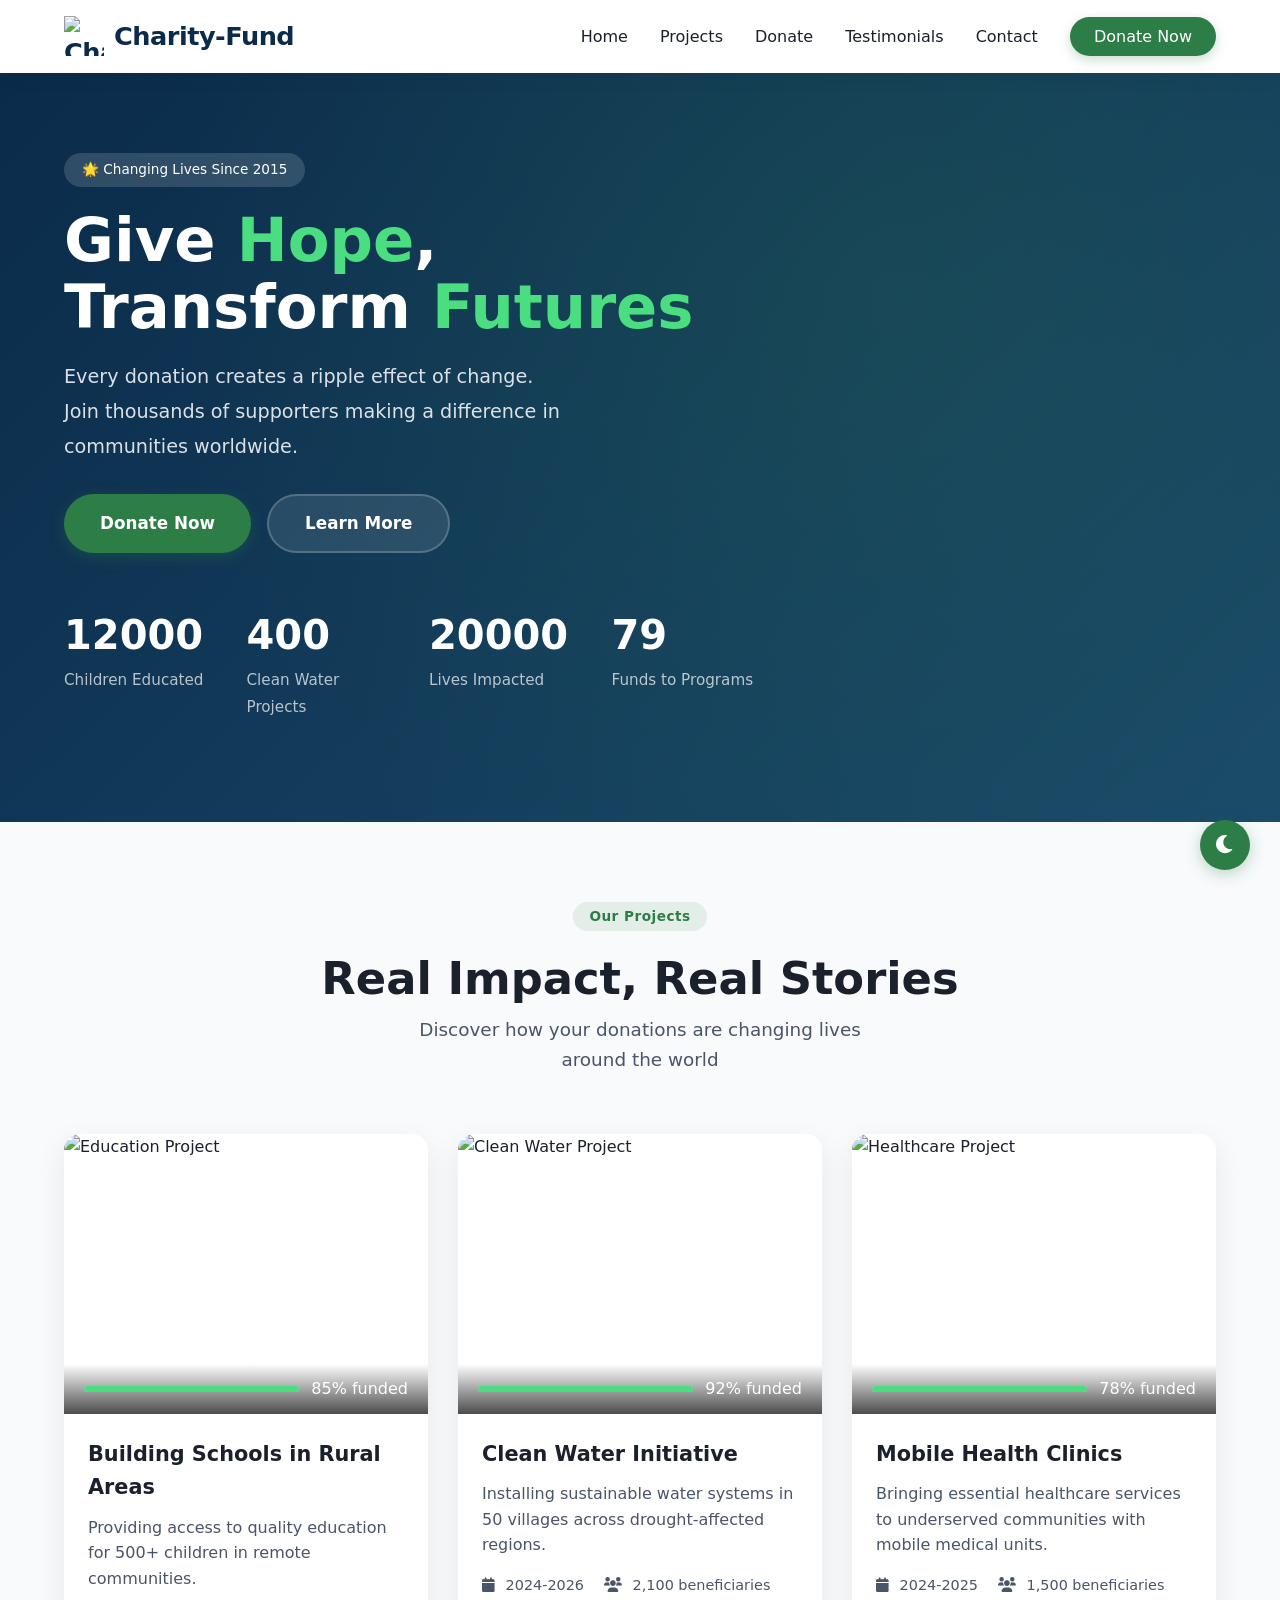
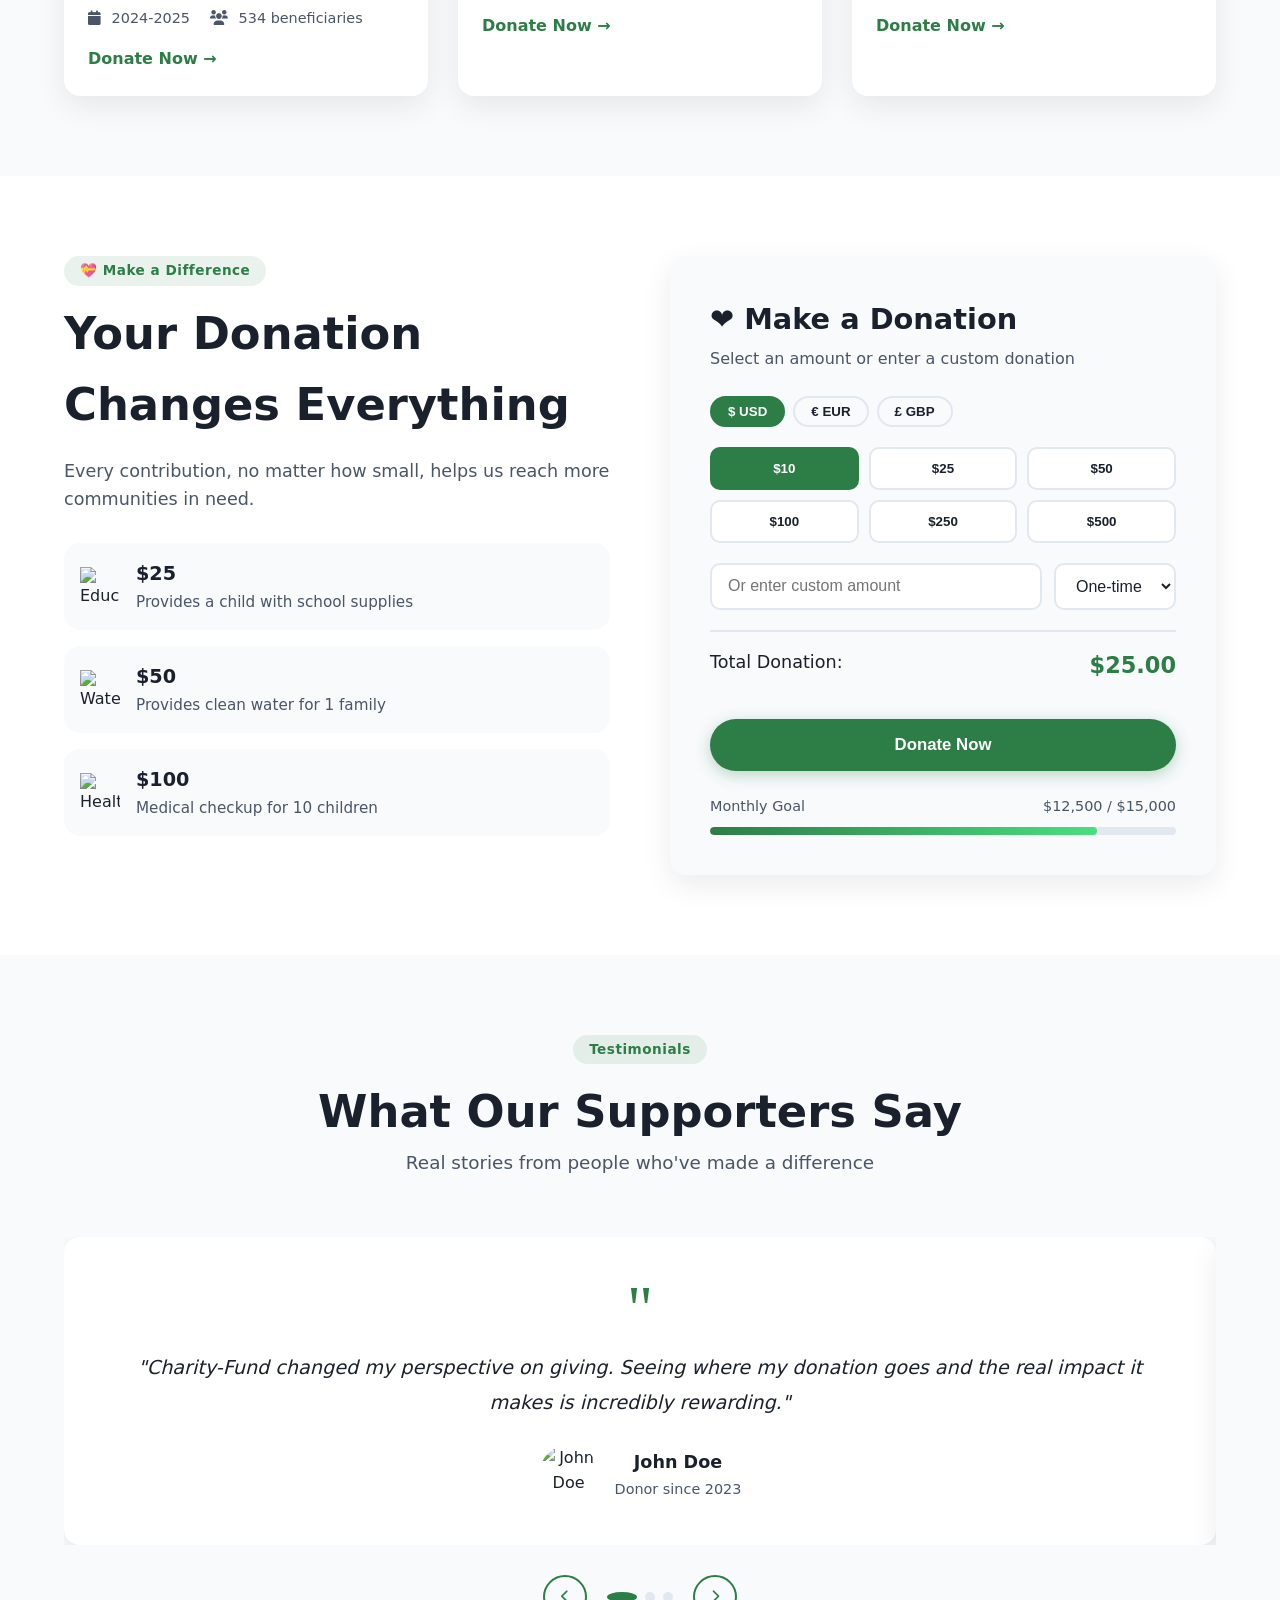
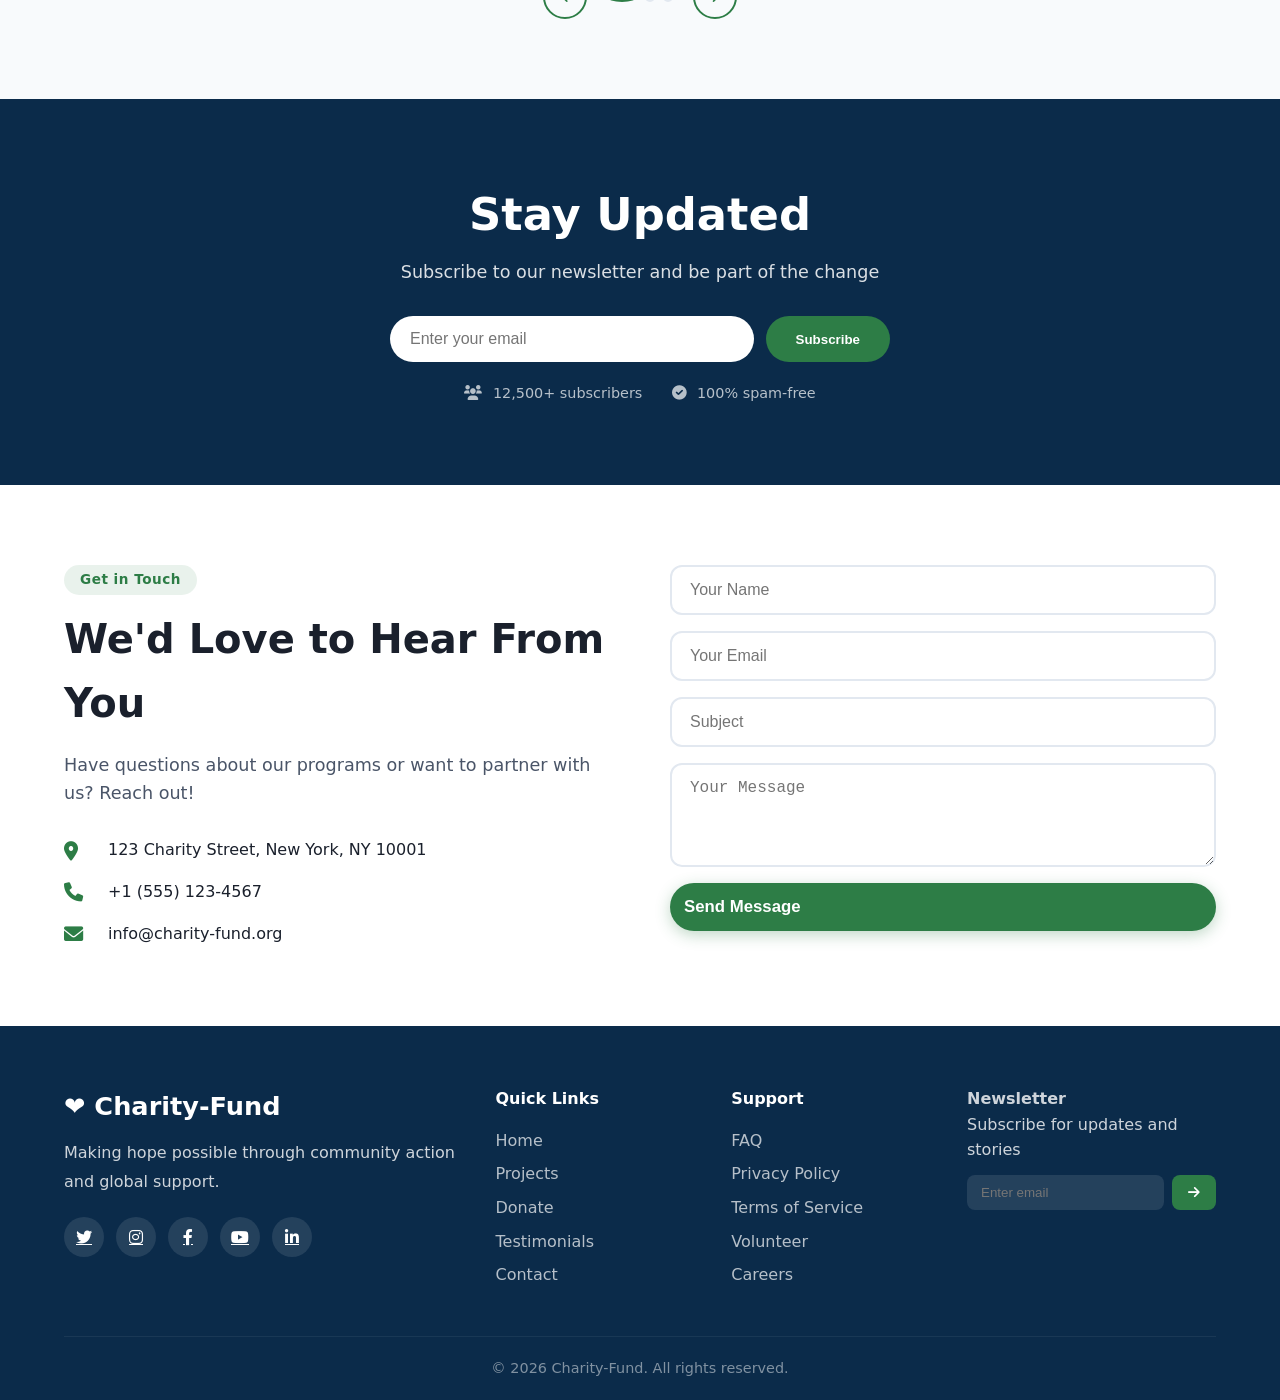
==== index.html @ 200a7902 "🚀 Charity-Fund website with images" ====
<!DOCTYPE html>
<html lang="en">
<head>
    <meta charset="UTF-8" />
    <meta name="viewport" content="width=device-width, initial-scale=1.0" />
    <title>Charity-Fund · Making Hope Possible</title>
    <!-- Font Awesome only for minimal icons (social media, etc.) -->
    <link rel="stylesheet" href="https://cdnjs.cloudflare.com/ajax/libs/font-awesome/6.0.0-beta3/css/all.min.css" />
    <link rel="stylesheet" href="style.css" />
</head>
<body>
    <!-- Theme Toggle -->
    <button id="themeToggle" class="theme-toggle">
        <i class="fas fa-moon"></i>
    </button>

    <!-- Navigation -->
    <nav class="navbar">
        <div class="container nav-flex">
            <div class="logo">
                <img src="https://img.icons8.com/fluency/48/charity.png" alt="Charity-Fund Logo" style="width: 40px; vertical-align: middle; margin-right: 10px;" />
                Charity-Fund
            </div>
            <ul class="nav-links">
                <li><a href="#home">Home</a></li>
                <li><a href="#projects">Projects</a></li>
                <li><a href="#donate">Donate</a></li>
                <li><a href="#testimonials">Testimonials</a></li>
                <li><a href="#contact">Contact</a></li>
                <li><a href="#donate" class="btn-donate-nav">Donate Now</a></li>
            </ul>
            <div class="hamburger" id="hamburger">
                <span></span>
                <span></span>
                <span></span>
            </div>
        </div>
    </nav>

    <!-- Hero Section -->
    <section class="hero" id="home">
        <div class="hero-overlay"></div>
        <div class="container hero-content">
            <div class="hero-text animate-fade-up">
                <span class="badge">🌟 Changing Lives Since 2015</span>
                <h1>Give <span class="highlight">Hope</span>,<br />Transform <span class="highlight">Futures</span></h1>
                <p>Every donation creates a ripple effect of change. Join thousands of supporters making a difference in communities worldwide.</p>
                <div class="hero-buttons">
                    <a href="#donate" class="btn-primary">
                        Donate Now
                    </a>
                    <a href="#projects" class="btn-secondary">
                        Learn More
                    </a>
                </div>
                <div class="hero-stats">
                    <div class="stat-item">
                        <h3 class="counter" data-target="15000">0</h3>
                        <p>Children Educated</p>
                    </div>
                    <div class="stat-item">
                        <h3 class="counter" data-target="500">0</h3>
                        <p>Clean Water Projects</p>
                    </div>
                    <div class="stat-item">
                        <h3 class="counter" data-target="25000">0</h3>
                        <p>Lives Impacted</p>
                    </div>
                    <div class="stat-item">
                        <h3 class="counter" data-target="98">0<small>%</small></h3>
                        <p>Funds to Programs</p>
                    </div>
                </div>
            </div>
        </div>
    </section>

    <!-- Projects Section -->
    <section class="projects" id="projects">
        <div class="container">
            <div class="section-header">
                <span class="section-tag">Our Projects</span>
                <h2>Real Impact, Real Stories</h2>
                <p>Discover how your donations are changing lives around the world</p>
            </div>
            <div class="project-grid">
                <div class="project-card">
                    <div class="project-image">
                        <img src="https://images.unsplash.com/photo-1503676260728-1c00da094a0b?w=600&h=350&fit=crop" alt="Education Project" />
                        <div class="project-progress">
                            <div class="progress-bar" style="width: 85%"></div>
                            <span>85% funded</span>
                        </div>
                    </div>
                    <div class="project-info">
                        <h3>Building Schools in Rural Areas</h3>
                        <p>Providing access to quality education for 500+ children in remote communities.</p>
                        <div class="project-meta">
                            <span><i class="fas fa-calendar"></i> 2024-2025</span>
                            <span><i class="fas fa-users"></i> 534 beneficiaries</span>
                        </div>
                        <a href="#donate" class="btn-donate-small">Donate Now →</a>
                    </div>
                </div>

                <div class="project-card">
                    <div class="project-image">
                        <img src="https://images.unsplash.com/photo-1548839140-29a749e1cf4d?w=600&h=350&fit=crop" alt="Clean Water Project" />
                        <div class="project-progress">
                            <div class="progress-bar" style="width: 92%"></div>
                            <span>92% funded</span>
                        </div>
                    </div>
                    <div class="project-info">
                        <h3>Clean Water Initiative</h3>
                        <p>Installing sustainable water systems in 50 villages across drought-affected regions.</p>
                        <div class="project-meta">
                            <span><i class="fas fa-calendar"></i> 2024-2026</span>
                            <span><i class="fas fa-users"></i> 2,100 beneficiaries</span>
                        </div>
                        <a href="#donate" class="btn-donate-small">Donate Now →</a>
                    </div>
                </div>

                <div class="project-card">
                    <div class="project-image">
                        <img src="https://images.unsplash.com/photo-1532938911079-1b06ac7ceec7?w=600&h=350&fit=crop" alt="Healthcare Project" />
                        <div class="project-progress">
                            <div class="progress-bar" style="width: 78%"></div>
                            <span>78% funded</span>
                        </div>
                    </div>
                    <div class="project-info">
                        <h3>Mobile Health Clinics</h3>
                        <p>Bringing essential healthcare services to underserved communities with mobile medical units.</p>
                        <div class="project-meta">
                            <span><i class="fas fa-calendar"></i> 2024-2025</span>
                            <span><i class="fas fa-users"></i> 1,500 beneficiaries</span>
                        </div>
                        <a href="#donate" class="btn-donate-small">Donate Now →</a>
                    </div>
                </div>
            </div>
        </div>
    </section>

    <!-- Donate Section -->
    <section class="donate-section" id="donate">
        <div class="container">
            <div class="donate-wrapper">
                <div class="donate-info animate-fade-up">
                    <span class="section-tag" style="color: #2d7d46; background: rgba(45,125,70,0.1);">💝 Make a Difference</span>
                    <h2>Your Donation <br/>Changes Everything</h2>
                    <p>Every contribution, no matter how small, helps us reach more communities in need.</p>
                    
                    <div class="impact-stats">
                        <div class="impact-item">
                            <img src="https://img.icons8.com/fluency/48/school.png" alt="Education" style="width: 40px;" />
                            <div>
                                <h4>$25</h4>
                                <p>Provides a child with school supplies</p>
                            </div>
                        </div>
                        <div class="impact-item">
                            <img src="https://img.icons8.com/fluency/48/water.png" alt="Water" style="width: 40px;" />
                            <div>
                                <h4>$50</h4>
                                <p>Provides clean water for 1 family</p>
                            </div>
                        </div>
                        <div class="impact-item">
                            <img src="https://img.icons8.com/fluency/48/medical-doctor.png" alt="Health" style="width: 40px;" />
                            <div>
                                <h4>$100</h4>
                                <p>Medical checkup for 10 children</p>
                            </div>
                        </div>
                    </div>
                </div>

                <div class="donate-box animate-fade-up">
                    <div class="donation-header">
                        <h3>❤️ Make a Donation</h3>
                        <p>Select an amount or enter a custom donation</p>
                    </div>

                    <div class="currency-selector">
                        <button class="currency-btn active" data-currency="USD">$ USD</button>
                        <button class="currency-btn" data-currency="EUR">€ EUR</button>
                        <button class="currency-btn" data-currency="GBP">£ GBP</button>
                    </div>

                    <div class="amount-grid">
                        <button class="amount-btn active" data-amount="10">$10</button>
                        <button class="amount-btn" data-amount="25">$25</button>
                        <button class="amount-btn" data-amount="50">$50</button>
                        <button class="amount-btn" data-amount="100">$100</button>
                        <button class="amount-btn" data-amount="250">$250</button>
                        <button class="amount-btn" data-amount="500">$500</button>
                    </div>

                    <div class="custom-donate">
                        <input type="number" id="customAmount" placeholder="Or enter custom amount" min="1" />
                        <select id="donationFrequency">
                            <option value="one-time">One-time</option>
                            <option value="monthly">Monthly</option>
                            <option value="yearly">Yearly</option>
                        </select>
                    </div>

                    <div class="donation-total">
                        <span>Total Donation:</span>
                        <strong id="totalDisplay">$25.00</strong>
                    </div>

                    <button id="donateNowBtn" class="btn-primary btn-full">
                        Donate Now
                    </button>

                    <div id="donateMessage" class="donate-message">
                        <p>✅ Thank you! Your donation of <span id="donationDisplay">$25.00</span> is making a real difference.</p>
                        <small>💚 100% of your donation goes to our programs</small>
                    </div>

                    <div class="donation-goal">
                        <div class="goal-label">
                            <span>Monthly Goal</span>
                            <span>$12,500 / $15,000</span>
                        </div>
                        <div class="goal-progress">
                            <div class="goal-fill" style="width: 83%"></div>
                        </div>
                    </div>
                </div>
            </div>
        </div>
    </section>

    <!-- Testimonials Section -->
    <section class="testimonials" id="testimonials">
        <div class="container">
            <div class="section-header">
                <span class="section-tag">Testimonials</span>
                <h2>What Our Supporters Say</h2>
                <p>Real stories from people who've made a difference</p>
            </div>
            <div class="testimonial-slider" id="testimonialSlider">
                <div class="testimonial-track" id="testimonialTrack">
                    <div class="testimonial-card">
                        <div class="quote-icon">"</div>
                        <p>"Charity-Fund changed my perspective on giving. Seeing where my donation goes and the real impact it makes is incredibly rewarding."</p>
                        <div class="testimonial-author">
                            <img src="https://images.unsplash.com/photo-1507003211169-0a1dd7228f2d?w=100&h=100&fit=crop&crop=face" alt="John Doe" style="width: 60px; height: 60px; border-radius: 50%; object-fit: cover;" />
                            <div>
                                <h4>John Doe</h4>
                                <span>Donor since 2023</span>
                            </div>
                        </div>
                    </div>

                    <div class="testimonial-card">
                        <div class="quote-icon">"</div>
                        <p>"The transparency and efficiency of this organization is amazing. I know my monthly donation is actually reaching those who need it most."</p>
                        <div class="testimonial-author">
                            <img src="https://images.unsplash.com/photo-1494790108377-be9c29b29330?w=100&h=100&fit=crop&crop=face" alt="Sarah Mitchell" style="width: 60px; height: 60px; border-radius: 50%; object-fit: cover;" />
                            <div>
                                <h4>Sarah Mitchell</h4>
                                <span>Monthly Donor</span>
                            </div>
                        </div>
                    </div>

                    <div class="testimonial-card">
                        <div class="quote-icon">"</div>
                        <p>"Being able to see the progress of projects through updates and photos makes me feel truly connected to the cause. Highly recommend!"</p>
                        <div class="testimonial-author">
                            <img src="https://images.unsplash.com/photo-1500648767791-00dcc994a43e?w=100&h=100&fit=crop&crop=face" alt="Robert Kim" style="width: 60px; height: 60px; border-radius: 50%; object-fit: cover;" />
                            <div>
                                <h4>Robert Kim</h4>
                                <span>Corporate Partner</span>
                            </div>
                        </div>
                    </div>
                </div>
            </div>
            <div class="slider-controls">
                <button class="slider-btn" id="prevSlide"><i class="fas fa-chevron-left"></i></button>
                <div class="slider-dots" id="sliderDots">
                    <span class="dot active"></span>
                    <span class="dot"></span>
                    <span class="dot"></span>
                </div>
                <button class="slider-btn" id="nextSlide"><i class="fas fa-chevron-right"></i></button>
            </div>
        </div>
    </section>

    <!-- Newsletter Section -->
    <section class="newsletter">
        <div class="container">
            <div class="newsletter-wrapper">
                <div class="newsletter-content">
                    <h2>Stay Updated</h2>
                    <p>Subscribe to our newsletter and be part of the change</p>
                    <form id="newsletterForm" class="newsletter-form">
                        <input type="email" id="newsletterEmail" placeholder="Enter your email" required />
                        <button type="submit">Subscribe</button>
                    </form>
                    <div id="newsletterMessage" class="newsletter-message"></div>
                    <div class="newsletter-stats">
                        <span><i class="fas fa-users"></i> 12,500+ subscribers</span>
                        <span><i class="fas fa-check-circle"></i> 100% spam-free</span>
                    </div>
                </div>
            </div>
        </div>
    </section>

    <!-- Contact Section -->
    <section class="contact" id="contact">
        <div class="container">
            <div class="contact-wrapper">
                <div class="contact-info">
                    <span class="section-tag">Get in Touch</span>
                    <h2>We'd Love to Hear From You</h2>
                    <p>Have questions about our programs or want to partner with us? Reach out!</p>
                    <div class="contact-details">
                        <div><i class="fas fa-map-marker-alt"></i> 123 Charity Street, New York, NY 10001</div>
                        <div><i class="fas fa-phone"></i> +1 (555) 123-4567</div>
                        <div><i class="fas fa-envelope"></i> info@charity-fund.org</div>
                    </div>
                </div>
                <form id="contactForm" class="contact-form">
                    <input type="text" placeholder="Your Name" required />
                    <input type="email" placeholder="Your Email" required />
                    <input type="text" placeholder="Subject" />
                    <textarea placeholder="Your Message" rows="4" required></textarea>
                    <button type="submit" class="btn-primary">Send Message</button>
                </form>
            </div>
        </div>
    </section>

    <!-- Footer -->
    <footer>
        <div class="container">
            <div class="footer-grid">
                <div class="footer-brand">
                    <h3>❤️ Charity-Fund</h3>
                    <p>Making hope possible through community action and global support.</p>
                    <div class="social-links">
                        <a href="#"><i class="fab fa-twitter"></i></a>
                        <a href="#"><i class="fab fa-instagram"></i></a>
                        <a href="#"><i class="fab fa-facebook-f"></i></a>
                        <a href="#"><i class="fab fa-youtube"></i></a>
                        <a href="#"><i class="fab fa-linkedin-in"></i></a>
                    </div>
                </div>
                <div class="footer-links">
                    <h4>Quick Links</h4>
                    <ul>
                        <li><a href="#home">Home</a></li>
                        <li><a href="#projects">Projects</a></li>
                        <li><a href="#donate">Donate</a></li>
                        <li><a href="#testimonials">Testimonials</a></li>
                        <li><a href="#contact">Contact</a></li>
                    </ul>
                </div>
                <div class="footer-links">
                    <h4>Support</h4>
                    <ul>
                        <li><a href="#">FAQ</a></li>
                        <li><a href="#">Privacy Policy</a></li>
                        <li><a href="#">Terms of Service</a></li>
                        <li><a href="#">Volunteer</a></li>
                        <li><a href="#">Careers</a></li>
                    </ul>
                </div>
                <div class="footer-newsletter">
                    <h4>Newsletter</h4>
                    <p>Subscribe for updates and stories</p>
                    <form>
                        <input type="email" placeholder="Enter email" />
                        <button type="submit"><i class="fas fa-arrow-right"></i></button>
                    </form>
                </div>
            </div>
            <div class="footer-bottom">
                <p>© 2026 Charity-Fund. All rights reserved.</p>
            </div>
        </div>
    </footer>

    <script src="script.js"></script>
</body>
</html>
---- style.css ----
/* ===== CSS VARIABLES ===== */
:root {
    --primary: #2d7d46;
    --primary-dark: #236835;
    --primary-light: #e8f5e9;
    --secondary: #0b2b4a;
    --white: #ffffff;
    --light-gray: #f8fafc;
    --medium-gray: #e2e8f0;
    --text-dark: #1a202c;
    --text-light: #4a5568;
    --shadow: 0 10px 30px rgba(0, 0, 0, 0.08);
    --shadow-hover: 0 20px 40px rgba(0, 0, 0, 0.12);
    --radius: 16px;
    --transition: all 0.3s cubic-bezier(0.4, 0, 0.2, 1);
}

.dark-mode {
    --white: #1a202c;
    --light-gray: #2d3748;
    --medium-gray: #4a5568;
    --text-dark: #f7fafc;
    --text-light: #e2e8f0;
    --shadow: 0 10px 30px rgba(0, 0, 0, 0.3);
    --shadow-hover: 0 20px 40px rgba(0, 0, 0, 0.4);
    --primary-light: #2d3748;
}

/* ===== RESET ===== */
* {
    margin: 0;
    padding: 0;
    box-sizing: border-box;
}

html {
    scroll-behavior: smooth;
}

body {
    font-family: 'Segoe UI', system-ui, -apple-system, sans-serif;
    background: var(--white);
    color: var(--text-dark);
    line-height: 1.6;
    transition: var(--transition);
    overflow-x: hidden;
}

.container {
    max-width: 1200px;
    margin: 0 auto;
    padding: 0 24px;
}

/* ===== THEME TOGGLE ===== */
.theme-toggle {
    position: fixed;
    bottom: 30px;
    right: 30px;
    z-index: 1000;
    width: 50px;
    height: 50px;
    border-radius: 50%;
    border: none;
    background: var(--primary);
    color: white;
    font-size: 1.3rem;
    cursor: pointer;
    box-shadow: 0 4px 15px rgba(45, 125, 70, 0.3);
    transition: var(--transition);
}

.theme-toggle:hover {
    transform: scale(1.1);
    box-shadow: 0 6px 25px rgba(45, 125, 70, 0.4);
}

/* ===== NAVIGATION ===== */
.navbar {
    background: var(--white);
    box-shadow: 0 2px 20px rgba(0, 0, 0, 0.06);
    padding: 16px 0;
    position: sticky;
    top: 0;
    z-index: 100;
    transition: var(--transition);
}

.nav-flex {
    display: flex;
    justify-content: space-between;
    align-items: center;
}

.logo {
    font-size: 1.6rem;
    font-weight: 800;
    color: var(--secondary);
    letter-spacing: -0.5px;
    display: flex;
    align-items: center;
}

.logo img {
    width: 40px;
    height: 40px;
    margin-right: 10px;
}

.nav-links {
    display: flex;
    align-items: center;
    gap: 32px;
    list-style: none;
}

.nav-links a {
    text-decoration: none;
    color: var(--text-dark);
    font-weight: 500;
    transition: var(--transition);
    font-size: 1rem;
}

.nav-links a:hover {
    color: var(--primary);
}

.btn-donate-nav {
    background: var(--primary);
    color: white !important;
    padding: 10px 24px;
    border-radius: 50px;
    font-weight: 600;
    box-shadow: 0 4px 12px rgba(45, 125, 70, 0.25);
}

.btn-donate-nav:hover {
    background: var(--primary-dark) !important;
    transform: translateY(-2px);
    box-shadow: 0 6px 20px rgba(45, 125, 70, 0.35);
}

.hamburger {
    display: none;
    flex-direction: column;
    gap: 5px;
    cursor: pointer;
}

.hamburger span {
    width: 28px;
    height: 3px;
    background: var(--text-dark);
    border-radius: 3px;
    transition: var(--transition);
}

/* ===== HERO ===== */
.hero {
    background: linear-gradient(135deg, #0b2b4a 0%, #1a4a6a 100%);
    position: relative;
    padding: 80px 0 100px;
    overflow: hidden;
}

.hero-overlay {
    position: absolute;
    top: 0;
    left: 0;
    right: 0;
    bottom: 0;
    background: radial-gradient(circle at 70% 30%, rgba(45, 125, 70, 0.2) 0%, transparent 70%);
}

.hero-content {
    position: relative;
    z-index: 1;
}

.hero-text {
    max-width: 700px;
}

.badge {
    display: inline-block;
    background: rgba(255, 255, 255, 0.15);
    color: white;
    padding: 6px 18px;
    border-radius: 50px;
    font-size: 0.85rem;
    font-weight: 500;
    backdrop-filter: blur(10px);
    margin-bottom: 20px;
}

.hero-text h1 {
    font-size: 3.8rem;
    font-weight: 800;
    color: white;
    line-height: 1.1;
    margin-bottom: 20px;
}

.hero-text h1 .highlight {
    color: #4ade80;
    position: relative;
}

.hero-text p {
    font-size: 1.2rem;
    color: rgba(255, 255, 255, 0.85);
    margin-bottom: 30px;
    max-width: 500px;
    line-height: 1.8;
}

.hero-buttons {
    display: flex;
    gap: 16px;
    flex-wrap: wrap;
    margin-bottom: 50px;
}

.btn-primary {
    display: inline-flex;
    align-items: center;
    gap: 10px;
    background: var(--primary);
    color: white;
    padding: 14px 36px;
    border-radius: 50px;
    text-decoration: none;
    font-weight: 600;
    font-size: 1.05rem;
    border: none;
    cursor: pointer;
    transition: var(--transition);
    box-shadow: 0 4px 15px rgba(45, 125, 70, 0.3);
}

.btn-primary:hover {
    background: var(--primary-dark);
    transform: translateY(-3px);
    box-shadow: 0 8px 30px rgba(45, 125, 70, 0.4);
}

.btn-secondary {
    display: inline-flex;
    align-items: center;
    gap: 10px;
    background: rgba(255, 255, 255, 0.1);
    color: white;
    padding: 14px 36px;
    border-radius: 50px;
    text-decoration: none;
    font-weight: 600;
    font-size: 1.05rem;
    border: 2px solid rgba(255, 255, 255, 0.2);
    transition: var(--transition);
}

.btn-secondary:hover {
    background: rgba(255, 255, 255, 0.2);
    transform: translateY(-3px);
}

.hero-stats {
    display: grid;
    grid-template-columns: repeat(4, 1fr);
    gap: 30px;
}

.stat-item h3 {
    font-size: 2.5rem;
    font-weight: 800;
    color: white;
}

.stat-item h3 small {
    font-size: 1.5rem;
}

.stat-item p {
    color: rgba(255, 255, 255, 0.7);
    font-size: 0.95rem;
    margin: 0;
}

/* ===== PROJECTS ===== */
.projects {
    padding: 80px 0;
    background: var(--light-gray);
}

.section-header {
    text-align: center;
    margin-bottom: 60px;
}

.section-tag {
    display: inline-block;
    background: rgba(45, 125, 70, 0.1);
    color: var(--primary);
    padding: 4px 16px;
    border-radius: 50px;
    font-weight: 600;
    font-size: 0.85rem;
    letter-spacing: 0.5px;
    margin-bottom: 12px;
}

.section-header h2 {
    font-size: 2.8rem;
    font-weight: 700;
    color: var(--text-dark);
}

.section-header p {
    color: var(--text-light);
    font-size: 1.15rem;
    max-width: 500px;
    margin: 0 auto;
}

.project-grid {
    display: grid;
    grid-template-columns: repeat(auto-fit, minmax(320px, 1fr));
    gap: 30px;
}

.project-card {
    background: var(--white);
    border-radius: var(--radius);
    overflow: hidden;
    box-shadow: var(--shadow);
    transition: var(--transition);
}

.project-card:hover {
    transform: translateY(-8px);
    box-shadow: var(--shadow-hover);
}

.project-image {
    position: relative;
    overflow: hidden;
}

.project-image img {
    width: 100%;
    height: 280px;
    object-fit: cover;
    display: block;
}

.project-progress {
    position: absolute;
    bottom: 0;
    left: 0;
    right: 0;
    padding: 12px 20px;
    background: linear-gradient(transparent, rgba(0, 0, 0, 0.7));
    color: white;
    display: flex;
    align-items: center;
    gap: 12px;
}

.progress-bar {
    flex: 1;
    height: 6px;
    background: rgba(255, 255, 255, 0.3);
    border-radius: 3px;
    overflow: hidden;
}

.progress-bar::after {
    content: '';
    display: block;
    height: 100%;
    background: #4ade80;
    border-radius: 3px;
    animation: progressFill 1.5s ease-out;
}

@keyframes progressFill {
    from { width: 0; }
    to { width: 100%; }
}

.project-info {
    padding: 24px;
}

.project-info h3 {
    font-size: 1.3rem;
    margin-bottom: 10px;
    color: var(--text-dark);
}

.project-info p {
    color: var(--text-light);
    margin-bottom: 16px;
}

.project-meta {
    display: flex;
    gap: 20px;
    font-size: 0.9rem;
    color: var(--text-light);
    margin-bottom: 16px;
}

.project-meta i {
    margin-right: 6px;
}

.btn-donate-small {
    display: inline-block;
    color: var(--primary);
    font-weight: 600;
    text-decoration: none;
    transition: var(--transition);
}

.btn-donate-small:hover {
    color: var(--primary-dark);
    transform: translateX(5px);
}

/* ===== DONATE SECTION ===== */
.donate-section {
    padding: 80px 0;
    background: var(--white);
}

.donate-wrapper {
    display: grid;
    grid-template-columns: 1fr 1fr;
    gap: 60px;
    align-items: start;
}

.donate-info h2 {
    font-size: 2.8rem;
    font-weight: 700;
    color: var(--text-dark);
    margin-bottom: 16px;
}

.donate-info p {
    color: var(--text-light);
    font-size: 1.1rem;
    margin-bottom: 30px;
}

.impact-stats {
    display: flex;
    flex-direction: column;
    gap: 16px;
}

.impact-item {
    display: flex;
    align-items: center;
    gap: 16px;
    padding: 16px;
    background: var(--light-gray);
    border-radius: var(--radius);
}

.impact-item img {
    width: 40px;
    height: 40px;
    object-fit: contain;
}

.impact-item h4 {
    color: var(--text-dark);
    font-size: 1.2rem;
}

.impact-item p {
    margin: 0;
    font-size: 0.95rem;
}

.donate-box {
    background: var(--light-gray);
    padding: 40px;
    border-radius: var(--radius);
    box-shadow: var(--shadow);
}

.donation-header h3 {
    font-size: 1.8rem;
    color: var(--text-dark);
    margin-bottom: 4px;
}

.donation-header p {
    color: var(--text-light);
    margin-bottom: 24px;
}

.currency-selector {
    display: flex;
    gap: 8px;
    margin-bottom: 20px;
}

.currency-btn {
    padding: 6px 16px;
    border: 2px solid var(--medium-gray);
    border-radius: 50px;
    background: transparent;
    color: var(--text-dark);
    cursor: pointer;
    font-weight: 600;
    transition: var(--transition);
}

.currency-btn.active,
.currency-btn:hover {
    background: var(--primary);
    color: white;
    border-color: var(--primary);
}

.amount-grid {
    display: grid;
    grid-template-columns: repeat(3, 1fr);
    gap: 10px;
    margin-bottom: 20px;
}

.amount-btn {
    padding: 12px;
    border: 2px solid var(--medium-gray);
    border-radius: 10px;
    background: var(--white);
    color: var(--text-dark);
    cursor: pointer;
    font-weight: 600;
    transition: var(--transition);
}

.amount-btn.active,
.amount-btn:hover {
    background: var(--primary);
    color: white;
    border-color: var(--primary);
}

.custom-donate {
    display: flex;
    gap: 12px;
    margin-bottom: 20px;
}

.custom-donate input,
.custom-donate select {
    padding: 12px 16px;
    border: 2px solid var(--medium-gray);
    border-radius: 10px;
    font-size: 1rem;
    background: var(--white);
    color: var(--text-dark);
    transition: var(--transition);
}

.custom-donate input:focus,
.custom-donate select:focus {
    border-color: var(--primary);
    outline: none;
}

.custom-donate input {
    flex: 1;
}

.donation-total {
    display: flex;
    justify-content: space-between;
    padding: 16px 0;
    border-top: 2px solid var(--medium-gray);
    margin-bottom: 20px;
    font-size: 1.1rem;
}

.donation-total strong {
    font-size: 1.4rem;
    color: var(--primary);
}

.btn-full {
    width: 100%;
    justify-content: center;
    padding: 16px;
}

.donate-message {
    display: none;
    margin-top: 20px;
    padding: 20px;
    background: var(--primary-light);
    border-radius: var(--radius);
    border-left: 4px solid var(--primary);
}

.donate-message.show {
    display: block;
}

.donate-message p {
    margin: 0;
    color: var(--text-dark);
}

.donate-message small {
    display: block;
    margin-top: 4px;
    color: var(--text-light);
}

.donation-goal {
    margin-top: 24px;
}

.goal-label {
    display: flex;
    justify-content: space-between;
    font-size: 0.9rem;
    color: var(--text-light);
    margin-bottom: 8px;
}

.goal-progress {
    height: 8px;
    background: var(--medium-gray);
    border-radius: 4px;
    overflow: hidden;
}

.goal-fill {
    height: 100%;
    background: linear-gradient(90deg, var(--primary), #4ade80);
    border-radius: 4px;
    transition: width 1s ease-out;
}

/* ===== TESTIMONIALS ===== */
.testimonials {
    padding: 80px 0;
    background: var(--light-gray);
}

.testimonial-slider {
    overflow: hidden;
    position: relative;
}

.testimonial-track {
    display: flex;
    transition: transform 0.5s ease;
}

.testimonial-card {
    flex: 0 0 100%;
    padding: 40px 60px;
    background: var(--white);
    border-radius: var(--radius);
    box-shadow: var(--shadow);
    text-align: center;
}

.quote-icon {
    font-size: 4rem;
    color: var(--primary);
    font-family: Georgia, serif;
    line-height: 1;
    margin-bottom: 10px;
}

.testimonial-card p {
    font-size: 1.2rem;
    color: var(--text-dark);
    line-height: 1.8;
    margin-bottom: 24px;
    font-style: italic;
}

.testimonial-author {
    display: flex;
    align-items: center;
    justify-content: center;
    gap: 16px;
}

.testimonial-author img {
    width: 60px;
    height: 60px;
    border-radius: 50%;
    object-fit: cover;
}

.testimonial-author h4 {
    color: var(--text-dark);
    font-size: 1.1rem;
}

.testimonial-author span {
    color: var(--text-light);
    font-size: 0.9rem;
}

.slider-controls {
    display: flex;
    align-items: center;
    justify-content: center;
    gap: 20px;
    margin-top: 30px;
}

.slider-btn {
    width: 44px;
    height: 44px;
    border-radius: 50%;
    border: 2px solid var(--primary);
    background: transparent;
    color: var(--primary);
    cursor: pointer;
    transition: var(--transition);
}

.slider-btn:hover {
    background: var(--primary);
    color: white;
}

.slider-dots {
    display: flex;
    gap: 8px;
}

.dot {
    width: 10px;
    height: 10px;
    border-radius: 50%;
    background: var(--medium-gray);
    cursor: pointer;
    transition: var(--transition);
}

.dot.active {
    background: var(--primary);
    width: 30px;
}

/* ===== NEWSLETTER ===== */
.newsletter {
    padding: 80px 0;
    background: var(--secondary);
}

.newsletter-wrapper {
    text-align: center;
    color: white;
}

.newsletter-content h2 {
    font-size: 2.8rem;
    margin-bottom: 8px;
}

.newsletter-content p {
    font-size: 1.1rem;
    opacity: 0.85;
    margin-bottom: 30px;
}

.newsletter-form {
    display: flex;
    max-width: 500px;
    margin: 0 auto 20px;
    gap: 12px;
}

.newsletter-form input {
    flex: 1;
    padding: 14px 20px;
    border: none;
    border-radius: 50px;
    font-size: 1rem;
    outline: none;
}

.newsletter-form button {
    padding: 14px 30px;
    border: none;
    border-radius: 50px;
    background: var(--primary);
    color: white;
    font-weight: 600;
    cursor: pointer;
    transition: var(--transition);
}

.newsletter-form button:hover {
    background: var(--primary-dark);
}

.newsletter-message {
    margin-top: 12px;
    font-size: 0.95rem;
}

.newsletter-stats {
    display: flex;
    justify-content: center;
    gap: 30px;
    font-size: 0.9rem;
    opacity: 0.7;
}

.newsletter-stats i {
    margin-right: 6px;
}

/* ===== CONTACT ===== */
.contact {
    padding: 80px 0;
    background: var(--white);
}

.contact-wrapper {
    display: grid;
    grid-template-columns: 1fr 1fr;
    gap: 60px;
}

.contact-info h2 {
    font-size: 2.5rem;
    color: var(--text-dark);
    margin-bottom: 16px;
}

.contact-info p {
    color: var(--text-light);
    font-size: 1.1rem;
    margin-bottom: 30px;
}

.contact-details {
    display: flex;
    flex-direction: column;
    gap: 16px;
}

.contact-details div {
    display: flex;
    align-items: center;
    gap: 14px;
    color: var(--text-dark);
}

.contact-details i {
    color: var(--primary);
    font-size: 1.2rem;
    width: 30px;
}

.contact-form {
    display: flex;
    flex-direction: column;
    gap: 16px;
}

.contact-form input,
.contact-form textarea {
    padding: 14px 18px;
    border: 2px solid var(--medium-gray);
    border-radius: 12px;
    font-size: 1rem;
    background: var(--white);
    color: var(--text-dark);
    transition: var(--transition);
}

.contact-form input:focus,
.contact-form textarea:focus {
    border-color: var(--primary);
    outline: none;
}

.contact-form button {
    padding: 14px;
}

/* ===== FOOTER ===== */
footer {
    background: var(--secondary);
    color: rgba(255, 255, 255, 0.8);
    padding: 60px 0 20px;
}

.footer-grid {
    display: grid;
    grid-template-columns: 2fr 1fr 1fr 1fr;
    gap: 40px;
    margin-bottom: 40px;
}

.footer-brand h3 {
    font-size: 1.6rem;
    color: white;
    margin-bottom: 12px;
}

.footer-brand p {
    line-height: 1.8;
    margin-bottom: 20px;
}

.social-links {
    display: flex;
    gap: 12px;
}

.social-links a {
    width: 40px;
    height: 40px;
    border-radius: 50%;
    background: rgba(255, 255, 255, 0.1);
    color: white;
    display: flex;
    align-items: center;
    justify-content: center;
    transition: var(--transition);
}

.social-links a:hover {
    background: var(--primary);
    transform: translateY(-3px);
}

.footer-links h4 {
    color: white;
    margin-bottom: 16px;
}

.footer-links ul {
    list-style: none;
}

.footer-links ul li {
    margin-bottom: 8px;
}

.footer-links ul a {
    color: rgba(255, 255, 255, 0.7);
    text-decoration: none;
    transition: var(--transition);
}

.footer-links ul a:hover {
    color: white;
}

.footer-newsletter form {
    display: flex;
    gap: 8px;
    margin-top: 12px;
}

.footer-newsletter input {
    flex: 1;
    padding: 10px 14px;
    border: none;
    border-radius: 8px;
    background: rgba(255, 255, 255, 0.1);
    color: white;
}

.footer-newsletter button {
    padding: 10px 16px;
    border: none;
    border-radius: 8px;
    background: var(--primary);
    color: white;
    cursor: pointer;
    transition: var(--transition);
}

.footer-newsletter button:hover {
    background: var(--primary-dark);
}

.footer-bottom {
    border-top: 1px solid rgba(255, 255, 255, 0.1);
    padding-top: 20px;
    text-align: center;
    font-size: 0.9rem;
    opacity: 0.6;
}

/* ===== ANIMATIONS ===== */
.animate-fade-up {
    animation: fadeUp 0.8s ease-out;
}

@keyframes fadeUp {
    from {
        opacity: 0;
        transform: translateY(30px);
    }
    to {
        opacity: 1;
        transform: translateY(0);
    }
}

/* ===== RESPONSIVE ===== */
@media (max-width: 968px) {
    .donate-wrapper,
    .contact-wrapper {
        grid-template-columns: 1fr;
    }
    
    .footer-grid {
        grid-template-columns: 1fr 1fr;
    }
    
    .hero-text h1 {
        font-size: 2.8rem;
    }
    
    .hero-stats {
        grid-template-columns: repeat(2, 1fr);
    }
}

@media (max-width: 768px) {
    .nav-links {
        display: none;
        flex-direction: column;
        width: 100%;
        padding: 20px 0;
        gap: 16px;
    }
    
    .nav-links.active {
        display: flex;
    }
    
    .hamburger {
        display: flex;
    }
    
    .hero-text h1 {
        font-size: 2.2rem;
    }
    
    .amount-grid {
        grid-template-columns: repeat(2, 1fr);
    }
    
    .footer-grid {
        grid-template-columns: 1fr;
    }
    
    .testimonial-card {
        padding: 30px 20px;
    }
    
    .newsletter-form {
        flex-direction: column;
    }
}

@media (max-width: 480px) {
    .hero-stats {
        grid-template-columns: 1fr 1fr;
        gap: 16px;
    }
    
    .stat-item h3 {
        font-size: 1.8rem;
    }
    
    .section-header h2 {
        font-size: 2rem;
    }
}
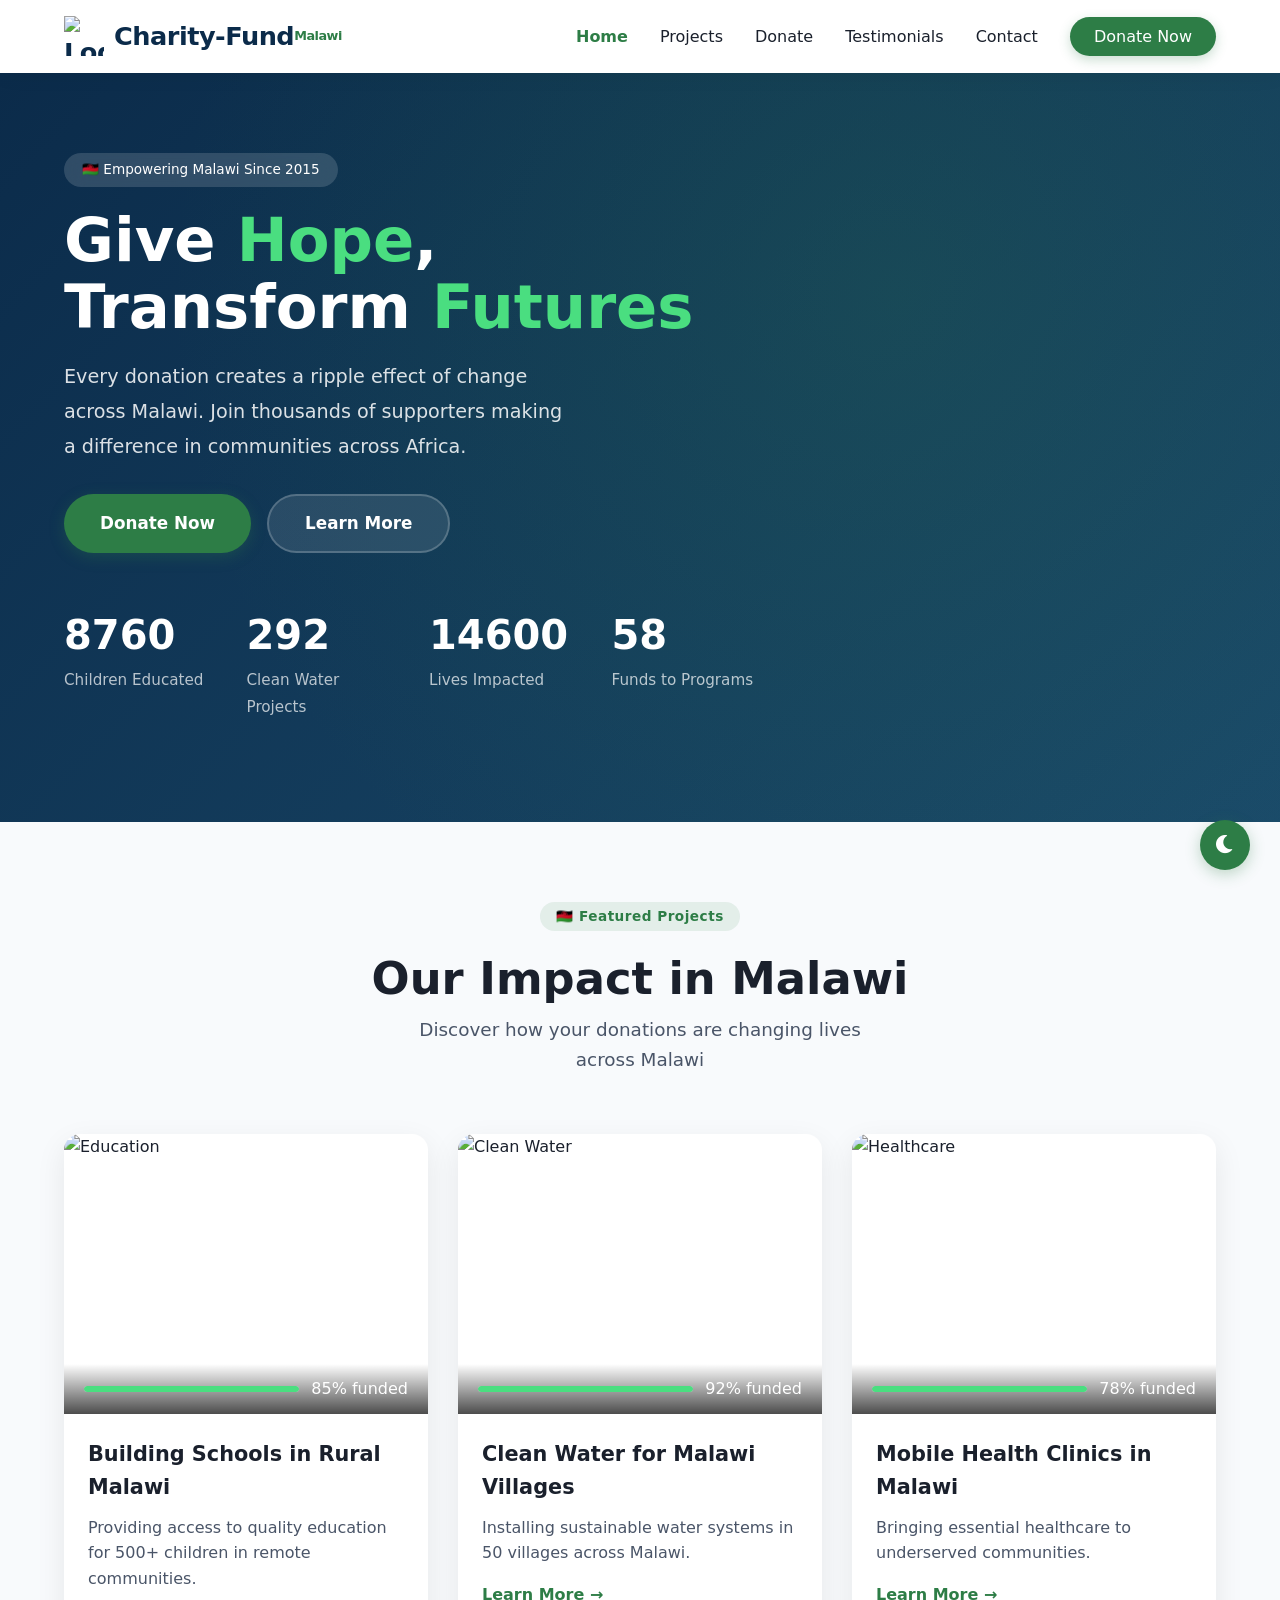
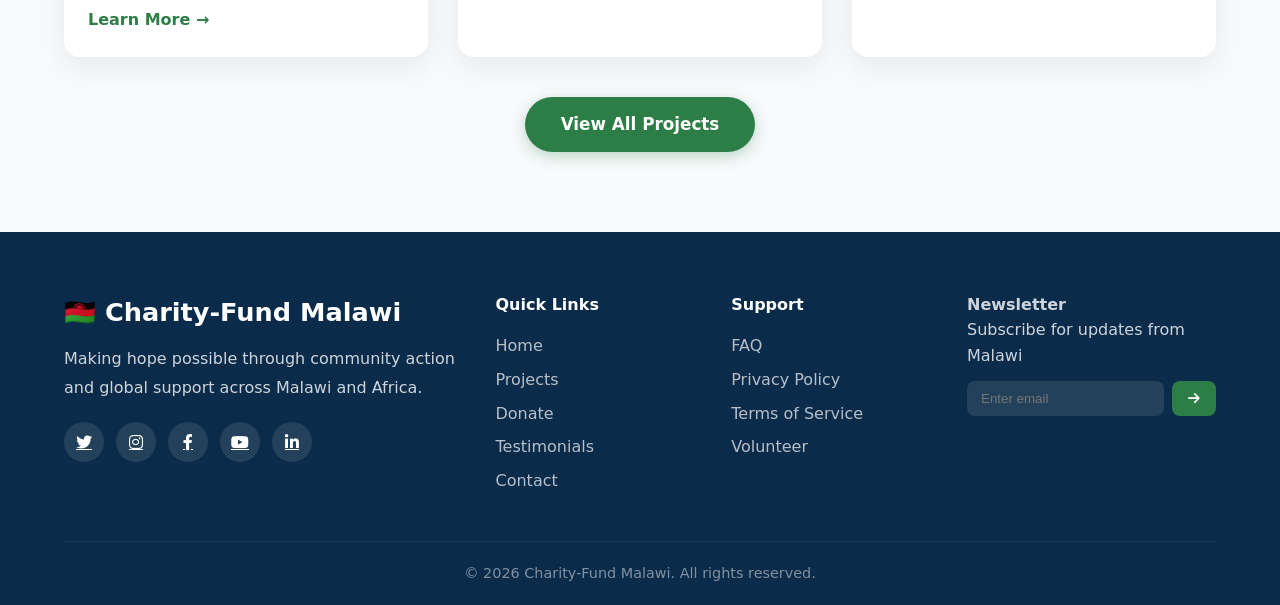
==== commit 0ce82b9f: "🇲🇼 Complete 5-page Charity-Fund Malawi website with AIRTEL Money & TNM Mpamba" ====
--- a/index.html
+++ b/index.html
@@ -3,55 +3,45 @@
 <head>
     <meta charset="UTF-8" />
     <meta name="viewport" content="width=device-width, initial-scale=1.0" />
-    <title>Charity-Fund · Making Hope Possible</title>
-    <!-- Font Awesome only for minimal icons (social media, etc.) -->
+    <title>Charity-Fund Malawi · Home</title>
     <link rel="stylesheet" href="https://cdnjs.cloudflare.com/ajax/libs/font-awesome/6.0.0-beta3/css/all.min.css" />
     <link rel="stylesheet" href="style.css" />
 </head>
 <body>
-    <!-- Theme Toggle -->
     <button id="themeToggle" class="theme-toggle">
         <i class="fas fa-moon"></i>
     </button>
 
-    <!-- Navigation -->
     <nav class="navbar">
         <div class="container nav-flex">
             <div class="logo">
-                <img src="https://img.icons8.com/fluency/48/charity.png" alt="Charity-Fund Logo" style="width: 40px; vertical-align: middle; margin-right: 10px;" />
-                Charity-Fund
+                <img src="https://img.icons8.com/fluency/48/africa.png" alt="Logo" style="width: 40px; vertical-align: middle; margin-right: 10px;" />
+                Charity-Fund <span style="font-size: 0.8rem; color: #2d7d46;">Malawi</span>
             </div>
             <ul class="nav-links">
-                <li><a href="#home">Home</a></li>
-                <li><a href="#projects">Projects</a></li>
-                <li><a href="#donate">Donate</a></li>
-                <li><a href="#testimonials">Testimonials</a></li>
-                <li><a href="#contact">Contact</a></li>
-                <li><a href="#donate" class="btn-donate-nav">Donate Now</a></li>
+                <li><a href="index.html" class="active">Home</a></li>
+                <li><a href="projects.html">Projects</a></li>
+                <li><a href="donate.html">Donate</a></li>
+                <li><a href="testimonials.html">Testimonials</a></li>
+                <li><a href="contact.html">Contact</a></li>
+                <li><a href="donate.html" class="btn-donate-nav">Donate Now</a></li>
             </ul>
             <div class="hamburger" id="hamburger">
-                <span></span>
-                <span></span>
-                <span></span>
+                <span></span><span></span><span></span>
             </div>
         </div>
     </nav>
 
-    <!-- Hero Section -->
-    <section class="hero" id="home">
+    <section class="hero">
         <div class="hero-overlay"></div>
         <div class="container hero-content">
             <div class="hero-text animate-fade-up">
-                <span class="badge">🌟 Changing Lives Since 2015</span>
+                <span class="badge">🇲🇼 Empowering Malawi Since 2015</span>
                 <h1>Give <span class="highlight">Hope</span>,<br />Transform <span class="highlight">Futures</span></h1>
-                <p>Every donation creates a ripple effect of change. Join thousands of supporters making a difference in communities worldwide.</p>
+                <p>Every donation creates a ripple effect of change across Malawi. Join thousands of supporters making a difference in communities across Africa.</p>
                 <div class="hero-buttons">
-                    <a href="#donate" class="btn-primary">
-                        Donate Now
-                    </a>
-                    <a href="#projects" class="btn-secondary">
-                        Learn More
-                    </a>
+                    <a href="donate.html" class="btn-primary">Donate Now</a>
+                    <a href="projects.html" class="btn-secondary">Learn More</a>
                 </div>
                 <div class="hero-stats">
                     <div class="stat-item">
@@ -75,279 +65,69 @@
         </div>
     </section>
 
-    <!-- Projects Section -->
-    <section class="projects" id="projects">
+    <section class="projects">
         <div class="container">
             <div class="section-header">
-                <span class="section-tag">Our Projects</span>
-                <h2>Real Impact, Real Stories</h2>
-                <p>Discover how your donations are changing lives around the world</p>
+                <span class="section-tag">🇲🇼 Featured Projects</span>
+                <h2>Our Impact in Malawi</h2>
+                <p>Discover how your donations are changing lives across Malawi</p>
             </div>
             <div class="project-grid">
                 <div class="project-card">
                     <div class="project-image">
-                        <img src="https://images.unsplash.com/photo-1503676260728-1c00da094a0b?w=600&h=350&fit=crop" alt="Education Project" />
+                        <img src="https://images.unsplash.com/photo-1581091226825-a6a2a5aee158?w=600&h=350&fit=crop" alt="Education" />
                         <div class="project-progress">
                             <div class="progress-bar" style="width: 85%"></div>
                             <span>85% funded</span>
                         </div>
                     </div>
                     <div class="project-info">
-                        <h3>Building Schools in Rural Areas</h3>
+                        <h3>Building Schools in Rural Malawi</h3>
                         <p>Providing access to quality education for 500+ children in remote communities.</p>
-                        <div class="project-meta">
-                            <span><i class="fas fa-calendar"></i> 2024-2025</span>
-                            <span><i class="fas fa-users"></i> 534 beneficiaries</span>
-                        </div>
-                        <a href="#donate" class="btn-donate-small">Donate Now →</a>
+                        <a href="projects.html" class="btn-donate-small">Learn More →</a>
                     </div>
                 </div>
-
                 <div class="project-card">
                     <div class="project-image">
-                        <img src="https://images.unsplash.com/photo-1548839140-29a749e1cf4d?w=600&h=350&fit=crop" alt="Clean Water Project" />
+                        <img src="https://images.unsplash.com/photo-1548839140-29a749e1cf4d?w=600&h=350&fit=crop" alt="Clean Water" />
                         <div class="project-progress">
                             <div class="progress-bar" style="width: 92%"></div>
                             <span>92% funded</span>
                         </div>
                     </div>
                     <div class="project-info">
-                        <h3>Clean Water Initiative</h3>
-                        <p>Installing sustainable water systems in 50 villages across drought-affected regions.</p>
-                        <div class="project-meta">
-                            <span><i class="fas fa-calendar"></i> 2024-2026</span>
-                            <span><i class="fas fa-users"></i> 2,100 beneficiaries</span>
-                        </div>
-                        <a href="#donate" class="btn-donate-small">Donate Now →</a>
+                        <h3>Clean Water for Malawi Villages</h3>
+                        <p>Installing sustainable water systems in 50 villages across Malawi.</p>
+                        <a href="projects.html" class="btn-donate-small">Learn More →</a>
                     </div>
                 </div>
-
                 <div class="project-card">
                     <div class="project-image">
-                        <img src="https://images.unsplash.com/photo-1532938911079-1b06ac7ceec7?w=600&h=350&fit=crop" alt="Healthcare Project" />
+                        <img src="https://images.unsplash.com/photo-1576765608535-5f04d1e3f289?w=600&h=350&fit=crop" alt="Healthcare" />
                         <div class="project-progress">
                             <div class="progress-bar" style="width: 78%"></div>
                             <span>78% funded</span>
                         </div>
                     </div>
                     <div class="project-info">
-                        <h3>Mobile Health Clinics</h3>
-                        <p>Bringing essential healthcare services to underserved communities with mobile medical units.</p>
-                        <div class="project-meta">
-                            <span><i class="fas fa-calendar"></i> 2024-2025</span>
-                            <span><i class="fas fa-users"></i> 1,500 beneficiaries</span>
-                        </div>
-                        <a href="#donate" class="btn-donate-small">Donate Now →</a>
+                        <h3>Mobile Health Clinics in Malawi</h3>
+                        <p>Bringing essential healthcare to underserved communities.</p>
+                        <a href="projects.html" class="btn-donate-small">Learn More →</a>
                     </div>
                 </div>
+            </div>
+            <div style="text-align: center; margin-top: 40px;">
+                <a href="projects.html" class="btn-primary">View All Projects</a>
             </div>
         </div>
     </section>
 
-    <!-- Donate Section -->
-    <section class="donate-section" id="donate">
-        <div class="container">
-            <div class="donate-wrapper">
-                <div class="donate-info animate-fade-up">
-                    <span class="section-tag" style="color: #2d7d46; background: rgba(45,125,70,0.1);">💝 Make a Difference</span>
-                    <h2>Your Donation <br/>Changes Everything</h2>
-                    <p>Every contribution, no matter how small, helps us reach more communities in need.</p>
-                    
-                    <div class="impact-stats">
-                        <div class="impact-item">
-                            <img src="https://img.icons8.com/fluency/48/school.png" alt="Education" style="width: 40px;" />
-                            <div>
-                                <h4>$25</h4>
-                                <p>Provides a child with school supplies</p>
-                            </div>
-                        </div>
-                        <div class="impact-item">
-                            <img src="https://img.icons8.com/fluency/48/water.png" alt="Water" style="width: 40px;" />
-                            <div>
-                                <h4>$50</h4>
-                                <p>Provides clean water for 1 family</p>
-                            </div>
-                        </div>
-                        <div class="impact-item">
-                            <img src="https://img.icons8.com/fluency/48/medical-doctor.png" alt="Health" style="width: 40px;" />
-                            <div>
-                                <h4>$100</h4>
-                                <p>Medical checkup for 10 children</p>
-                            </div>
-                        </div>
-                    </div>
-                </div>
-
-                <div class="donate-box animate-fade-up">
-                    <div class="donation-header">
-                        <h3>❤️ Make a Donation</h3>
-                        <p>Select an amount or enter a custom donation</p>
-                    </div>
-
-                    <div class="currency-selector">
-                        <button class="currency-btn active" data-currency="USD">$ USD</button>
-                        <button class="currency-btn" data-currency="EUR">€ EUR</button>
-                        <button class="currency-btn" data-currency="GBP">£ GBP</button>
-                    </div>
-
-                    <div class="amount-grid">
-                        <button class="amount-btn active" data-amount="10">$10</button>
-                        <button class="amount-btn" data-amount="25">$25</button>
-                        <button class="amount-btn" data-amount="50">$50</button>
-                        <button class="amount-btn" data-amount="100">$100</button>
-                        <button class="amount-btn" data-amount="250">$250</button>
-                        <button class="amount-btn" data-amount="500">$500</button>
-                    </div>
-
-                    <div class="custom-donate">
-                        <input type="number" id="customAmount" placeholder="Or enter custom amount" min="1" />
-                        <select id="donationFrequency">
-                            <option value="one-time">One-time</option>
-                            <option value="monthly">Monthly</option>
-                            <option value="yearly">Yearly</option>
-                        </select>
-                    </div>
-
-                    <div class="donation-total">
-                        <span>Total Donation:</span>
-                        <strong id="totalDisplay">$25.00</strong>
-                    </div>
-
-                    <button id="donateNowBtn" class="btn-primary btn-full">
-                        Donate Now
-                    </button>
-
-                    <div id="donateMessage" class="donate-message">
-                        <p>✅ Thank you! Your donation of <span id="donationDisplay">$25.00</span> is making a real difference.</p>
-                        <small>💚 100% of your donation goes to our programs</small>
-                    </div>
-
-                    <div class="donation-goal">
-                        <div class="goal-label">
-                            <span>Monthly Goal</span>
-                            <span>$12,500 / $15,000</span>
-                        </div>
-                        <div class="goal-progress">
-                            <div class="goal-fill" style="width: 83%"></div>
-                        </div>
-                    </div>
-                </div>
-            </div>
-        </div>
-    </section>
-
-    <!-- Testimonials Section -->
-    <section class="testimonials" id="testimonials">
-        <div class="container">
-            <div class="section-header">
-                <span class="section-tag">Testimonials</span>
-                <h2>What Our Supporters Say</h2>
-                <p>Real stories from people who've made a difference</p>
-            </div>
-            <div class="testimonial-slider" id="testimonialSlider">
-                <div class="testimonial-track" id="testimonialTrack">
-                    <div class="testimonial-card">
-                        <div class="quote-icon">"</div>
-                        <p>"Charity-Fund changed my perspective on giving. Seeing where my donation goes and the real impact it makes is incredibly rewarding."</p>
-                        <div class="testimonial-author">
-                            <img src="https://images.unsplash.com/photo-1507003211169-0a1dd7228f2d?w=100&h=100&fit=crop&crop=face" alt="John Doe" style="width: 60px; height: 60px; border-radius: 50%; object-fit: cover;" />
-                            <div>
-                                <h4>John Doe</h4>
-                                <span>Donor since 2023</span>
-                            </div>
-                        </div>
-                    </div>
-
-                    <div class="testimonial-card">
-                        <div class="quote-icon">"</div>
-                        <p>"The transparency and efficiency of this organization is amazing. I know my monthly donation is actually reaching those who need it most."</p>
-                        <div class="testimonial-author">
-                            <img src="https://images.unsplash.com/photo-1494790108377-be9c29b29330?w=100&h=100&fit=crop&crop=face" alt="Sarah Mitchell" style="width: 60px; height: 60px; border-radius: 50%; object-fit: cover;" />
-                            <div>
-                                <h4>Sarah Mitchell</h4>
-                                <span>Monthly Donor</span>
-                            </div>
-                        </div>
-                    </div>
-
-                    <div class="testimonial-card">
-                        <div class="quote-icon">"</div>
-                        <p>"Being able to see the progress of projects through updates and photos makes me feel truly connected to the cause. Highly recommend!"</p>
-                        <div class="testimonial-author">
-                            <img src="https://images.unsplash.com/photo-1500648767791-00dcc994a43e?w=100&h=100&fit=crop&crop=face" alt="Robert Kim" style="width: 60px; height: 60px; border-radius: 50%; object-fit: cover;" />
-                            <div>
-                                <h4>Robert Kim</h4>
-                                <span>Corporate Partner</span>
-                            </div>
-                        </div>
-                    </div>
-                </div>
-            </div>
-            <div class="slider-controls">
-                <button class="slider-btn" id="prevSlide"><i class="fas fa-chevron-left"></i></button>
-                <div class="slider-dots" id="sliderDots">
-                    <span class="dot active"></span>
-                    <span class="dot"></span>
-                    <span class="dot"></span>
-                </div>
-                <button class="slider-btn" id="nextSlide"><i class="fas fa-chevron-right"></i></button>
-            </div>
-        </div>
-    </section>
-
-    <!-- Newsletter Section -->
-    <section class="newsletter">
-        <div class="container">
-            <div class="newsletter-wrapper">
-                <div class="newsletter-content">
-                    <h2>Stay Updated</h2>
-                    <p>Subscribe to our newsletter and be part of the change</p>
-                    <form id="newsletterForm" class="newsletter-form">
-                        <input type="email" id="newsletterEmail" placeholder="Enter your email" required />
-                        <button type="submit">Subscribe</button>
-                    </form>
-                    <div id="newsletterMessage" class="newsletter-message"></div>
-                    <div class="newsletter-stats">
-                        <span><i class="fas fa-users"></i> 12,500+ subscribers</span>
-                        <span><i class="fas fa-check-circle"></i> 100% spam-free</span>
-                    </div>
-                </div>
-            </div>
-        </div>
-    </section>
-
-    <!-- Contact Section -->
-    <section class="contact" id="contact">
-        <div class="container">
-            <div class="contact-wrapper">
-                <div class="contact-info">
-                    <span class="section-tag">Get in Touch</span>
-                    <h2>We'd Love to Hear From You</h2>
-                    <p>Have questions about our programs or want to partner with us? Reach out!</p>
-                    <div class="contact-details">
-                        <div><i class="fas fa-map-marker-alt"></i> 123 Charity Street, New York, NY 10001</div>
-                        <div><i class="fas fa-phone"></i> +1 (555) 123-4567</div>
-                        <div><i class="fas fa-envelope"></i> info@charity-fund.org</div>
-                    </div>
-                </div>
-                <form id="contactForm" class="contact-form">
-                    <input type="text" placeholder="Your Name" required />
-                    <input type="email" placeholder="Your Email" required />
-                    <input type="text" placeholder="Subject" />
-                    <textarea placeholder="Your Message" rows="4" required></textarea>
-                    <button type="submit" class="btn-primary">Send Message</button>
-                </form>
-            </div>
-        </div>
-    </section>
-
-    <!-- Footer -->
     <footer>
         <div class="container">
             <div class="footer-grid">
                 <div class="footer-brand">
-                    <h3>❤️ Charity-Fund</h3>
-                    <p>Making hope possible through community action and global support.</p>
+                    <h3>🇲🇼 Charity-Fund Malawi</h3>
+                    <p>Making hope possible through community action and global support across Malawi and Africa.</p>
                     <div class="social-links">
                         <a href="#"><i class="fab fa-twitter"></i></a>
                         <a href="#"><i class="fab fa-instagram"></i></a>
@@ -359,11 +139,11 @@
                 <div class="footer-links">
                     <h4>Quick Links</h4>
                     <ul>
-                        <li><a href="#home">Home</a></li>
-                        <li><a href="#projects">Projects</a></li>
-                        <li><a href="#donate">Donate</a></li>
-                        <li><a href="#testimonials">Testimonials</a></li>
-                        <li><a href="#contact">Contact</a></li>
+                        <li><a href="index.html">Home</a></li>
+                        <li><a href="projects.html">Projects</a></li>
+                        <li><a href="donate.html">Donate</a></li>
+                        <li><a href="testimonials.html">Testimonials</a></li>
+                        <li><a href="contact.html">Contact</a></li>
                     </ul>
                 </div>
                 <div class="footer-links">
@@ -373,12 +153,11 @@
                         <li><a href="#">Privacy Policy</a></li>
                         <li><a href="#">Terms of Service</a></li>
                         <li><a href="#">Volunteer</a></li>
-                        <li><a href="#">Careers</a></li>
                     </ul>
                 </div>
                 <div class="footer-newsletter">
                     <h4>Newsletter</h4>
-                    <p>Subscribe for updates and stories</p>
+                    <p>Subscribe for updates from Malawi</p>
                     <form>
                         <input type="email" placeholder="Enter email" />
                         <button type="submit"><i class="fas fa-arrow-right"></i></button>
@@ -386,7 +165,7 @@
                 </div>
             </div>
             <div class="footer-bottom">
-                <p>© 2026 Charity-Fund. All rights reserved.</p>
+                <p>© 2026 Charity-Fund Malawi. All rights reserved.</p>
             </div>
         </div>
     </footer>
--- a/style.css
+++ b/style.css
@@ -107,6 +107,12 @@
     margin-right: 10px;
 }
 
+.logo span {
+    font-size: 0.8rem;
+    color: var(--primary);
+    font-weight: 600;
+}
+
 .nav-links {
     display: flex;
     align-items: center;
@@ -124,6 +130,11 @@
 
 .nav-links a:hover {
     color: var(--primary);
+}
+
+.nav-links a.active {
+    color: var(--primary);
+    font-weight: 600;
 }
 
 .btn-donate-nav {
@@ -410,6 +421,7 @@
     font-size: 0.9rem;
     color: var(--text-light);
     margin-bottom: 16px;
+    flex-wrap: wrap;
 }
 
 .project-meta i {
@@ -502,30 +514,6 @@
 .donation-header p {
     color: var(--text-light);
     margin-bottom: 24px;
-}
-
-.currency-selector {
-    display: flex;
-    gap: 8px;
-    margin-bottom: 20px;
-}
-
-.currency-btn {
-    padding: 6px 16px;
-    border: 2px solid var(--medium-gray);
-    border-radius: 50px;
-    background: transparent;
-    color: var(--text-dark);
-    cursor: pointer;
-    font-weight: 600;
-    transition: var(--transition);
-}
-
-.currency-btn.active,
-.currency-btn:hover {
-    background: var(--primary);
-    color: white;
-    border-color: var(--primary);
 }
 
 .amount-grid {
@@ -650,254 +638,6 @@
     transition: width 1s ease-out;
 }
 
-/* ===== TESTIMONIALS ===== */
-.testimonials {
-    padding: 80px 0;
-    background: var(--light-gray);
-}
-
-.testimonial-slider {
-    overflow: hidden;
-    position: relative;
-}
-
-.testimonial-track {
-    display: flex;
-    transition: transform 0.5s ease;
-}
-
-.testimonial-card {
-    flex: 0 0 100%;
-    padding: 40px 60px;
-    background: var(--white);
-    border-radius: var(--radius);
-    box-shadow: var(--shadow);
-    text-align: center;
-}
-
-.quote-icon {
-    font-size: 4rem;
-    color: var(--primary);
-    font-family: Georgia, serif;
-    line-height: 1;
-    margin-bottom: 10px;
-}
-
-.testimonial-card p {
-    font-size: 1.2rem;
-    color: var(--text-dark);
-    line-height: 1.8;
-    margin-bottom: 24px;
-    font-style: italic;
-}
-
-.testimonial-author {
-    display: flex;
-    align-items: center;
-    justify-content: center;
-    gap: 16px;
-}
-
-.testimonial-author img {
-    width: 60px;
-    height: 60px;
-    border-radius: 50%;
-    object-fit: cover;
-}
-
-.testimonial-author h4 {
-    color: var(--text-dark);
-    font-size: 1.1rem;
-}
-
-.testimonial-author span {
-    color: var(--text-light);
-    font-size: 0.9rem;
-}
-
-.slider-controls {
-    display: flex;
-    align-items: center;
-    justify-content: center;
-    gap: 20px;
-    margin-top: 30px;
-}
-
-.slider-btn {
-    width: 44px;
-    height: 44px;
-    border-radius: 50%;
-    border: 2px solid var(--primary);
-    background: transparent;
-    color: var(--primary);
-    cursor: pointer;
-    transition: var(--transition);
-}
-
-.slider-btn:hover {
-    background: var(--primary);
-    color: white;
-}
-
-.slider-dots {
-    display: flex;
-    gap: 8px;
-}
-
-.dot {
-    width: 10px;
-    height: 10px;
-    border-radius: 50%;
-    background: var(--medium-gray);
-    cursor: pointer;
-    transition: var(--transition);
-}
-
-.dot.active {
-    background: var(--primary);
-    width: 30px;
-}
-
-/* ===== NEWSLETTER ===== */
-.newsletter {
-    padding: 80px 0;
-    background: var(--secondary);
-}
-
-.newsletter-wrapper {
-    text-align: center;
-    color: white;
-}
-
-.newsletter-content h2 {
-    font-size: 2.8rem;
-    margin-bottom: 8px;
-}
-
-.newsletter-content p {
-    font-size: 1.1rem;
-    opacity: 0.85;
-    margin-bottom: 30px;
-}
-
-.newsletter-form {
-    display: flex;
-    max-width: 500px;
-    margin: 0 auto 20px;
-    gap: 12px;
-}
-
-.newsletter-form input {
-    flex: 1;
-    padding: 14px 20px;
-    border: none;
-    border-radius: 50px;
-    font-size: 1rem;
-    outline: none;
-}
-
-.newsletter-form button {
-    padding: 14px 30px;
-    border: none;
-    border-radius: 50px;
-    background: var(--primary);
-    color: white;
-    font-weight: 600;
-    cursor: pointer;
-    transition: var(--transition);
-}
-
-.newsletter-form button:hover {
-    background: var(--primary-dark);
-}
-
-.newsletter-message {
-    margin-top: 12px;
-    font-size: 0.95rem;
-}
-
-.newsletter-stats {
-    display: flex;
-    justify-content: center;
-    gap: 30px;
-    font-size: 0.9rem;
-    opacity: 0.7;
-}
-
-.newsletter-stats i {
-    margin-right: 6px;
-}
-
-/* ===== CONTACT ===== */
-.contact {
-    padding: 80px 0;
-    background: var(--white);
-}
-
-.contact-wrapper {
-    display: grid;
-    grid-template-columns: 1fr 1fr;
-    gap: 60px;
-}
-
-.contact-info h2 {
-    font-size: 2.5rem;
-    color: var(--text-dark);
-    margin-bottom: 16px;
-}
-
-.contact-info p {
-    color: var(--text-light);
-    font-size: 1.1rem;
-    margin-bottom: 30px;
-}
-
-.contact-details {
-    display: flex;
-    flex-direction: column;
-    gap: 16px;
-}
-
-.contact-details div {
-    display: flex;
-    align-items: center;
-    gap: 14px;
-    color: var(--text-dark);
-}
-
-.contact-details i {
-    color: var(--primary);
-    font-size: 1.2rem;
-    width: 30px;
-}
-
-.contact-form {
-    display: flex;
-    flex-direction: column;
-    gap: 16px;
-}
-
-.contact-form input,
-.contact-form textarea {
-    padding: 14px 18px;
-    border: 2px solid var(--medium-gray);
-    border-radius: 12px;
-    font-size: 1rem;
-    background: var(--white);
-    color: var(--text-dark);
-    transition: var(--transition);
-}
-
-.contact-form input:focus,
-.contact-form textarea:focus {
-    border-color: var(--primary);
-    outline: none;
-}
-
-.contact-form button {
-    padding: 14px;
-}
-
 /* ===== FOOTER ===== */
 footer {
     background: var(--secondary);
@@ -1023,8 +763,7 @@
 
 /* ===== RESPONSIVE ===== */
 @media (max-width: 968px) {
-    .donate-wrapper,
-    .contact-wrapper {
+    .donate-wrapper {
         grid-template-columns: 1fr;
     }
     
@@ -1069,14 +808,6 @@
     .footer-grid {
         grid-template-columns: 1fr;
     }
-    
-    .testimonial-card {
-        padding: 30px 20px;
-    }
-    
-    .newsletter-form {
-        flex-direction: column;
-    }
 }
 
 @media (max-width: 480px) {
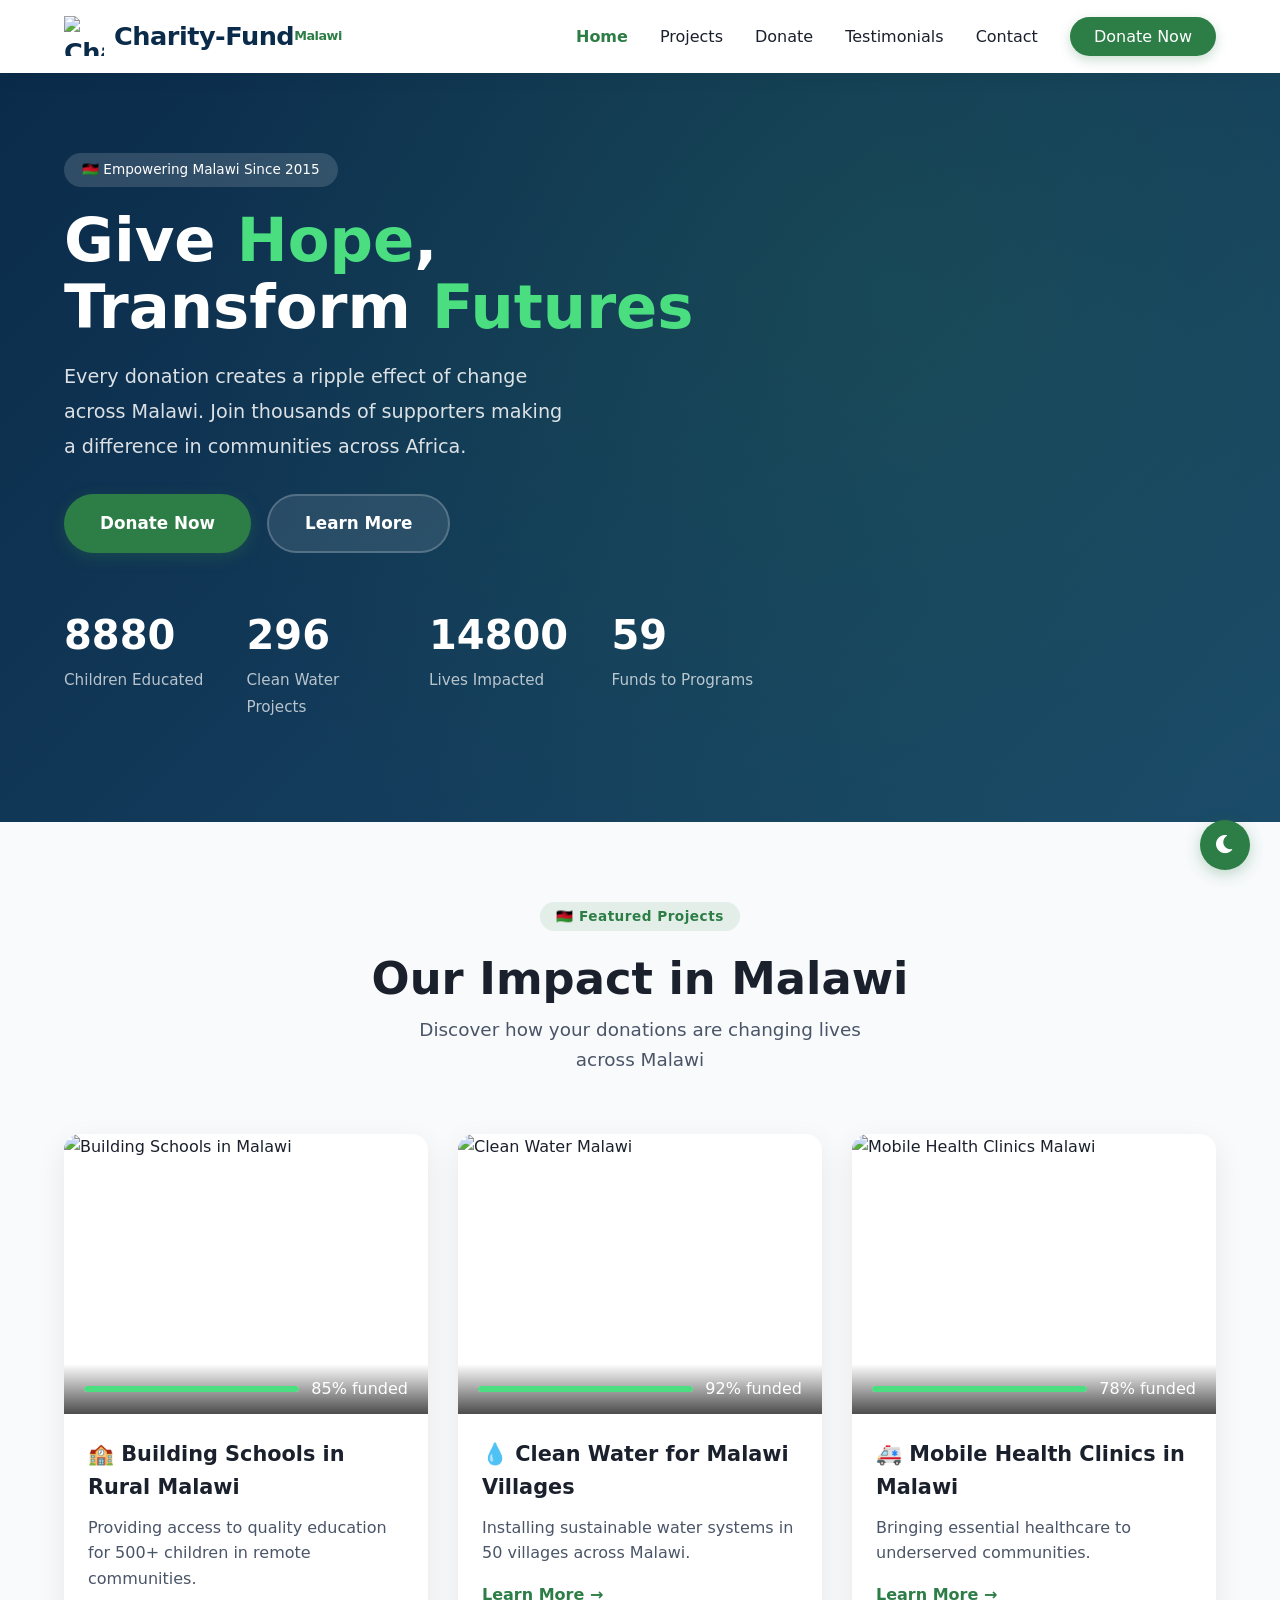
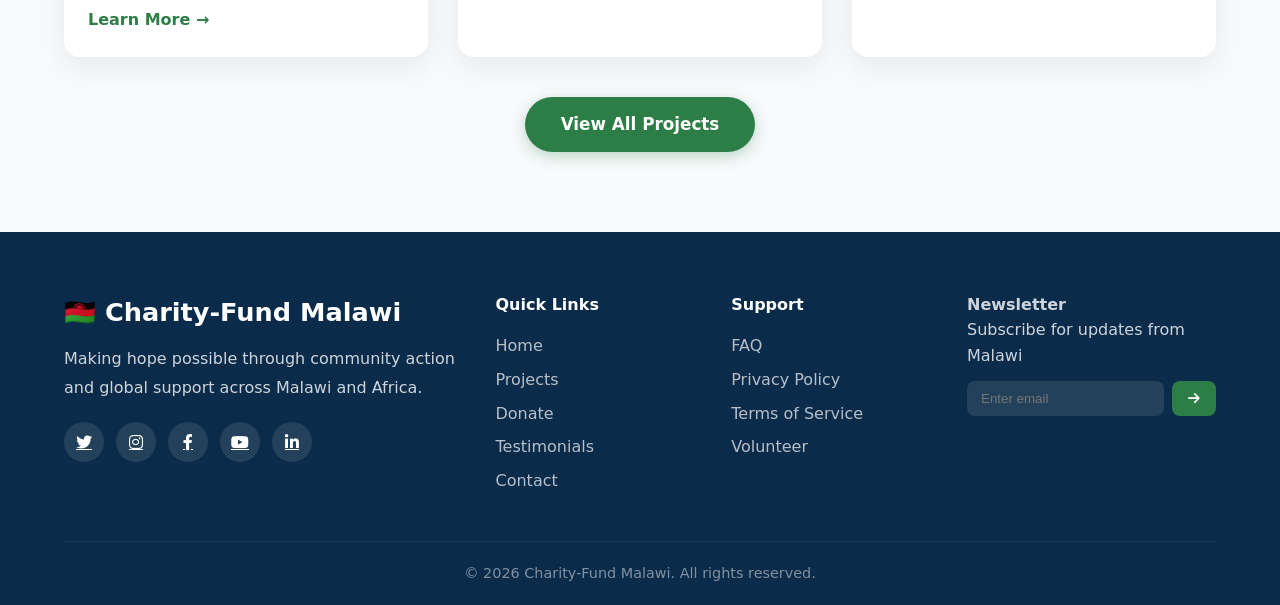
==== commit 980e3e0e: "🇲🇼 Updated project images - School, Ambulance, Maize bags" ====
--- a/index.html
+++ b/index.html
@@ -6,6 +6,23 @@
     <title>Charity-Fund Malawi · Home</title>
     <link rel="stylesheet" href="https://cdnjs.cloudflare.com/ajax/libs/font-awesome/6.0.0-beta3/css/all.min.css" />
     <link rel="stylesheet" href="style.css" />
+    <style>
+        .project-image {
+            position: relative;
+            overflow: hidden;
+            height: 280px;
+        }
+        .project-image img {
+            width: 100%;
+            height: 100%;
+            object-fit: cover;
+            display: block;
+            transition: transform 0.5s ease;
+        }
+        .project-card:hover .project-image img {
+            transform: scale(1.05);
+        }
+    </style>
 </head>
 <body>
     <button id="themeToggle" class="theme-toggle">
@@ -15,7 +32,7 @@
     <nav class="navbar">
         <div class="container nav-flex">
             <div class="logo">
-                <img src="https://img.icons8.com/fluency/48/africa.png" alt="Logo" style="width: 40px; vertical-align: middle; margin-right: 10px;" />
+                <img src="https://img.icons8.com/fluency/48/africa.png" alt="Charity-Fund Logo" style="width: 40px; vertical-align: middle; margin-right: 10px;" />
                 Charity-Fund <span style="font-size: 0.8rem; color: #2d7d46;">Malawi</span>
             </div>
             <ul class="nav-links">
@@ -32,7 +49,7 @@
         </div>
     </nav>
 
-    <section class="hero">
+    <section class="hero" id="home">
         <div class="hero-overlay"></div>
         <div class="container hero-content">
             <div class="hero-text animate-fade-up">
@@ -65,7 +82,7 @@
         </div>
     </section>
 
-    <section class="projects">
+    <section class="projects" id="projects">
         <div class="container">
             <div class="section-header">
                 <span class="section-tag">🇲🇼 Featured Projects</span>
@@ -73,44 +90,49 @@
                 <p>Discover how your donations are changing lives across Malawi</p>
             </div>
             <div class="project-grid">
+                <!-- Education Project -->
                 <div class="project-card">
                     <div class="project-image">
-                        <img src="https://images.unsplash.com/photo-1581091226825-a6a2a5aee158?w=600&h=350&fit=crop" alt="Education" />
+                        <img src="https://images.unsplash.com/photo-1580582932707-520aed937b7b?w=600&h=350&fit=crop" alt="Building Schools in Malawi" />
                         <div class="project-progress">
                             <div class="progress-bar" style="width: 85%"></div>
                             <span>85% funded</span>
                         </div>
                     </div>
                     <div class="project-info">
-                        <h3>Building Schools in Rural Malawi</h3>
+                        <h3>🏫 Building Schools in Rural Malawi</h3>
                         <p>Providing access to quality education for 500+ children in remote communities.</p>
                         <a href="projects.html" class="btn-donate-small">Learn More →</a>
                     </div>
                 </div>
+
+                <!-- Clean Water Project -->
                 <div class="project-card">
                     <div class="project-image">
-                        <img src="https://images.unsplash.com/photo-1548839140-29a749e1cf4d?w=600&h=350&fit=crop" alt="Clean Water" />
+                        <img src="https://images.unsplash.com/photo-1548839140-29a749e1cf4d?w=600&h=350&fit=crop" alt="Clean Water Malawi" />
                         <div class="project-progress">
                             <div class="progress-bar" style="width: 92%"></div>
                             <span>92% funded</span>
                         </div>
                     </div>
                     <div class="project-info">
-                        <h3>Clean Water for Malawi Villages</h3>
+                        <h3>💧 Clean Water for Malawi Villages</h3>
                         <p>Installing sustainable water systems in 50 villages across Malawi.</p>
                         <a href="projects.html" class="btn-donate-small">Learn More →</a>
                     </div>
                 </div>
+
+                <!-- Healthcare Project -->
                 <div class="project-card">
                     <div class="project-image">
-                        <img src="https://images.unsplash.com/photo-1576765608535-5f04d1e3f289?w=600&h=350&fit=crop" alt="Healthcare" />
+                        <img src="https://images.unsplash.com/photo-1631815588090-d4bfec5b1ccb?w=600&h=350&fit=crop" alt="Mobile Health Clinics Malawi" />
                         <div class="project-progress">
                             <div class="progress-bar" style="width: 78%"></div>
                             <span>78% funded</span>
                         </div>
                     </div>
                     <div class="project-info">
-                        <h3>Mobile Health Clinics in Malawi</h3>
+                        <h3>🚑 Mobile Health Clinics in Malawi</h3>
                         <p>Bringing essential healthcare to underserved communities.</p>
                         <a href="projects.html" class="btn-donate-small">Learn More →</a>
                     </div>
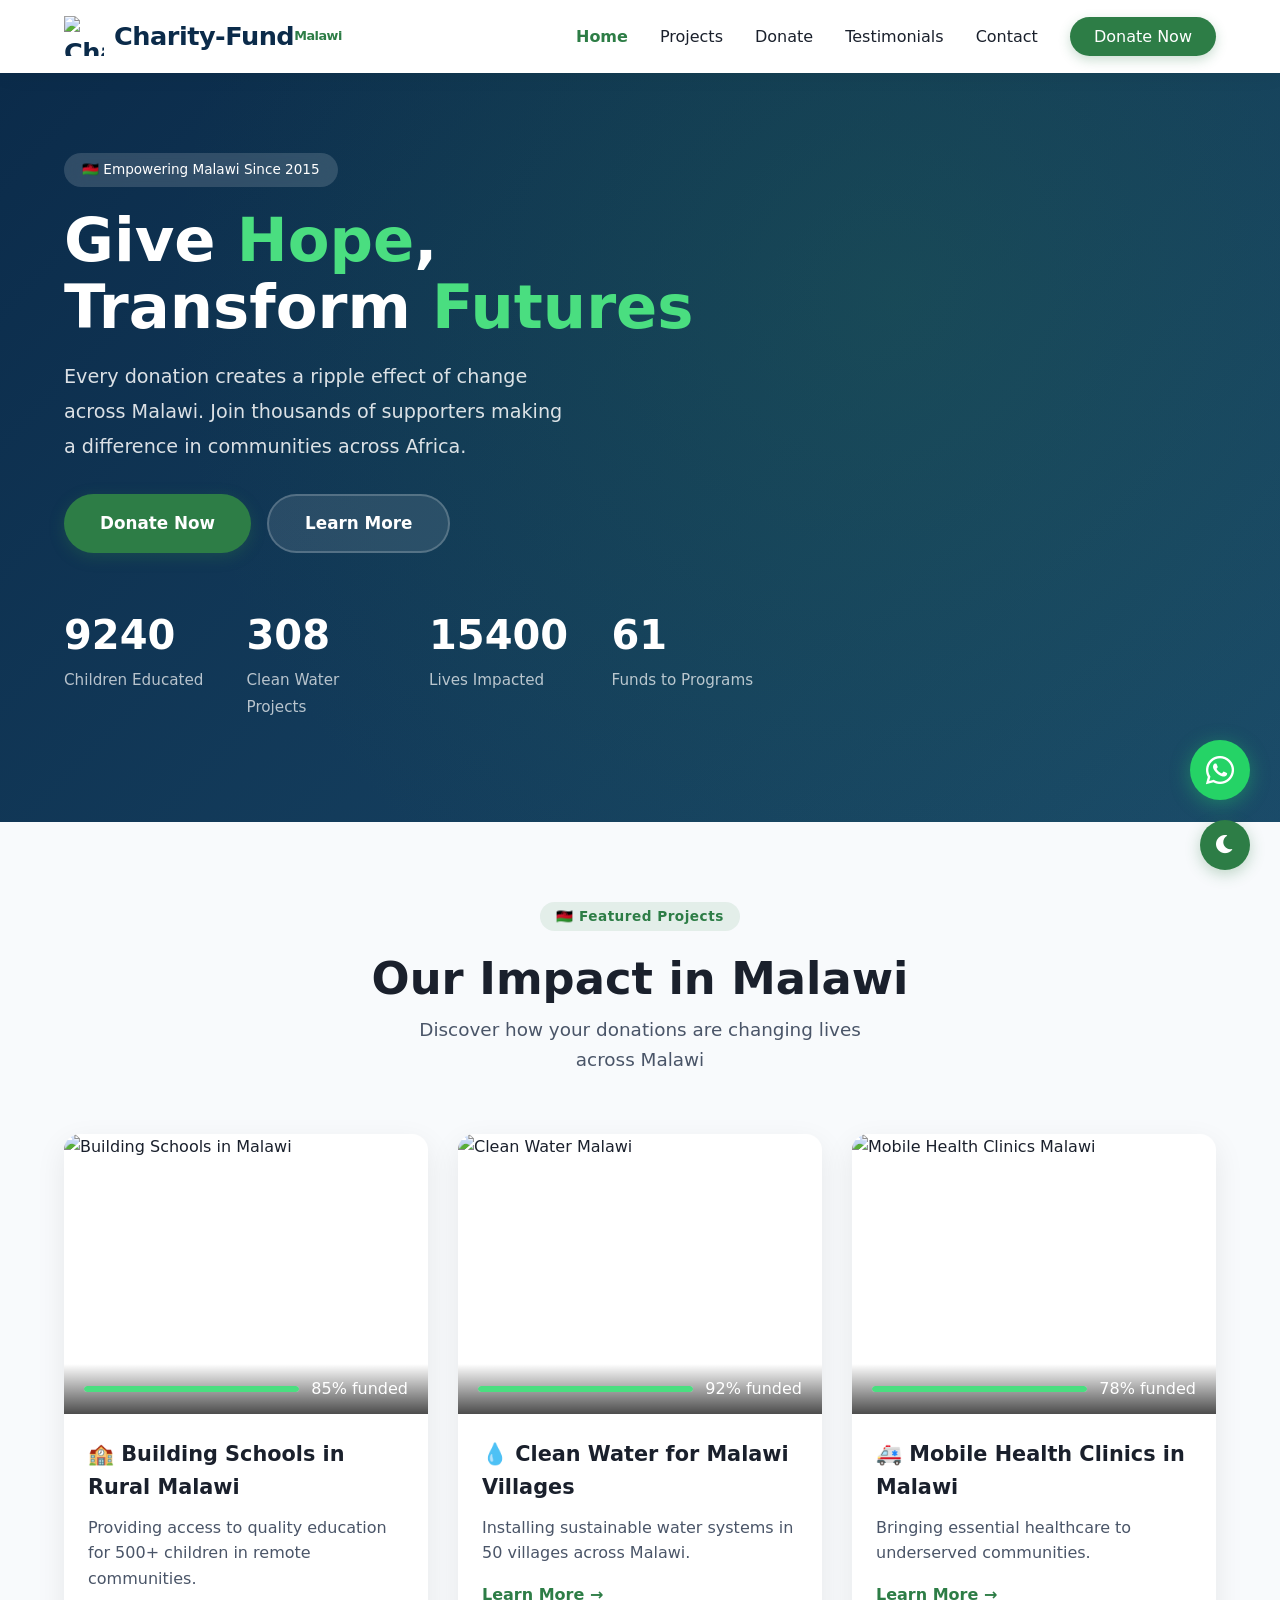
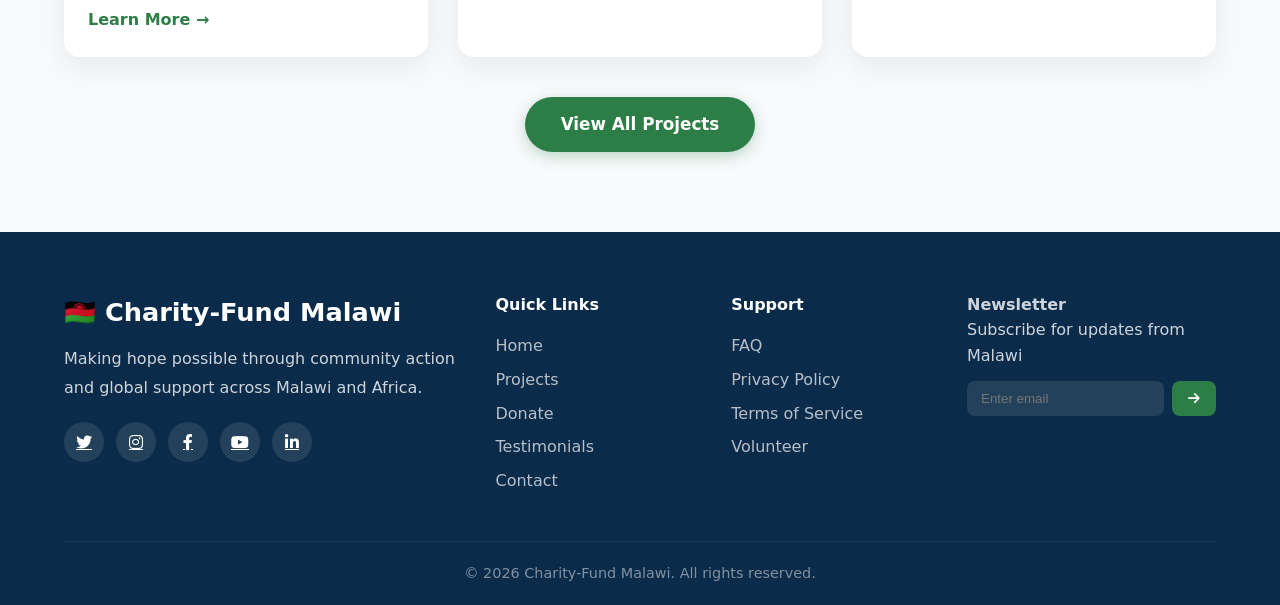
==== commit cc002306: "💬 Added WhatsApp floating button to all pages" ====
--- a/index.html
+++ b/index.html
@@ -22,9 +22,56 @@
         .project-card:hover .project-image img {
             transform: scale(1.05);
         }
+
+        /* ===== WHATSAPP FLOATING BUTTON ===== */
+        .whatsapp-float {
+            position: fixed;
+            bottom: 100px;
+            right: 30px;
+            z-index: 999;
+            background: #25D366;
+            color: white;
+            width: 60px;
+            height: 60px;
+            border-radius: 50%;
+            display: flex;
+            align-items: center;
+            justify-content: center;
+            font-size: 2rem;
+            box-shadow: 0 4px 20px rgba(37, 211, 102, 0.4);
+            text-decoration: none;
+            transition: var(--transition);
+            animation: pulse 2s infinite;
+        }
+        .whatsapp-float:hover {
+            transform: scale(1.1);
+            box-shadow: 0 6px 30px rgba(37, 211, 102, 0.6);
+            color: white;
+        }
+        @keyframes pulse {
+            0% { box-shadow: 0 4px 20px rgba(37, 211, 102, 0.4); }
+            50% { box-shadow: 0 4px 30px rgba(37, 211, 102, 0.7); }
+            100% { box-shadow: 0 4px 20px rgba(37, 211, 102, 0.4); }
+        }
+
+        @media (max-width: 768px) {
+            .whatsapp-float {
+                width: 50px;
+                height: 50px;
+                font-size: 1.6rem;
+                bottom: 80px;
+                right: 15px;
+            }
+        }
     </style>
 </head>
 <body>
+    <!-- WhatsApp Floating Button -->
+    <a href="https://wa.me/265997008860?text=Hello%20Charity-Fund%20Malawi%2C%20I%20would%20like%20to%20know%20more%20about%20your%20organization%20and%20how%20to%20donate." 
+       class="whatsapp-float" target="_blank" title="Chat with us on WhatsApp">
+        <i class="fab fa-whatsapp"></i>
+    </a>
+
     <button id="themeToggle" class="theme-toggle">
         <i class="fas fa-moon"></i>
     </button>
@@ -90,7 +137,6 @@
                 <p>Discover how your donations are changing lives across Malawi</p>
             </div>
             <div class="project-grid">
-                <!-- Education Project -->
                 <div class="project-card">
                     <div class="project-image">
                         <img src="https://images.unsplash.com/photo-1580582932707-520aed937b7b?w=600&h=350&fit=crop" alt="Building Schools in Malawi" />
@@ -106,7 +152,6 @@
                     </div>
                 </div>
 
-                <!-- Clean Water Project -->
                 <div class="project-card">
                     <div class="project-image">
                         <img src="https://images.unsplash.com/photo-1548839140-29a749e1cf4d?w=600&h=350&fit=crop" alt="Clean Water Malawi" />
@@ -122,7 +167,6 @@
                     </div>
                 </div>
 
-                <!-- Healthcare Project -->
                 <div class="project-card">
                     <div class="project-image">
                         <img src="https://images.unsplash.com/photo-1631815588090-d4bfec5b1ccb?w=600&h=350&fit=crop" alt="Mobile Health Clinics Malawi" />
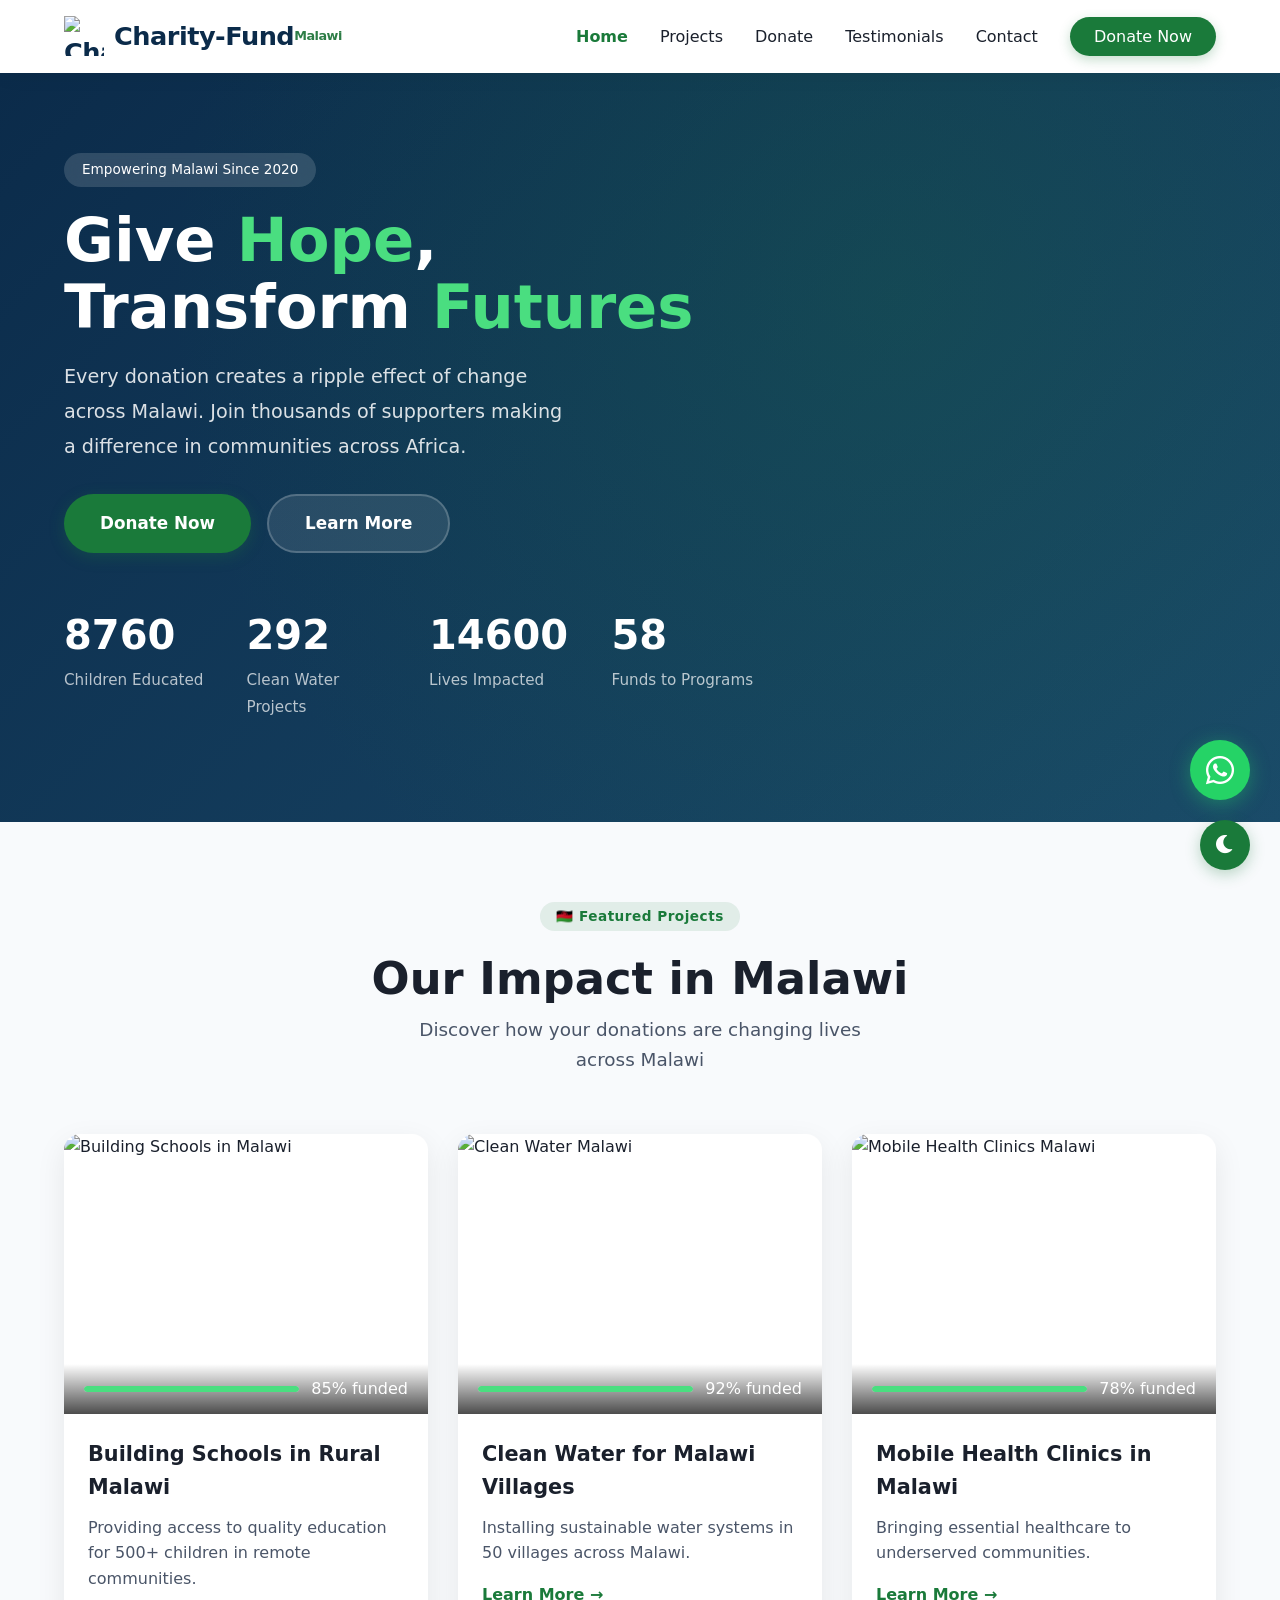
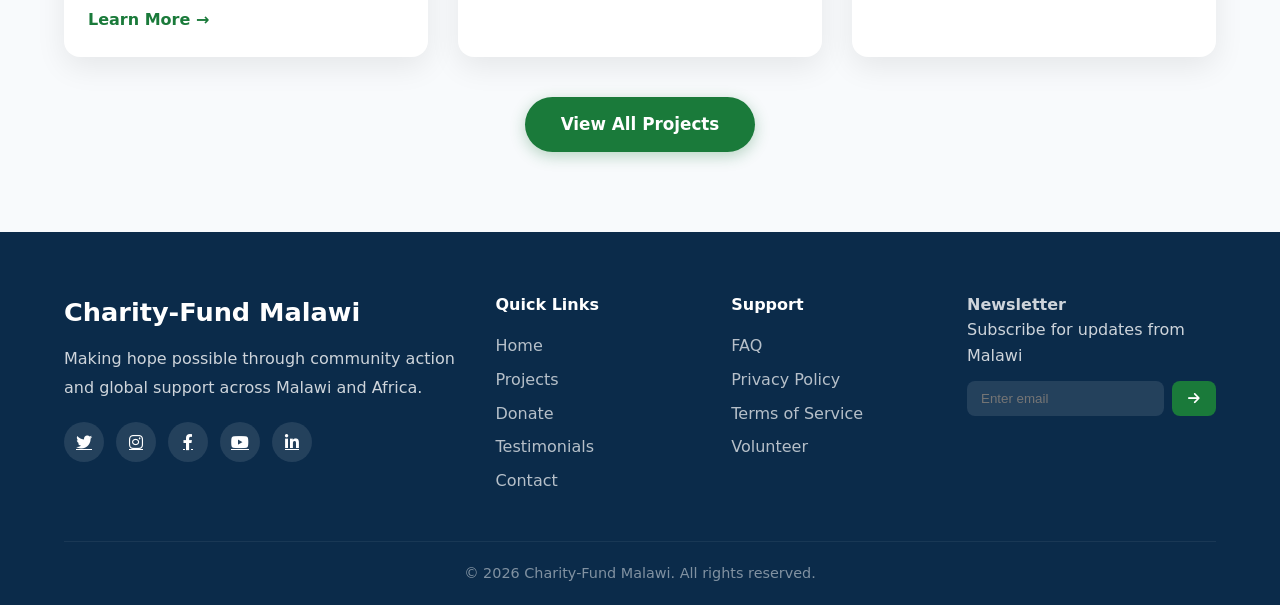
==== commit 613285c3: "📦 Updated all remaining pages" ====
--- a/index.html
+++ b/index.html
@@ -100,7 +100,7 @@
         <div class="hero-overlay"></div>
         <div class="container hero-content">
             <div class="hero-text animate-fade-up">
-                <span class="badge">🇲🇼 Empowering Malawi Since 2015</span>
+                <span class="badge">Empowering Malawi Since 2020</span>
                 <h1>Give <span class="highlight">Hope</span>,<br />Transform <span class="highlight">Futures</span></h1>
                 <p>Every donation creates a ripple effect of change across Malawi. Join thousands of supporters making a difference in communities across Africa.</p>
                 <div class="hero-buttons">
@@ -146,7 +146,7 @@
                         </div>
                     </div>
                     <div class="project-info">
-                        <h3>🏫 Building Schools in Rural Malawi</h3>
+                        <h3>Building Schools in Rural Malawi</h3>
                         <p>Providing access to quality education for 500+ children in remote communities.</p>
                         <a href="projects.html" class="btn-donate-small">Learn More →</a>
                     </div>
@@ -161,7 +161,7 @@
                         </div>
                     </div>
                     <div class="project-info">
-                        <h3>💧 Clean Water for Malawi Villages</h3>
+                        <h3> Clean Water for Malawi Villages</h3>
                         <p>Installing sustainable water systems in 50 villages across Malawi.</p>
                         <a href="projects.html" class="btn-donate-small">Learn More →</a>
                     </div>
@@ -176,7 +176,7 @@
                         </div>
                     </div>
                     <div class="project-info">
-                        <h3>🚑 Mobile Health Clinics in Malawi</h3>
+                        <h3>Mobile Health Clinics in Malawi</h3>
                         <p>Bringing essential healthcare to underserved communities.</p>
                         <a href="projects.html" class="btn-donate-small">Learn More →</a>
                     </div>
@@ -192,7 +192,7 @@
         <div class="container">
             <div class="footer-grid">
                 <div class="footer-brand">
-                    <h3>🇲🇼 Charity-Fund Malawi</h3>
+                    <h3>Charity-Fund Malawi</h3>
                     <p>Making hope possible through community action and global support across Malawi and Africa.</p>
                     <div class="social-links">
                         <a href="#"><i class="fab fa-twitter"></i></a>
--- a/style.css
+++ b/style.css
@@ -1,8 +1,9 @@
 /* ===== CSS VARIABLES ===== */
 :root {
-    --primary: #2d7d46;
-    --primary-dark: #236835;
+    --primary: #1a7a3a;
+    --primary-dark: #0f5c2a;
     --primary-light: #e8f5e9;
+    --primary-gradient: linear-gradient(135deg, #1a7a3a 0%, #2d9b4e 100%);
     --secondary: #0b2b4a;
     --white: #ffffff;
     --light-gray: #f8fafc;
@@ -13,6 +14,7 @@
     --shadow-hover: 0 20px 40px rgba(0, 0, 0, 0.12);
     --radius: 16px;
     --transition: all 0.3s cubic-bezier(0.4, 0, 0.2, 1);
+    --success-green: #22c55e;
 }
 
 .dark-mode {
@@ -50,6 +52,39 @@
     max-width: 1200px;
     margin: 0 auto;
     padding: 0 24px;
+}
+
+/* ===== GREEN EMOJIS ===== */
+.section-tag i,
+.section-tag .emoji,
+.project-info .emoji,
+.donation-header .emoji,
+.donate-info .emoji,
+.testimonial-item .emoji,
+.hero-text .badge .emoji {
+    color: var(--primary) !important;
+}
+
+/* Make all emoji-like icons green */
+.fa-heart {
+    color: var(--primary) !important;
+}
+
+.fa-check-circle {
+    color: var(--primary) !important;
+}
+
+.fa-shield-alt {
+    color: var(--primary) !important;
+}
+
+.fa-hand-holding-heart {
+    color: var(--primary) !important;
+}
+
+/* Project emojis */
+.project-info h3 .emoji {
+    color: var(--primary) !important;
 }
 
 /* ===== THEME TOGGLE ===== */
@@ -66,13 +101,13 @@
     color: white;
     font-size: 1.3rem;
     cursor: pointer;
-    box-shadow: 0 4px 15px rgba(45, 125, 70, 0.3);
+    box-shadow: 0 4px 15px rgba(26, 122, 58, 0.3);
     transition: var(--transition);
 }
 
 .theme-toggle:hover {
     transform: scale(1.1);
-    box-shadow: 0 6px 25px rgba(45, 125, 70, 0.4);
+    box-shadow: 0 6px 25px rgba(26, 122, 58, 0.4);
 }
 
 /* ===== NAVIGATION ===== */
@@ -143,13 +178,14 @@
     padding: 10px 24px;
     border-radius: 50px;
     font-weight: 600;
-    box-shadow: 0 4px 12px rgba(45, 125, 70, 0.25);
+    box-shadow: 0 4px 12px rgba(26, 122, 58, 0.25);
 }
 
 .btn-donate-nav:hover {
     background: var(--primary-dark) !important;
     transform: translateY(-2px);
-    box-shadow: 0 6px 20px rgba(45, 125, 70, 0.35);
+    box-shadow: 0 6px 20px rgba(26, 122, 58, 0.35);
+    color: white !important;
 }
 
 .hamburger {
@@ -181,7 +217,7 @@
     left: 0;
     right: 0;
     bottom: 0;
-    background: radial-gradient(circle at 70% 30%, rgba(45, 125, 70, 0.2) 0%, transparent 70%);
+    background: radial-gradient(circle at 70% 30%, rgba(26, 122, 58, 0.2) 0%, transparent 70%);
 }
 
 .hero-content {
@@ -247,13 +283,13 @@
     border: none;
     cursor: pointer;
     transition: var(--transition);
-    box-shadow: 0 4px 15px rgba(45, 125, 70, 0.3);
+    box-shadow: 0 4px 15px rgba(26, 122, 58, 0.3);
 }
 
 .btn-primary:hover {
     background: var(--primary-dark);
     transform: translateY(-3px);
-    box-shadow: 0 8px 30px rgba(45, 125, 70, 0.4);
+    box-shadow: 0 8px 30px rgba(26, 122, 58, 0.4);
 }
 
 .btn-secondary {
@@ -311,7 +347,7 @@
 
 .section-tag {
     display: inline-block;
-    background: rgba(45, 125, 70, 0.1);
+    background: rgba(26, 122, 58, 0.1);
     color: var(--primary);
     padding: 4px 16px;
     border-radius: 50px;
@@ -363,6 +399,11 @@
     height: 280px;
     object-fit: cover;
     display: block;
+    transition: transform 0.5s ease;
+}
+
+.project-card:hover .project-image img {
+    transform: scale(1.05);
 }
 
 .project-progress {
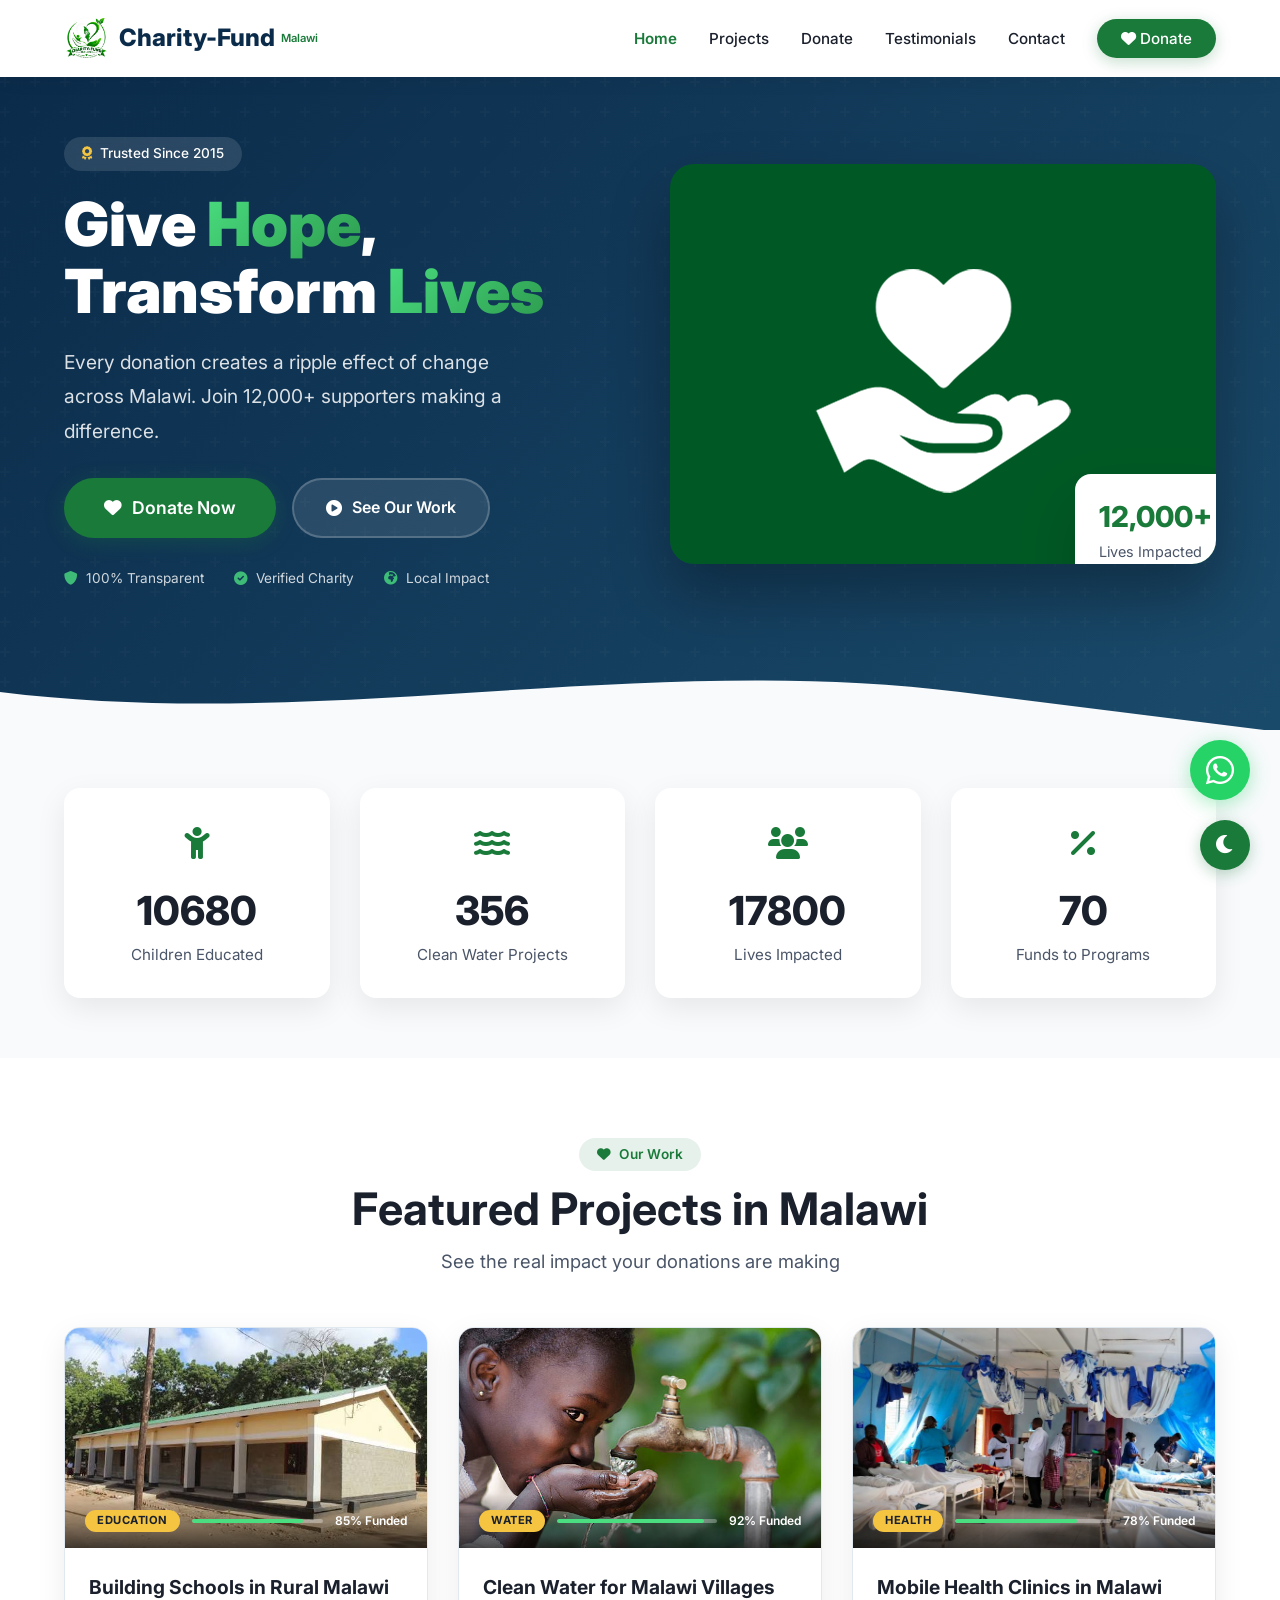
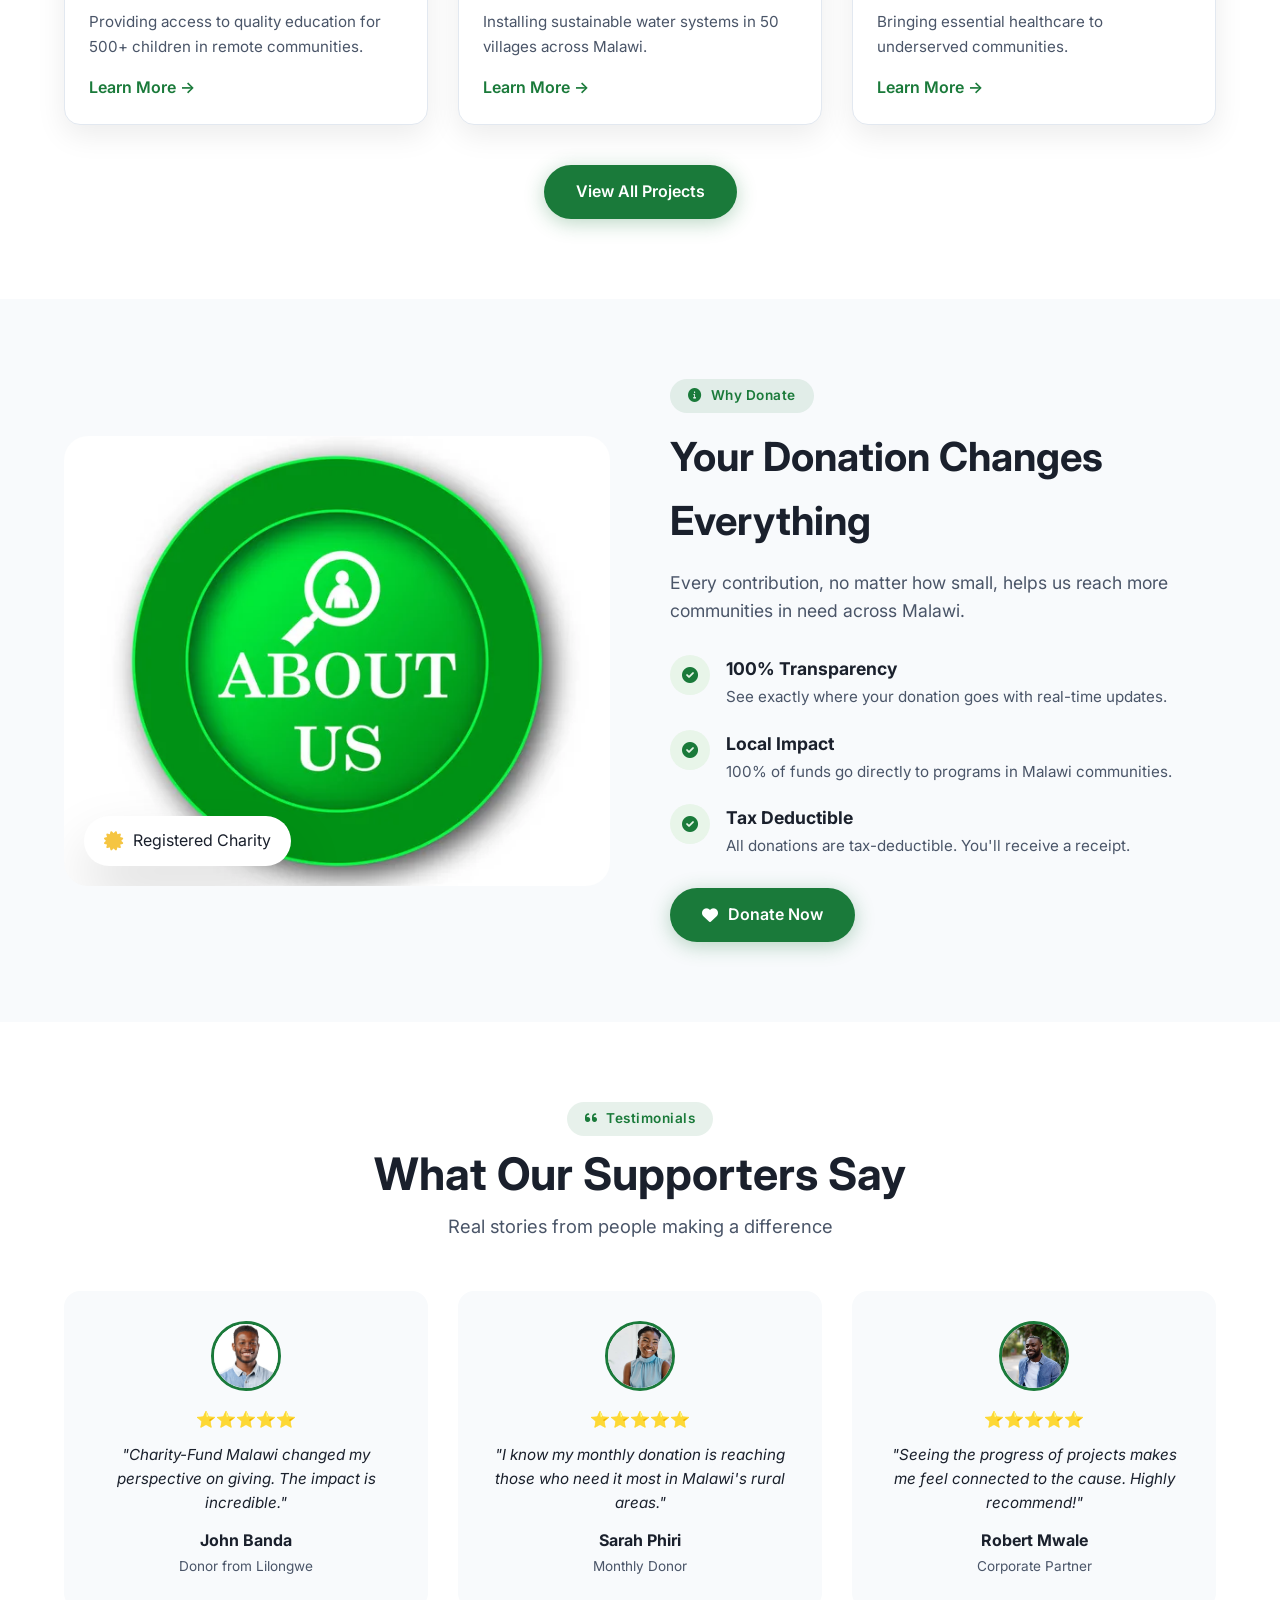
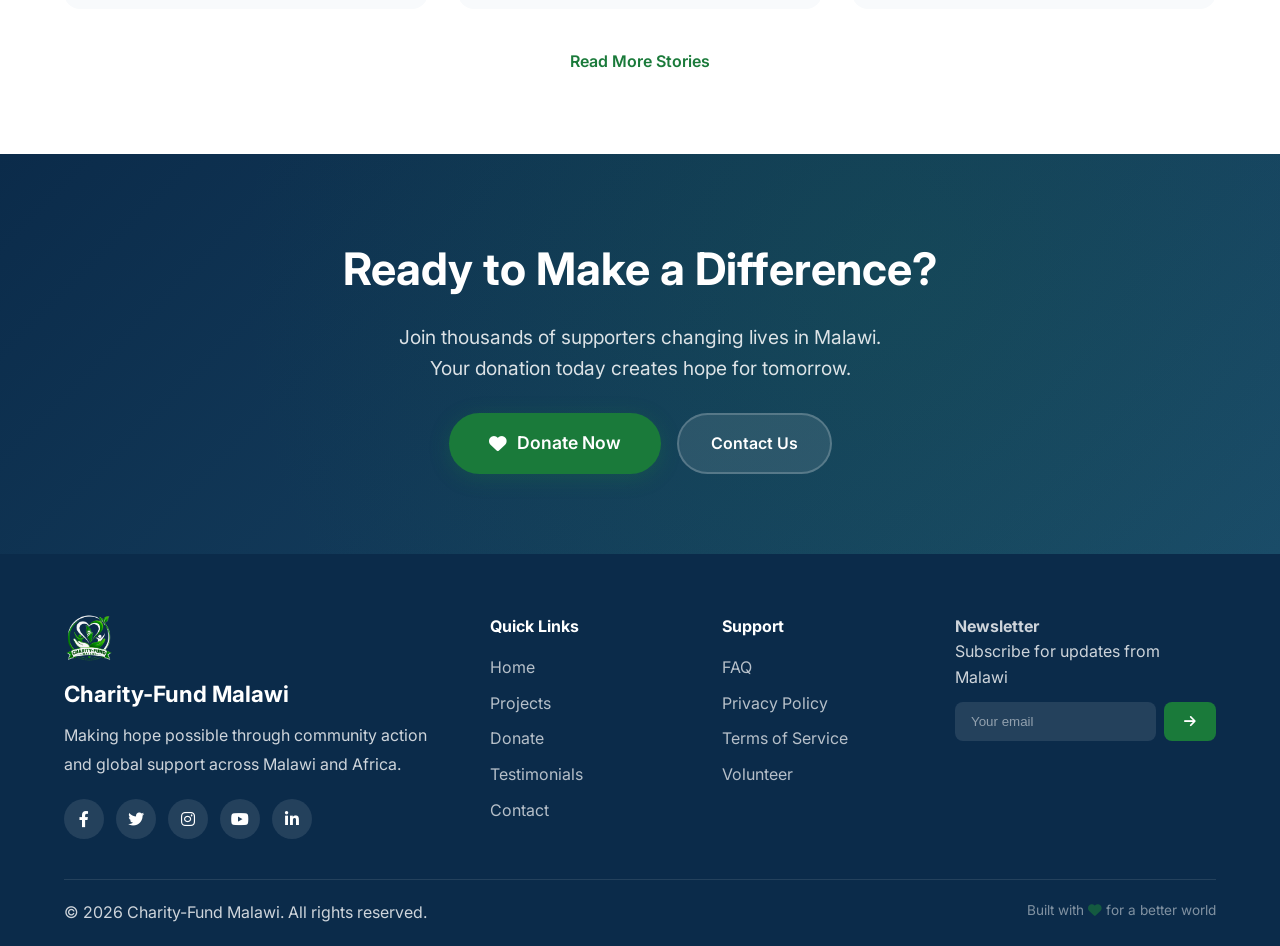
==== commit 7d73cf4d: "🎨 Professional charity website design with premium UI" ====
--- a/index.html
+++ b/index.html
@@ -3,201 +3,300 @@
 <head>
     <meta charset="UTF-8" />
     <meta name="viewport" content="width=device-width, initial-scale=1.0" />
-    <title>Charity-Fund Malawi · Home</title>
+    <title>Charity-Fund Malawi · Giving Hope</title>
     <link rel="stylesheet" href="https://cdnjs.cloudflare.com/ajax/libs/font-awesome/6.0.0-beta3/css/all.min.css" />
     <link rel="stylesheet" href="style.css" />
-    <style>
-        .project-image {
-            position: relative;
-            overflow: hidden;
-            height: 280px;
-        }
-        .project-image img {
-            width: 100%;
-            height: 100%;
-            object-fit: cover;
-            display: block;
-            transition: transform 0.5s ease;
-        }
-        .project-card:hover .project-image img {
-            transform: scale(1.05);
-        }
-
-        /* ===== WHATSAPP FLOATING BUTTON ===== */
-        .whatsapp-float {
-            position: fixed;
-            bottom: 100px;
-            right: 30px;
-            z-index: 999;
-            background: #25D366;
-            color: white;
-            width: 60px;
-            height: 60px;
-            border-radius: 50%;
-            display: flex;
-            align-items: center;
-            justify-content: center;
-            font-size: 2rem;
-            box-shadow: 0 4px 20px rgba(37, 211, 102, 0.4);
-            text-decoration: none;
-            transition: var(--transition);
-            animation: pulse 2s infinite;
-        }
-        .whatsapp-float:hover {
-            transform: scale(1.1);
-            box-shadow: 0 6px 30px rgba(37, 211, 102, 0.6);
-            color: white;
-        }
-        @keyframes pulse {
-            0% { box-shadow: 0 4px 20px rgba(37, 211, 102, 0.4); }
-            50% { box-shadow: 0 4px 30px rgba(37, 211, 102, 0.7); }
-            100% { box-shadow: 0 4px 20px rgba(37, 211, 102, 0.4); }
-        }
-
-        @media (max-width: 768px) {
-            .whatsapp-float {
-                width: 50px;
-                height: 50px;
-                font-size: 1.6rem;
-                bottom: 80px;
-                right: 15px;
-            }
-        }
-    </style>
+    <link href="https://fonts.googleapis.com/css2?family=Inter:wght@300;400;500;600;700;800;900&display=swap" rel="stylesheet" />
 </head>
 <body>
-    <!-- WhatsApp Floating Button -->
-    <a href="https://wa.me/265997008860?text=Hello%20Charity-Fund%20Malawi%2C%20I%20would%20like%20to%20know%20more%20about%20your%20organization%20and%20how%20to%20donate." 
-       class="whatsapp-float" target="_blank" title="Chat with us on WhatsApp">
-        <i class="fab fa-whatsapp"></i>
-    </a>
-
-    <button id="themeToggle" class="theme-toggle">
-        <i class="fas fa-moon"></i>
-    </button>
-
+
+    <!-- ===== NAVBAR ===== -->
     <nav class="navbar">
-        <div class="container nav-flex">
-            <div class="logo">
-                <img src="https://img.icons8.com/fluency/48/africa.png" alt="Charity-Fund Logo" style="width: 40px; vertical-align: middle; margin-right: 10px;" />
-                Charity-Fund <span style="font-size: 0.8rem; color: #2d7d46;">Malawi</span>
-            </div>
-            <ul class="nav-links">
-                <li><a href="index.html" class="active">Home</a></li>
-                <li><a href="projects.html">Projects</a></li>
-                <li><a href="donate.html">Donate</a></li>
-                <li><a href="testimonials.html">Testimonials</a></li>
-                <li><a href="contact.html">Contact</a></li>
-                <li><a href="donate.html" class="btn-donate-nav">Donate Now</a></li>
-            </ul>
-            <div class="hamburger" id="hamburger">
-                <span></span><span></span><span></span>
+        <div class="container">
+            <div class="nav-flex">
+                <div class="logo">
+                    <img src="images/logo.png" alt="Charity-Fund Logo" onerror="this.src='https://img.icons8.com/fluency/48/africa.png'" />
+                    <span>Charity-Fund</span>
+                    <small>Malawi</small>
+                </div>
+                <ul class="nav-links">
+                    <li><a href="index.html" class="active">Home</a></li>
+                    <li><a href="projects.html">Projects</a></li>
+                    <li><a href="donate.html">Donate</a></li>
+                    <li><a href="testimonials.html">Testimonials</a></li>
+                    <li><a href="contact.html">Contact</a></li>
+                    <li><a href="donate.html" class="btn-donate-nav"><i class="fas fa-heart"></i> Donate</a></li>
+                </ul>
+                <div class="hamburger" id="hamburger">
+                    <span></span><span></span><span></span>
+                </div>
             </div>
         </div>
     </nav>
 
-    <section class="hero" id="home">
-        <div class="hero-overlay"></div>
+    <!-- ===== HERO SECTION ===== -->
+    <section class="hero">
+        <div class="hero-pattern"></div>
         <div class="container hero-content">
-            <div class="hero-text animate-fade-up">
-                <span class="badge">Empowering Malawi Since 2020</span>
-                <h1>Give <span class="highlight">Hope</span>,<br />Transform <span class="highlight">Futures</span></h1>
-                <p>Every donation creates a ripple effect of change across Malawi. Join thousands of supporters making a difference in communities across Africa.</p>
-                <div class="hero-buttons">
-                    <a href="donate.html" class="btn-primary">Donate Now</a>
-                    <a href="projects.html" class="btn-secondary">Learn More</a>
-                </div>
-                <div class="hero-stats">
-                    <div class="stat-item">
-                        <h3 class="counter" data-target="15000">0</h3>
-                        <p>Children Educated</p>
-                    </div>
-                    <div class="stat-item">
-                        <h3 class="counter" data-target="500">0</h3>
-                        <p>Clean Water Projects</p>
-                    </div>
-                    <div class="stat-item">
-                        <h3 class="counter" data-target="25000">0</h3>
-                        <p>Lives Impacted</p>
-                    </div>
-                    <div class="stat-item">
-                        <h3 class="counter" data-target="98">0<small>%</small></h3>
-                        <p>Funds to Programs</p>
-                    </div>
-                </div>
-            </div>
-        </div>
-    </section>
-
-    <section class="projects" id="projects">
+            <div class="hero-grid">
+                <div class="hero-text">
+                    <div class="hero-badge">
+                        <i class="fas fa-award"></i> Trusted Since 2015
+                    </div>
+                    <h1>Give <span class="highlight">Hope</span>,<br />Transform <span class="highlight">Lives</span></h1>
+                    <p>Every donation creates a ripple effect of change across Malawi. Join 12,000+ supporters making a difference.</p>
+                    <div class="hero-buttons">
+                        <a href="donate.html" class="btn-primary btn-large">
+                            <i class="fas fa-heart"></i> Donate Now
+                        </a>
+                        <a href="projects.html" class="btn-secondary">
+                            <i class="fas fa-play-circle"></i> See Our Work
+                        </a>
+                    </div>
+                    <div class="hero-trust">
+                        <div class="trust-item">
+                            <i class="fas fa-shield-alt"></i>
+                            <span>100% Transparent</span>
+                        </div>
+                        <div class="trust-item">
+                            <i class="fas fa-check-circle"></i>
+                            <span>Verified Charity</span>
+                        </div>
+                        <div class="trust-item">
+                            <i class="fas fa-globe-africa"></i>
+                            <span>Local Impact</span>
+                        </div>
+                    </div>
+                </div>
+                <div class="hero-image-wrapper">
+                    <div class="hero-image">
+                        <img src="images/hero-bg.jpg" alt="Helping communities in Malawi" onerror="this.src='https://images.unsplash.com/photo-1488521787991-ed7bbaae773c?w=600&h=450&fit=crop'" />
+                        <div class="hero-floating-card">
+                            <div class="floating-stat">
+                                <span class="stat-number">12,000+</span>
+                                <span class="stat-label">Lives Impacted</span>
+                            </div>
+                        </div>
+                    </div>
+                </div>
+            </div>
+        </div>
+        <div class="hero-wave">
+            <svg viewBox="0 0 1440 100" preserveAspectRatio="none">
+                <path d="M0,50 C360,100 720,0 1080,50 L1440,100 L1440,100 L0,100 Z" fill="#f8fafc"/>
+            </svg>
+        </div>
+    </section>
+
+    <!-- ===== IMPACT STATS ===== -->
+    <section class="impact-stats-section">
+        <div class="container">
+            <div class="stats-grid">
+                <div class="stat-item">
+                    <div class="stat-icon"><i class="fas fa-child"></i></div>
+                    <h3 class="counter" data-target="15000">0</h3>
+                    <p>Children Educated</p>
+                </div>
+                <div class="stat-item">
+                    <div class="stat-icon"><i class="fas fa-water"></i></div>
+                    <h3 class="counter" data-target="500">0</h3>
+                    <p>Clean Water Projects</p>
+                </div>
+                <div class="stat-item">
+                    <div class="stat-icon"><i class="fas fa-users"></i></div>
+                    <h3 class="counter" data-target="25000">0</h3>
+                    <p>Lives Impacted</p>
+                </div>
+                <div class="stat-item">
+                    <div class="stat-icon"><i class="fas fa-percent"></i></div>
+                    <h3 class="counter" data-target="98">0<small>%</small></h3>
+                    <p>Funds to Programs</p>
+                </div>
+            </div>
+        </div>
+    </section>
+
+    <!-- ===== FEATURED PROJECTS ===== -->
+    <section class="featured-projects">
         <div class="container">
             <div class="section-header">
-                <span class="section-tag">🇲🇼 Featured Projects</span>
-                <h2>Our Impact in Malawi</h2>
-                <p>Discover how your donations are changing lives across Malawi</p>
+                <span class="section-tag"><i class="fas fa-heart"></i> Our Work</span>
+                <h2>Featured Projects in Malawi</h2>
+                <p>See the real impact your donations are making</p>
             </div>
             <div class="project-grid">
                 <div class="project-card">
                     <div class="project-image">
-                        <img src="https://images.unsplash.com/photo-1580582932707-520aed937b7b?w=600&h=350&fit=crop" alt="Building Schools in Malawi" />
-                        <div class="project-progress">
-                            <div class="progress-bar" style="width: 85%"></div>
-                            <span>85% funded</span>
+                        <img src="images/school-building.jpg" alt="Building Schools" onerror="this.src='https://images.unsplash.com/photo-1580582932707-520aed937b7b?w=600&h=350&fit=crop'" />
+                        <div class="project-overlay">
+                            <span class="project-tag">Education</span>
+                            <div class="progress-bar"><div style="width:85%"></div></div>
+                            <span class="progress-text">85% Funded</span>
                         </div>
                     </div>
                     <div class="project-info">
                         <h3>Building Schools in Rural Malawi</h3>
                         <p>Providing access to quality education for 500+ children in remote communities.</p>
-                        <a href="projects.html" class="btn-donate-small">Learn More →</a>
-                    </div>
-                </div>
-
+                        <a href="projects.html" class="btn-outline">Learn More →</a>
+                    </div>
+                </div>
                 <div class="project-card">
                     <div class="project-image">
-                        <img src="https://images.unsplash.com/photo-1548839140-29a749e1cf4d?w=600&h=350&fit=crop" alt="Clean Water Malawi" />
-                        <div class="project-progress">
-                            <div class="progress-bar" style="width: 92%"></div>
-                            <span>92% funded</span>
+                        <img src="images/clean-water.jpg" alt="Clean Water" onerror="this.src='https://images.unsplash.com/photo-1548839140-29a749e1cf4d?w=600&h=350&fit=crop'" />
+                        <div class="project-overlay">
+                            <span class="project-tag">Water</span>
+                            <div class="progress-bar"><div style="width:92%"></div></div>
+                            <span class="progress-text">92% Funded</span>
                         </div>
                     </div>
                     <div class="project-info">
-                        <h3> Clean Water for Malawi Villages</h3>
+                        <h3>Clean Water for Malawi Villages</h3>
                         <p>Installing sustainable water systems in 50 villages across Malawi.</p>
-                        <a href="projects.html" class="btn-donate-small">Learn More →</a>
-                    </div>
-                </div>
-
+                        <a href="projects.html" class="btn-outline">Learn More →</a>
+                    </div>
+                </div>
                 <div class="project-card">
                     <div class="project-image">
-                        <img src="https://images.unsplash.com/photo-1631815588090-d4bfec5b1ccb?w=600&h=350&fit=crop" alt="Mobile Health Clinics Malawi" />
-                        <div class="project-progress">
-                            <div class="progress-bar" style="width: 78%"></div>
-                            <span>78% funded</span>
+                        <img src="images/healthcare.jpg" alt="Healthcare" onerror="this.src='https://images.unsplash.com/photo-1631815588090-d4bfec5b1ccb?w=600&h=350&fit=crop'" />
+                        <div class="project-overlay">
+                            <span class="project-tag">Health</span>
+                            <div class="progress-bar"><div style="width:78%"></div></div>
+                            <span class="progress-text">78% Funded</span>
                         </div>
                     </div>
                     <div class="project-info">
                         <h3>Mobile Health Clinics in Malawi</h3>
                         <p>Bringing essential healthcare to underserved communities.</p>
-                        <a href="projects.html" class="btn-donate-small">Learn More →</a>
-                    </div>
-                </div>
-            </div>
-            <div style="text-align: center; margin-top: 40px;">
+                        <a href="projects.html" class="btn-outline">Learn More →</a>
+                    </div>
+                </div>
+            </div>
+            <div class="section-cta">
                 <a href="projects.html" class="btn-primary">View All Projects</a>
             </div>
         </div>
     </section>
 
+    <!-- ===== WHY DONATE SECTION ===== -->
+    <section class="why-donate">
+        <div class="container">
+            <div class="why-donate-grid">
+                <div class="why-donate-image">
+                    <img src="images/about-us.jpg" alt="Why donate" onerror="this.src='https://images.unsplash.com/photo-1488521787991-ed7bbaae773c?w=600&h=400&fit=crop'" />
+                    <div class="image-badge">
+                        <i class="fas fa-certificate"></i> 
+                        <span>Registered Charity</span>
+                    </div>
+                </div>
+                <div class="why-donate-content">
+                    <span class="section-tag"><i class="fas fa-info-circle"></i> Why Donate</span>
+                    <h2>Your Donation Changes Everything</h2>
+                    <p>Every contribution, no matter how small, helps us reach more communities in need across Malawi.</p>
+                    <div class="benefits-list">
+                        <div class="benefit-item">
+                            <div class="benefit-icon"><i class="fas fa-check-circle"></i></div>
+                            <div>
+                                <h4>100% Transparency</h4>
+                                <p>See exactly where your donation goes with real-time updates.</p>
+                            </div>
+                        </div>
+                        <div class="benefit-item">
+                            <div class="benefit-icon"><i class="fas fa-check-circle"></i></div>
+                            <div>
+                                <h4>Local Impact</h4>
+                                <p>100% of funds go directly to programs in Malawi communities.</p>
+                            </div>
+                        </div>
+                        <div class="benefit-item">
+                            <div class="benefit-icon"><i class="fas fa-check-circle"></i></div>
+                            <div>
+                                <h4>Tax Deductible</h4>
+                                <p>All donations are tax-deductible. You'll receive a receipt.</p>
+                            </div>
+                        </div>
+                    </div>
+                    <a href="donate.html" class="btn-primary"><i class="fas fa-heart"></i> Donate Now</a>
+                </div>
+            </div>
+        </div>
+    </section>
+
+    <!-- ===== TESTIMONIALS PREVIEW ===== -->
+    <section class="testimonials-preview">
+        <div class="container">
+            <div class="section-header">
+                <span class="section-tag"><i class="fas fa-quote-left"></i> Testimonials</span>
+                <h2>What Our Supporters Say</h2>
+                <p>Real stories from people making a difference</p>
+            </div>
+            <div class="testimonial-grid">
+                <div class="testimonial-card">
+                    <div class="testimonial-image">
+                        <img src="images/testimonial-1.jpg" alt="John Banda" onerror="this.src='https://images.unsplash.com/photo-1507003211169-0a1dd7228f2d?w=100&h=100&fit=crop&crop=face'" />
+                    </div>
+                    <div class="testimonial-content">
+                        <div class="stars">⭐⭐⭐⭐⭐</div>
+                        <p>"Charity-Fund Malawi changed my perspective on giving. The impact is incredible."</p>
+                        <h4>John Banda</h4>
+                        <span>Donor from Lilongwe</span>
+                    </div>
+                </div>
+                <div class="testimonial-card">
+                    <div class="testimonial-image">
+                        <img src="images/testimonial-2.jpg" alt="Sarah Phiri" onerror="this.src='https://images.unsplash.com/photo-1494790108377-be9c29b29330?w=100&h=100&fit=crop&crop=face'" />
+                    </div>
+                    <div class="testimonial-content">
+                        <div class="stars">⭐⭐⭐⭐⭐</div>
+                        <p>"I know my monthly donation is reaching those who need it most in Malawi's rural areas."</p>
+                        <h4>Sarah Phiri</h4>
+                        <span>Monthly Donor</span>
+                    </div>
+                </div>
+                <div class="testimonial-card">
+                    <div class="testimonial-image">
+                        <img src="images/testimonial-3.jpg" alt="Robert Mwale" onerror="this.src='https://images.unsplash.com/photo-1500648767791-00dcc994a43e?w=100&h=100&fit=crop&crop=face'" />
+                    </div>
+                    <div class="testimonial-content">
+                        <div class="stars">⭐⭐⭐⭐⭐</div>
+                        <p>"Seeing the progress of projects makes me feel connected to the cause. Highly recommend!"</p>
+                        <h4>Robert Mwale</h4>
+                        <span>Corporate Partner</span>
+                    </div>
+                </div>
+            </div>
+            <div class="section-cta">
+                <a href="testimonials.html" class="btn-outline">Read More Stories</a>
+            </div>
+        </div>
+    </section>
+
+    <!-- ===== CTA SECTION ===== -->
+    <section class="cta-section">
+        <div class="cta-overlay"></div>
+        <div class="container">
+            <div class="cta-content">
+                <h2>Ready to Make a Difference?</h2>
+                <p>Join thousands of supporters changing lives in Malawi. Your donation today creates hope for tomorrow.</p>
+                <div class="cta-buttons">
+                    <a href="donate.html" class="btn-primary btn-large"><i class="fas fa-heart"></i> Donate Now</a>
+                    <a href="contact.html" class="btn-secondary">Contact Us</a>
+                </div>
+            </div>
+        </div>
+    </section>
+
+    <!-- ===== FOOTER ===== -->
     <footer>
         <div class="container">
             <div class="footer-grid">
                 <div class="footer-brand">
+                    <img src="images/logo.png" alt="Charity-Fund" onerror="this.src='https://img.icons8.com/fluency/48/africa.png'" />
                     <h3>Charity-Fund Malawi</h3>
                     <p>Making hope possible through community action and global support across Malawi and Africa.</p>
-                    <div class="social-links">
+                    <div class="footer-social">
+                        <a href="#"><i class="fab fa-facebook-f"></i></a>
                         <a href="#"><i class="fab fa-twitter"></i></a>
                         <a href="#"><i class="fab fa-instagram"></i></a>
-                        <a href="#"><i class="fab fa-facebook-f"></i></a>
                         <a href="#"><i class="fab fa-youtube"></i></a>
                         <a href="#"><i class="fab fa-linkedin-in"></i></a>
                     </div>
@@ -225,16 +324,26 @@
                     <h4>Newsletter</h4>
                     <p>Subscribe for updates from Malawi</p>
                     <form>
-                        <input type="email" placeholder="Enter email" />
+                        <input type="email" placeholder="Your email" />
                         <button type="submit"><i class="fas fa-arrow-right"></i></button>
                     </form>
                 </div>
             </div>
             <div class="footer-bottom">
                 <p>© 2026 Charity-Fund Malawi. All rights reserved.</p>
+                <p class="footer-tagline">Built with <i class="fas fa-heart" style="color: #1a7a3a;"></i> for a better world</p>
             </div>
         </div>
     </footer>
+
+    <!-- WhatsApp Floating Button -->
+    <a href="https://wa.me/265997008860" class="whatsapp-float" target="_blank">
+        <i class="fab fa-whatsapp"></i>
+    </a>
+
+    <button id="themeToggle" class="theme-toggle">
+        <i class="fas fa-moon"></i>
+    </button>
 
     <script src="script.js"></script>
 </body>
--- a/style.css
+++ b/style.css
@@ -1,9 +1,15 @@
+/* ============================================
+   CHARITY-FUND MALAWI - PROFESSIONAL CSS
+   ============================================ */
+
 /* ===== CSS VARIABLES ===== */
 :root {
     --primary: #1a7a3a;
     --primary-dark: #0f5c2a;
     --primary-light: #e8f5e9;
     --primary-gradient: linear-gradient(135deg, #1a7a3a 0%, #2d9b4e 100%);
+    --gold: #f5c542;
+    --gold-dark: #d4a02b;
     --secondary: #0b2b4a;
     --white: #ffffff;
     --light-gray: #f8fafc;
@@ -12,23 +18,13 @@
     --text-light: #4a5568;
     --shadow: 0 10px 30px rgba(0, 0, 0, 0.08);
     --shadow-hover: 0 20px 40px rgba(0, 0, 0, 0.12);
+    --shadow-large: 0 30px 60px rgba(0, 0, 0, 0.15);
     --radius: 16px;
+    --radius-lg: 24px;
     --transition: all 0.3s cubic-bezier(0.4, 0, 0.2, 1);
-    --success-green: #22c55e;
-}
-
-.dark-mode {
-    --white: #1a202c;
-    --light-gray: #2d3748;
-    --medium-gray: #4a5568;
-    --text-dark: #f7fafc;
-    --text-light: #e2e8f0;
-    --shadow: 0 10px 30px rgba(0, 0, 0, 0.3);
-    --shadow-hover: 0 20px 40px rgba(0, 0, 0, 0.4);
-    --primary-light: #2d3748;
-}
-
-/* ===== RESET ===== */
+}
+
+/* ===== RESET & BASE ===== */
 * {
     margin: 0;
     padding: 0;
@@ -40,7 +36,7 @@
 }
 
 body {
-    font-family: 'Segoe UI', system-ui, -apple-system, sans-serif;
+    font-family: 'Inter', 'Segoe UI', system-ui, -apple-system, sans-serif;
     background: var(--white);
     color: var(--text-dark);
     line-height: 1.6;
@@ -54,37 +50,737 @@
     padding: 0 24px;
 }
 
-/* ===== GREEN EMOJIS ===== */
-.section-tag i,
-.section-tag .emoji,
-.project-info .emoji,
-.donation-header .emoji,
-.donate-info .emoji,
-.testimonial-item .emoji,
-.hero-text .badge .emoji {
-    color: var(--primary) !important;
-}
-
-/* Make all emoji-like icons green */
-.fa-heart {
-    color: var(--primary) !important;
-}
-
-.fa-check-circle {
-    color: var(--primary) !important;
-}
-
-.fa-shield-alt {
-    color: var(--primary) !important;
-}
-
-.fa-hand-holding-heart {
-    color: var(--primary) !important;
-}
-
-/* Project emojis */
-.project-info h3 .emoji {
-    color: var(--primary) !important;
+img {
+    max-width: 100%;
+    display: block;
+}
+
+/* ===== BUTTONS ===== */
+.btn-primary {
+    display: inline-flex;
+    align-items: center;
+    gap: 10px;
+    background: var(--primary);
+    color: var(--white);
+    padding: 14px 32px;
+    border-radius: 50px;
+    text-decoration: none;
+    font-weight: 600;
+    font-size: 1rem;
+    border: none;
+    cursor: pointer;
+    transition: var(--transition);
+    box-shadow: 0 4px 20px rgba(26, 122, 58, 0.3);
+}
+
+.btn-primary:hover {
+    background: var(--primary-dark);
+    transform: translateY(-3px);
+    box-shadow: 0 8px 30px rgba(26, 122, 58, 0.4);
+}
+
+.btn-primary i {
+    color: var(--white);
+}
+
+.btn-large {
+    padding: 16px 40px;
+    font-size: 1.1rem;
+}
+
+.btn-secondary {
+    display: inline-flex;
+    align-items: center;
+    gap: 10px;
+    background: rgba(255, 255, 255, 0.1);
+    color: var(--white);
+    padding: 14px 32px;
+    border-radius: 50px;
+    text-decoration: none;
+    font-weight: 600;
+    font-size: 1rem;
+    border: 2px solid rgba(255, 255, 255, 0.2);
+    transition: var(--transition);
+}
+
+.btn-secondary:hover {
+    background: rgba(255, 255, 255, 0.2);
+    transform: translateY(-3px);
+}
+
+.btn-outline {
+    display: inline-flex;
+    align-items: center;
+    gap: 8px;
+    color: var(--primary);
+    font-weight: 600;
+    text-decoration: none;
+    transition: var(--transition);
+}
+
+.btn-outline:hover {
+    color: var(--primary-dark);
+    transform: translateX(5px);
+}
+
+/* ===== SECTION HEADER ===== */
+.section-header {
+    text-align: center;
+    margin-bottom: 50px;
+}
+
+.section-tag {
+    display: inline-flex;
+    align-items: center;
+    gap: 8px;
+    background: rgba(26, 122, 58, 0.1);
+    color: var(--primary);
+    padding: 6px 18px;
+    border-radius: 50px;
+    font-weight: 600;
+    font-size: 0.85rem;
+    letter-spacing: 0.5px;
+    margin-bottom: 12px;
+}
+
+.section-header h2 {
+    font-size: 2.8rem;
+    font-weight: 700;
+    color: var(--text-dark);
+    line-height: 1.2;
+}
+
+.section-header p {
+    color: var(--text-light);
+    font-size: 1.15rem;
+    max-width: 500px;
+    margin: 10px auto 0;
+}
+
+.section-cta {
+    text-align: center;
+    margin-top: 40px;
+}
+
+/* ===== NAVBAR ===== */
+.navbar {
+    background: var(--white);
+    box-shadow: 0 2px 20px rgba(0, 0, 0, 0.06);
+    padding: 16px 0;
+    position: sticky;
+    top: 0;
+    z-index: 100;
+    transition: var(--transition);
+}
+
+.nav-flex {
+    display: flex;
+    justify-content: space-between;
+    align-items: center;
+}
+
+.logo {
+    display: flex;
+    align-items: center;
+    gap: 10px;
+    font-size: 1.5rem;
+    font-weight: 800;
+    color: var(--secondary);
+}
+
+.logo img {
+    width: 45px;
+    height: 45px;
+    object-fit: contain;
+}
+
+.logo small {
+    font-size: 0.7rem;
+    color: var(--primary);
+    font-weight: 600;
+    margin-left: -4px;
+}
+
+.nav-links {
+    display: flex;
+    align-items: center;
+    gap: 32px;
+    list-style: none;
+}
+
+.nav-links a {
+    text-decoration: none;
+    color: var(--text-dark);
+    font-weight: 500;
+    transition: var(--transition);
+    font-size: 0.95rem;
+}
+
+.nav-links a:hover {
+    color: var(--primary);
+}
+
+.nav-links a.active {
+    color: var(--primary);
+    font-weight: 600;
+}
+
+.btn-donate-nav {
+    background: var(--primary);
+    color: var(--white) !important;
+    padding: 10px 24px;
+    border-radius: 50px;
+    font-weight: 600;
+    box-shadow: 0 4px 15px rgba(26, 122, 58, 0.25);
+}
+
+.btn-donate-nav:hover {
+    background: var(--primary-dark) !important;
+    transform: translateY(-2px);
+    box-shadow: 0 6px 25px rgba(26, 122, 58, 0.35);
+}
+
+.hamburger {
+    display: none;
+    flex-direction: column;
+    gap: 5px;
+    cursor: pointer;
+}
+
+.hamburger span {
+    width: 28px;
+    height: 3px;
+    background: var(--text-dark);
+    border-radius: 3px;
+    transition: var(--transition);
+}
+
+/* ===== HERO ===== */
+.hero {
+    background: linear-gradient(135deg, #0b2b4a 0%, #1a4a6a 100%);
+    position: relative;
+    padding: 60px 0 0;
+    overflow: hidden;
+}
+
+.hero-pattern {
+    position: absolute;
+    top: 0;
+    left: 0;
+    right: 0;
+    bottom: 0;
+    opacity: 0.05;
+    background-image: url("data:image/svg+xml,%3Csvg width='60' height='60' viewBox='0 0 60 60' xmlns='http://www.w3.org/2000/svg'%3E%3Cg fill='none' fill-rule='evenodd'%3E%3Cg fill='%23ffffff' fill-opacity='0.4'%3E%3Cpath d='M36 34v-4h-2v4h-4v2h4v4h2v-4h4v-2h-4zm0-30V0h-2v4h-4v2h4v4h2V6h4V4h-4zM6 34v-4H4v4H0v2h4v4h2v-4h4v-2H6zM6 4V0H4v4H0v2h4v4h2V6h4V4H6z'/%3E%3C/g%3E%3C/g%3E%3C/svg%3E");
+}
+
+.hero-content {
+    position: relative;
+    z-index: 1;
+}
+
+.hero-grid {
+    display: grid;
+    grid-template-columns: 1fr 1fr;
+    gap: 60px;
+    align-items: center;
+}
+
+.hero-text {
+    color: white;
+}
+
+.hero-badge {
+    display: inline-flex;
+    align-items: center;
+    gap: 8px;
+    background: rgba(255, 255, 255, 0.12);
+    padding: 6px 18px;
+    border-radius: 50px;
+    font-size: 0.85rem;
+    font-weight: 500;
+    backdrop-filter: blur(10px);
+    margin-bottom: 20px;
+}
+
+.hero-badge i {
+    color: var(--gold);
+}
+
+.hero-text h1 {
+    font-size: 3.8rem;
+    font-weight: 900;
+    line-height: 1.1;
+    margin-bottom: 20px;
+}
+
+.hero-text h1 .highlight {
+    background: linear-gradient(135deg, #4ade80, #2d9b4e);
+    -webkit-background-clip: text;
+    -webkit-text-fill-color: transparent;
+    background-clip: text;
+}
+
+.hero-text p {
+    font-size: 1.2rem;
+    opacity: 0.85;
+    max-width: 450px;
+    margin-bottom: 30px;
+    line-height: 1.8;
+}
+
+.hero-buttons {
+    display: flex;
+    gap: 16px;
+    flex-wrap: wrap;
+    margin-bottom: 30px;
+}
+
+.hero-trust {
+    display: flex;
+    gap: 30px;
+}
+
+.trust-item {
+    display: flex;
+    align-items: center;
+    gap: 8px;
+    font-size: 0.85rem;
+    opacity: 0.8;
+}
+
+.trust-item i {
+    color: #4ade80;
+}
+
+.hero-image-wrapper {
+    position: relative;
+}
+
+.hero-image {
+    position: relative;
+    border-radius: var(--radius-lg);
+    overflow: hidden;
+    box-shadow: 0 30px 60px rgba(0, 0, 0, 0.3);
+}
+
+.hero-image img {
+    width: 100%;
+    height: 400px;
+    object-fit: cover;
+}
+
+.hero-floating-card {
+    position: absolute;
+    bottom: -20px;
+    right: -20px;
+    background: var(--white);
+    padding: 20px 24px;
+    border-radius: var(--radius);
+    box-shadow: var(--shadow-large);
+}
+
+.floating-stat {
+    display: flex;
+    flex-direction: column;
+}
+
+.floating-stat .stat-number {
+    font-size: 1.8rem;
+    font-weight: 800;
+    color: var(--primary);
+}
+
+.floating-stat .stat-label {
+    font-size: 0.9rem;
+    color: var(--text-light);
+}
+
+.hero-wave {
+    position: relative;
+    bottom: -2px;
+    margin-top: 60px;
+}
+
+.hero-wave svg {
+    width: 100%;
+    height: 80px;
+    display: block;
+}
+
+/* ===== IMPACT STATS ===== */
+.impact-stats-section {
+    background: var(--light-gray);
+    padding: 60px 0;
+    margin-top: -2px;
+}
+
+.stats-grid {
+    display: grid;
+    grid-template-columns: repeat(4, 1fr);
+    gap: 30px;
+}
+
+.stat-item {
+    text-align: center;
+    padding: 30px 20px;
+    background: var(--white);
+    border-radius: var(--radius);
+    box-shadow: var(--shadow);
+    transition: var(--transition);
+}
+
+.stat-item:hover {
+    transform: translateY(-5px);
+    box-shadow: var(--shadow-hover);
+}
+
+.stat-icon {
+    font-size: 2rem;
+    color: var(--primary);
+    margin-bottom: 10px;
+}
+
+.stat-item h3 {
+    font-size: 2.5rem;
+    font-weight: 800;
+    color: var(--text-dark);
+}
+
+.stat-item p {
+    color: var(--text-light);
+    font-size: 0.95rem;
+}
+
+/* ===== FEATURED PROJECTS ===== */
+.featured-projects {
+    padding: 80px 0;
+    background: var(--white);
+}
+
+.project-grid {
+    display: grid;
+    grid-template-columns: repeat(3, 1fr);
+    gap: 30px;
+}
+
+.project-card {
+    background: var(--white);
+    border-radius: var(--radius);
+    overflow: hidden;
+    box-shadow: var(--shadow);
+    transition: var(--transition);
+    border: 1px solid var(--medium-gray);
+}
+
+.project-card:hover {
+    transform: translateY(-8px);
+    box-shadow: var(--shadow-hover);
+    border-color: var(--primary);
+}
+
+.project-image {
+    position: relative;
+    height: 220px;
+    overflow: hidden;
+}
+
+.project-image img {
+    width: 100%;
+    height: 100%;
+    object-fit: cover;
+    transition: transform 0.5s ease;
+}
+
+.project-card:hover .project-image img {
+    transform: scale(1.05);
+}
+
+.project-overlay {
+    position: absolute;
+    bottom: 0;
+    left: 0;
+    right: 0;
+    padding: 16px 20px;
+    background: linear-gradient(transparent, rgba(0, 0, 0, 0.7));
+    display: flex;
+    align-items: center;
+    gap: 12px;
+}
+
+.project-tag {
+    background: var(--gold);
+    color: var(--text-dark);
+    padding: 2px 12px;
+    border-radius: 50px;
+    font-size: 0.7rem;
+    font-weight: 700;
+    text-transform: uppercase;
+    letter-spacing: 0.5px;
+}
+
+.progress-bar {
+    flex: 1;
+    height: 4px;
+    background: rgba(255, 255, 255, 0.3);
+    border-radius: 2px;
+    overflow: hidden;
+}
+
+.progress-bar div {
+    height: 100%;
+    background: #4ade80;
+    border-radius: 2px;
+    transition: width 1s ease;
+}
+
+.progress-text {
+    color: white;
+    font-size: 0.75rem;
+    font-weight: 600;
+}
+
+.project-info {
+    padding: 24px;
+}
+
+.project-info h3 {
+    font-size: 1.2rem;
+    margin-bottom: 8px;
+}
+
+.project-info p {
+    color: var(--text-light);
+    font-size: 0.95rem;
+    margin-bottom: 16px;
+}
+
+/* ===== WHY DONATE ===== */
+.why-donate {
+    padding: 80px 0;
+    background: var(--light-gray);
+}
+
+.why-donate-grid {
+    display: grid;
+    grid-template-columns: 1fr 1fr;
+    gap: 60px;
+    align-items: center;
+}
+
+.why-donate-image {
+    position: relative;
+    border-radius: var(--radius-lg);
+    overflow: hidden;
+}
+
+.why-donate-image img {
+    width: 100%;
+    height: 450px;
+    object-fit: cover;
+}
+
+.image-badge {
+    position: absolute;
+    bottom: 20px;
+    left: 20px;
+    background: var(--white);
+    padding: 12px 20px;
+    border-radius: 50px;
+    display: flex;
+    align-items: center;
+    gap: 10px;
+    box-shadow: var(--shadow-large);
+}
+
+.image-badge i {
+    color: var(--gold);
+    font-size: 1.2rem;
+}
+
+.why-donate-content h2 {
+    font-size: 2.5rem;
+    font-weight: 700;
+    margin-bottom: 16px;
+}
+
+.why-donate-content > p {
+    color: var(--text-light);
+    font-size: 1.1rem;
+    margin-bottom: 30px;
+}
+
+.benefits-list {
+    display: flex;
+    flex-direction: column;
+    gap: 20px;
+    margin-bottom: 30px;
+}
+
+.benefit-item {
+    display: flex;
+    gap: 16px;
+    align-items: flex-start;
+}
+
+.benefit-icon {
+    width: 40px;
+    height: 40px;
+    background: var(--primary-light);
+    border-radius: 50%;
+    display: flex;
+    align-items: center;
+    justify-content: center;
+    color: var(--primary);
+    flex-shrink: 0;
+}
+
+.benefit-item h4 {
+    font-size: 1.1rem;
+    margin-bottom: 2px;
+}
+
+.benefit-item p {
+    color: var(--text-light);
+    font-size: 0.95rem;
+}
+
+/* ===== TESTIMONIALS PREVIEW ===== */
+.testimonials-preview {
+    padding: 80px 0;
+    background: var(--white);
+}
+
+.testimonial-grid {
+    display: grid;
+    grid-template-columns: repeat(3, 1fr);
+    gap: 30px;
+}
+
+.testimonial-card {
+    background: var(--light-gray);
+    padding: 30px;
+    border-radius: var(--radius);
+    text-align: center;
+    transition: var(--transition);
+}
+
+.testimonial-card:hover {
+    transform: translateY(-5px);
+    box-shadow: var(--shadow);
+}
+
+.testimonial-image {
+    width: 70px;
+    height: 70px;
+    margin: 0 auto 16px;
+    border-radius: 50%;
+    overflow: hidden;
+    border: 3px solid var(--primary);
+}
+
+.testimonial-image img {
+    width: 100%;
+    height: 100%;
+    object-fit: cover;
+}
+
+.testimonial-content .stars {
+    color: var(--gold);
+    font-size: 1rem;
+    margin-bottom: 10px;
+}
+
+.testimonial-content p {
+    font-style: italic;
+    color: var(--text-dark);
+    margin-bottom: 12px;
+    font-size: 0.95rem;
+}
+
+.testimonial-content h4 {
+    font-size: 1rem;
+    color: var(--text-dark);
+}
+
+.testimonial-content span {
+    font-size: 0.85rem;
+    color: var(--text-light);
+}
+
+/* ===== CTA SECTION ===== */
+.cta-section {
+    background: linear-gradient(135deg, #0b2b4a 0%, #1a4a6a 100%);
+    padding: 80px 0;
+    position: relative;
+    text-align: center;
+}
+
+.cta-overlay {
+    position: absolute;
+    top: 0;
+    left: 0;
+    right: 0;
+    bottom: 0;
+    background: radial-gradient(circle at 70% 30%, rgba(26, 122, 58, 0.15), transparent 70%);
+}
+
+.cta-content {
+    position: relative;
+    z-index: 1;
+    color: white;
+}
+
+.cta-content h2 {
+    font-size: 2.8rem;
+    font-weight: 700;
+    margin-bottom: 16px;
+}
+
+.cta-content p {
+    font-size: 1.2rem;
+    opacity: 0.85;
+    max-width: 500px;
+    margin: 0 auto 30px;
+}
+
+.cta-buttons {
+    display: flex;
+    gap: 16px;
+    justify-content: center;
+    flex-wrap: wrap;
+}
+
+/* ===== WHATSAPP FLOATING ===== */
+.whatsapp-float {
+    position: fixed;
+    bottom: 100px;
+    right: 30px;
+    z-index: 999;
+    background: #25D366;
+    color: white;
+    width: 60px;
+    height: 60px;
+    border-radius: 50%;
+    display: flex;
+    align-items: center;
+    justify-content: center;
+    font-size: 2rem;
+    box-shadow: 0 4px 20px rgba(37, 211, 102, 0.4);
+    text-decoration: none;
+    transition: var(--transition);
+    animation: pulse 2s infinite;
+}
+
+.whatsapp-float:hover {
+    transform: scale(1.1);
+    box-shadow: 0 6px 30px rgba(37, 211, 102, 0.6);
+    color: white;
+}
+
+@keyframes pulse {
+    0% { box-shadow: 0 4px 20px rgba(37, 211, 102, 0.4); }
+    50% { box-shadow: 0 4px 30px rgba(37, 211, 102, 0.7); }
+    100% { box-shadow: 0 4px 20px rgba(37, 211, 102, 0.4); }
 }
 
 /* ===== THEME TOGGLE ===== */
@@ -110,575 +806,6 @@
     box-shadow: 0 6px 25px rgba(26, 122, 58, 0.4);
 }
 
-/* ===== NAVIGATION ===== */
-.navbar {
-    background: var(--white);
-    box-shadow: 0 2px 20px rgba(0, 0, 0, 0.06);
-    padding: 16px 0;
-    position: sticky;
-    top: 0;
-    z-index: 100;
-    transition: var(--transition);
-}
-
-.nav-flex {
-    display: flex;
-    justify-content: space-between;
-    align-items: center;
-}
-
-.logo {
-    font-size: 1.6rem;
-    font-weight: 800;
-    color: var(--secondary);
-    letter-spacing: -0.5px;
-    display: flex;
-    align-items: center;
-}
-
-.logo img {
-    width: 40px;
-    height: 40px;
-    margin-right: 10px;
-}
-
-.logo span {
-    font-size: 0.8rem;
-    color: var(--primary);
-    font-weight: 600;
-}
-
-.nav-links {
-    display: flex;
-    align-items: center;
-    gap: 32px;
-    list-style: none;
-}
-
-.nav-links a {
-    text-decoration: none;
-    color: var(--text-dark);
-    font-weight: 500;
-    transition: var(--transition);
-    font-size: 1rem;
-}
-
-.nav-links a:hover {
-    color: var(--primary);
-}
-
-.nav-links a.active {
-    color: var(--primary);
-    font-weight: 600;
-}
-
-.btn-donate-nav {
-    background: var(--primary);
-    color: white !important;
-    padding: 10px 24px;
-    border-radius: 50px;
-    font-weight: 600;
-    box-shadow: 0 4px 12px rgba(26, 122, 58, 0.25);
-}
-
-.btn-donate-nav:hover {
-    background: var(--primary-dark) !important;
-    transform: translateY(-2px);
-    box-shadow: 0 6px 20px rgba(26, 122, 58, 0.35);
-    color: white !important;
-}
-
-.hamburger {
-    display: none;
-    flex-direction: column;
-    gap: 5px;
-    cursor: pointer;
-}
-
-.hamburger span {
-    width: 28px;
-    height: 3px;
-    background: var(--text-dark);
-    border-radius: 3px;
-    transition: var(--transition);
-}
-
-/* ===== HERO ===== */
-.hero {
-    background: linear-gradient(135deg, #0b2b4a 0%, #1a4a6a 100%);
-    position: relative;
-    padding: 80px 0 100px;
-    overflow: hidden;
-}
-
-.hero-overlay {
-    position: absolute;
-    top: 0;
-    left: 0;
-    right: 0;
-    bottom: 0;
-    background: radial-gradient(circle at 70% 30%, rgba(26, 122, 58, 0.2) 0%, transparent 70%);
-}
-
-.hero-content {
-    position: relative;
-    z-index: 1;
-}
-
-.hero-text {
-    max-width: 700px;
-}
-
-.badge {
-    display: inline-block;
-    background: rgba(255, 255, 255, 0.15);
-    color: white;
-    padding: 6px 18px;
-    border-radius: 50px;
-    font-size: 0.85rem;
-    font-weight: 500;
-    backdrop-filter: blur(10px);
-    margin-bottom: 20px;
-}
-
-.hero-text h1 {
-    font-size: 3.8rem;
-    font-weight: 800;
-    color: white;
-    line-height: 1.1;
-    margin-bottom: 20px;
-}
-
-.hero-text h1 .highlight {
-    color: #4ade80;
-    position: relative;
-}
-
-.hero-text p {
-    font-size: 1.2rem;
-    color: rgba(255, 255, 255, 0.85);
-    margin-bottom: 30px;
-    max-width: 500px;
-    line-height: 1.8;
-}
-
-.hero-buttons {
-    display: flex;
-    gap: 16px;
-    flex-wrap: wrap;
-    margin-bottom: 50px;
-}
-
-.btn-primary {
-    display: inline-flex;
-    align-items: center;
-    gap: 10px;
-    background: var(--primary);
-    color: white;
-    padding: 14px 36px;
-    border-radius: 50px;
-    text-decoration: none;
-    font-weight: 600;
-    font-size: 1.05rem;
-    border: none;
-    cursor: pointer;
-    transition: var(--transition);
-    box-shadow: 0 4px 15px rgba(26, 122, 58, 0.3);
-}
-
-.btn-primary:hover {
-    background: var(--primary-dark);
-    transform: translateY(-3px);
-    box-shadow: 0 8px 30px rgba(26, 122, 58, 0.4);
-}
-
-.btn-secondary {
-    display: inline-flex;
-    align-items: center;
-    gap: 10px;
-    background: rgba(255, 255, 255, 0.1);
-    color: white;
-    padding: 14px 36px;
-    border-radius: 50px;
-    text-decoration: none;
-    font-weight: 600;
-    font-size: 1.05rem;
-    border: 2px solid rgba(255, 255, 255, 0.2);
-    transition: var(--transition);
-}
-
-.btn-secondary:hover {
-    background: rgba(255, 255, 255, 0.2);
-    transform: translateY(-3px);
-}
-
-.hero-stats {
-    display: grid;
-    grid-template-columns: repeat(4, 1fr);
-    gap: 30px;
-}
-
-.stat-item h3 {
-    font-size: 2.5rem;
-    font-weight: 800;
-    color: white;
-}
-
-.stat-item h3 small {
-    font-size: 1.5rem;
-}
-
-.stat-item p {
-    color: rgba(255, 255, 255, 0.7);
-    font-size: 0.95rem;
-    margin: 0;
-}
-
-/* ===== PROJECTS ===== */
-.projects {
-    padding: 80px 0;
-    background: var(--light-gray);
-}
-
-.section-header {
-    text-align: center;
-    margin-bottom: 60px;
-}
-
-.section-tag {
-    display: inline-block;
-    background: rgba(26, 122, 58, 0.1);
-    color: var(--primary);
-    padding: 4px 16px;
-    border-radius: 50px;
-    font-weight: 600;
-    font-size: 0.85rem;
-    letter-spacing: 0.5px;
-    margin-bottom: 12px;
-}
-
-.section-header h2 {
-    font-size: 2.8rem;
-    font-weight: 700;
-    color: var(--text-dark);
-}
-
-.section-header p {
-    color: var(--text-light);
-    font-size: 1.15rem;
-    max-width: 500px;
-    margin: 0 auto;
-}
-
-.project-grid {
-    display: grid;
-    grid-template-columns: repeat(auto-fit, minmax(320px, 1fr));
-    gap: 30px;
-}
-
-.project-card {
-    background: var(--white);
-    border-radius: var(--radius);
-    overflow: hidden;
-    box-shadow: var(--shadow);
-    transition: var(--transition);
-}
-
-.project-card:hover {
-    transform: translateY(-8px);
-    box-shadow: var(--shadow-hover);
-}
-
-.project-image {
-    position: relative;
-    overflow: hidden;
-}
-
-.project-image img {
-    width: 100%;
-    height: 280px;
-    object-fit: cover;
-    display: block;
-    transition: transform 0.5s ease;
-}
-
-.project-card:hover .project-image img {
-    transform: scale(1.05);
-}
-
-.project-progress {
-    position: absolute;
-    bottom: 0;
-    left: 0;
-    right: 0;
-    padding: 12px 20px;
-    background: linear-gradient(transparent, rgba(0, 0, 0, 0.7));
-    color: white;
-    display: flex;
-    align-items: center;
-    gap: 12px;
-}
-
-.progress-bar {
-    flex: 1;
-    height: 6px;
-    background: rgba(255, 255, 255, 0.3);
-    border-radius: 3px;
-    overflow: hidden;
-}
-
-.progress-bar::after {
-    content: '';
-    display: block;
-    height: 100%;
-    background: #4ade80;
-    border-radius: 3px;
-    animation: progressFill 1.5s ease-out;
-}
-
-@keyframes progressFill {
-    from { width: 0; }
-    to { width: 100%; }
-}
-
-.project-info {
-    padding: 24px;
-}
-
-.project-info h3 {
-    font-size: 1.3rem;
-    margin-bottom: 10px;
-    color: var(--text-dark);
-}
-
-.project-info p {
-    color: var(--text-light);
-    margin-bottom: 16px;
-}
-
-.project-meta {
-    display: flex;
-    gap: 20px;
-    font-size: 0.9rem;
-    color: var(--text-light);
-    margin-bottom: 16px;
-    flex-wrap: wrap;
-}
-
-.project-meta i {
-    margin-right: 6px;
-}
-
-.btn-donate-small {
-    display: inline-block;
-    color: var(--primary);
-    font-weight: 600;
-    text-decoration: none;
-    transition: var(--transition);
-}
-
-.btn-donate-small:hover {
-    color: var(--primary-dark);
-    transform: translateX(5px);
-}
-
-/* ===== DONATE SECTION ===== */
-.donate-section {
-    padding: 80px 0;
-    background: var(--white);
-}
-
-.donate-wrapper {
-    display: grid;
-    grid-template-columns: 1fr 1fr;
-    gap: 60px;
-    align-items: start;
-}
-
-.donate-info h2 {
-    font-size: 2.8rem;
-    font-weight: 700;
-    color: var(--text-dark);
-    margin-bottom: 16px;
-}
-
-.donate-info p {
-    color: var(--text-light);
-    font-size: 1.1rem;
-    margin-bottom: 30px;
-}
-
-.impact-stats {
-    display: flex;
-    flex-direction: column;
-    gap: 16px;
-}
-
-.impact-item {
-    display: flex;
-    align-items: center;
-    gap: 16px;
-    padding: 16px;
-    background: var(--light-gray);
-    border-radius: var(--radius);
-}
-
-.impact-item img {
-    width: 40px;
-    height: 40px;
-    object-fit: contain;
-}
-
-.impact-item h4 {
-    color: var(--text-dark);
-    font-size: 1.2rem;
-}
-
-.impact-item p {
-    margin: 0;
-    font-size: 0.95rem;
-}
-
-.donate-box {
-    background: var(--light-gray);
-    padding: 40px;
-    border-radius: var(--radius);
-    box-shadow: var(--shadow);
-}
-
-.donation-header h3 {
-    font-size: 1.8rem;
-    color: var(--text-dark);
-    margin-bottom: 4px;
-}
-
-.donation-header p {
-    color: var(--text-light);
-    margin-bottom: 24px;
-}
-
-.amount-grid {
-    display: grid;
-    grid-template-columns: repeat(3, 1fr);
-    gap: 10px;
-    margin-bottom: 20px;
-}
-
-.amount-btn {
-    padding: 12px;
-    border: 2px solid var(--medium-gray);
-    border-radius: 10px;
-    background: var(--white);
-    color: var(--text-dark);
-    cursor: pointer;
-    font-weight: 600;
-    transition: var(--transition);
-}
-
-.amount-btn.active,
-.amount-btn:hover {
-    background: var(--primary);
-    color: white;
-    border-color: var(--primary);
-}
-
-.custom-donate {
-    display: flex;
-    gap: 12px;
-    margin-bottom: 20px;
-}
-
-.custom-donate input,
-.custom-donate select {
-    padding: 12px 16px;
-    border: 2px solid var(--medium-gray);
-    border-radius: 10px;
-    font-size: 1rem;
-    background: var(--white);
-    color: var(--text-dark);
-    transition: var(--transition);
-}
-
-.custom-donate input:focus,
-.custom-donate select:focus {
-    border-color: var(--primary);
-    outline: none;
-}
-
-.custom-donate input {
-    flex: 1;
-}
-
-.donation-total {
-    display: flex;
-    justify-content: space-between;
-    padding: 16px 0;
-    border-top: 2px solid var(--medium-gray);
-    margin-bottom: 20px;
-    font-size: 1.1rem;
-}
-
-.donation-total strong {
-    font-size: 1.4rem;
-    color: var(--primary);
-}
-
-.btn-full {
-    width: 100%;
-    justify-content: center;
-    padding: 16px;
-}
-
-.donate-message {
-    display: none;
-    margin-top: 20px;
-    padding: 20px;
-    background: var(--primary-light);
-    border-radius: var(--radius);
-    border-left: 4px solid var(--primary);
-}
-
-.donate-message.show {
-    display: block;
-}
-
-.donate-message p {
-    margin: 0;
-    color: var(--text-dark);
-}
-
-.donate-message small {
-    display: block;
-    margin-top: 4px;
-    color: var(--text-light);
-}
-
-.donation-goal {
-    margin-top: 24px;
-}
-
-.goal-label {
-    display: flex;
-    justify-content: space-between;
-    font-size: 0.9rem;
-    color: var(--text-light);
-    margin-bottom: 8px;
-}
-
-.goal-progress {
-    height: 8px;
-    background: var(--medium-gray);
-    border-radius: 4px;
-    overflow: hidden;
-}
-
-.goal-fill {
-    height: 100%;
-    background: linear-gradient(90deg, var(--primary), #4ade80);
-    border-radius: 4px;
-    transition: width 1s ease-out;
-}
-
 /* ===== FOOTER ===== */
 footer {
     background: var(--secondary);
@@ -693,10 +820,17 @@
     margin-bottom: 40px;
 }
 
+.footer-brand img {
+    width: 50px;
+    height: 50px;
+    object-fit: contain;
+    margin-bottom: 12px;
+}
+
 .footer-brand h3 {
-    font-size: 1.6rem;
-    color: white;
-    margin-bottom: 12px;
+    color: white;
+    font-size: 1.4rem;
+    margin-bottom: 10px;
 }
 
 .footer-brand p {
@@ -704,12 +838,12 @@
     margin-bottom: 20px;
 }
 
-.social-links {
+.footer-social {
     display: flex;
     gap: 12px;
 }
 
-.social-links a {
+.footer-social a {
     width: 40px;
     height: 40px;
     border-radius: 50%;
@@ -719,9 +853,10 @@
     align-items: center;
     justify-content: center;
     transition: var(--transition);
-}
-
-.social-links a:hover {
+    text-decoration: none;
+}
+
+.footer-social a:hover {
     background: var(--primary);
     transform: translateY(-3px);
 }
@@ -736,7 +871,7 @@
 }
 
 .footer-links ul li {
-    margin-bottom: 8px;
+    margin-bottom: 10px;
 }
 
 .footer-links ul a {
@@ -757,15 +892,20 @@
 
 .footer-newsletter input {
     flex: 1;
-    padding: 10px 14px;
+    padding: 12px 16px;
     border: none;
     border-radius: 8px;
     background: rgba(255, 255, 255, 0.1);
     color: white;
+    outline: none;
+}
+
+.footer-newsletter input::placeholder {
+    color: rgba(255, 255, 255, 0.5);
 }
 
 .footer-newsletter button {
-    padding: 10px 16px;
+    padding: 12px 20px;
     border: none;
     border-radius: 8px;
     background: var(--primary);
@@ -782,42 +922,48 @@
     border-top: 1px solid rgba(255, 255, 255, 0.1);
     padding-top: 20px;
     text-align: center;
-    font-size: 0.9rem;
+    display: flex;
+    justify-content: space-between;
+    flex-wrap: wrap;
+}
+
+.footer-tagline {
+    font-size: 0.85rem;
     opacity: 0.6;
 }
 
-/* ===== ANIMATIONS ===== */
-.animate-fade-up {
-    animation: fadeUp 0.8s ease-out;
-}
-
-@keyframes fadeUp {
-    from {
-        opacity: 0;
-        transform: translateY(30px);
-    }
-    to {
-        opacity: 1;
-        transform: translateY(0);
-    }
-}
-
 /* ===== RESPONSIVE ===== */
-@media (max-width: 968px) {
-    .donate-wrapper {
+@media (max-width: 1024px) {
+    .hero-grid {
         grid-template-columns: 1fr;
-    }
-    
+        text-align: center;
+    }
+    .hero-text p {
+        margin: 0 auto 30px;
+    }
+    .hero-buttons {
+        justify-content: center;
+    }
+    .hero-trust {
+        justify-content: center;
+    }
+    .hero-image img {
+        height: 300px;
+    }
+    .stats-grid {
+        grid-template-columns: repeat(2, 1fr);
+    }
+    .project-grid {
+        grid-template-columns: repeat(2, 1fr);
+    }
+    .why-donate-grid {
+        grid-template-columns: 1fr;
+    }
+    .testimonial-grid {
+        grid-template-columns: repeat(2, 1fr);
+    }
     .footer-grid {
         grid-template-columns: 1fr 1fr;
-    }
-    
-    .hero-text h1 {
-        font-size: 2.8rem;
-    }
-    
-    .hero-stats {
-        grid-template-columns: repeat(2, 1fr);
     }
 }
 
@@ -829,39 +975,75 @@
         padding: 20px 0;
         gap: 16px;
     }
-    
     .nav-links.active {
         display: flex;
     }
-    
     .hamburger {
         display: flex;
     }
-    
     .hero-text h1 {
-        font-size: 2.2rem;
-    }
-    
-    .amount-grid {
-        grid-template-columns: repeat(2, 1fr);
-    }
-    
+        font-size: 2.5rem;
+    }
+    .hero-image img {
+        height: 220px;
+    }
+    .hero-floating-card {
+        bottom: -10px;
+        right: 10px;
+        padding: 12px 16px;
+    }
+    .floating-stat .stat-number {
+        font-size: 1.2rem;
+    }
+    .project-grid {
+        grid-template-columns: 1fr;
+    }
+    .testimonial-grid {
+        grid-template-columns: 1fr;
+    }
+    .section-header h2 {
+        font-size: 2rem;
+    }
+    .why-donate-content h2 {
+        font-size: 2rem;
+    }
     .footer-grid {
         grid-template-columns: 1fr;
     }
+    .footer-bottom {
+        flex-direction: column;
+        gap: 10px;
+        text-align: center;
+    }
+    .whatsapp-float {
+        width: 50px;
+        height: 50px;
+        font-size: 1.5rem;
+        bottom: 80px;
+        right: 15px;
+    }
+    .theme-toggle {
+        bottom: 30px;
+        right: 15px;
+    }
 }
 
 @media (max-width: 480px) {
-    .hero-stats {
+    .stats-grid {
         grid-template-columns: 1fr 1fr;
         gap: 16px;
     }
-    
     .stat-item h3 {
         font-size: 1.8rem;
     }
-    
-    .section-header h2 {
+    .hero-text h1 {
         font-size: 2rem;
     }
+    .hero-buttons {
+        flex-direction: column;
+        align-items: center;
+    }
+    .cta-content h2 {
+        font-size: 2rem;
+    }
 }
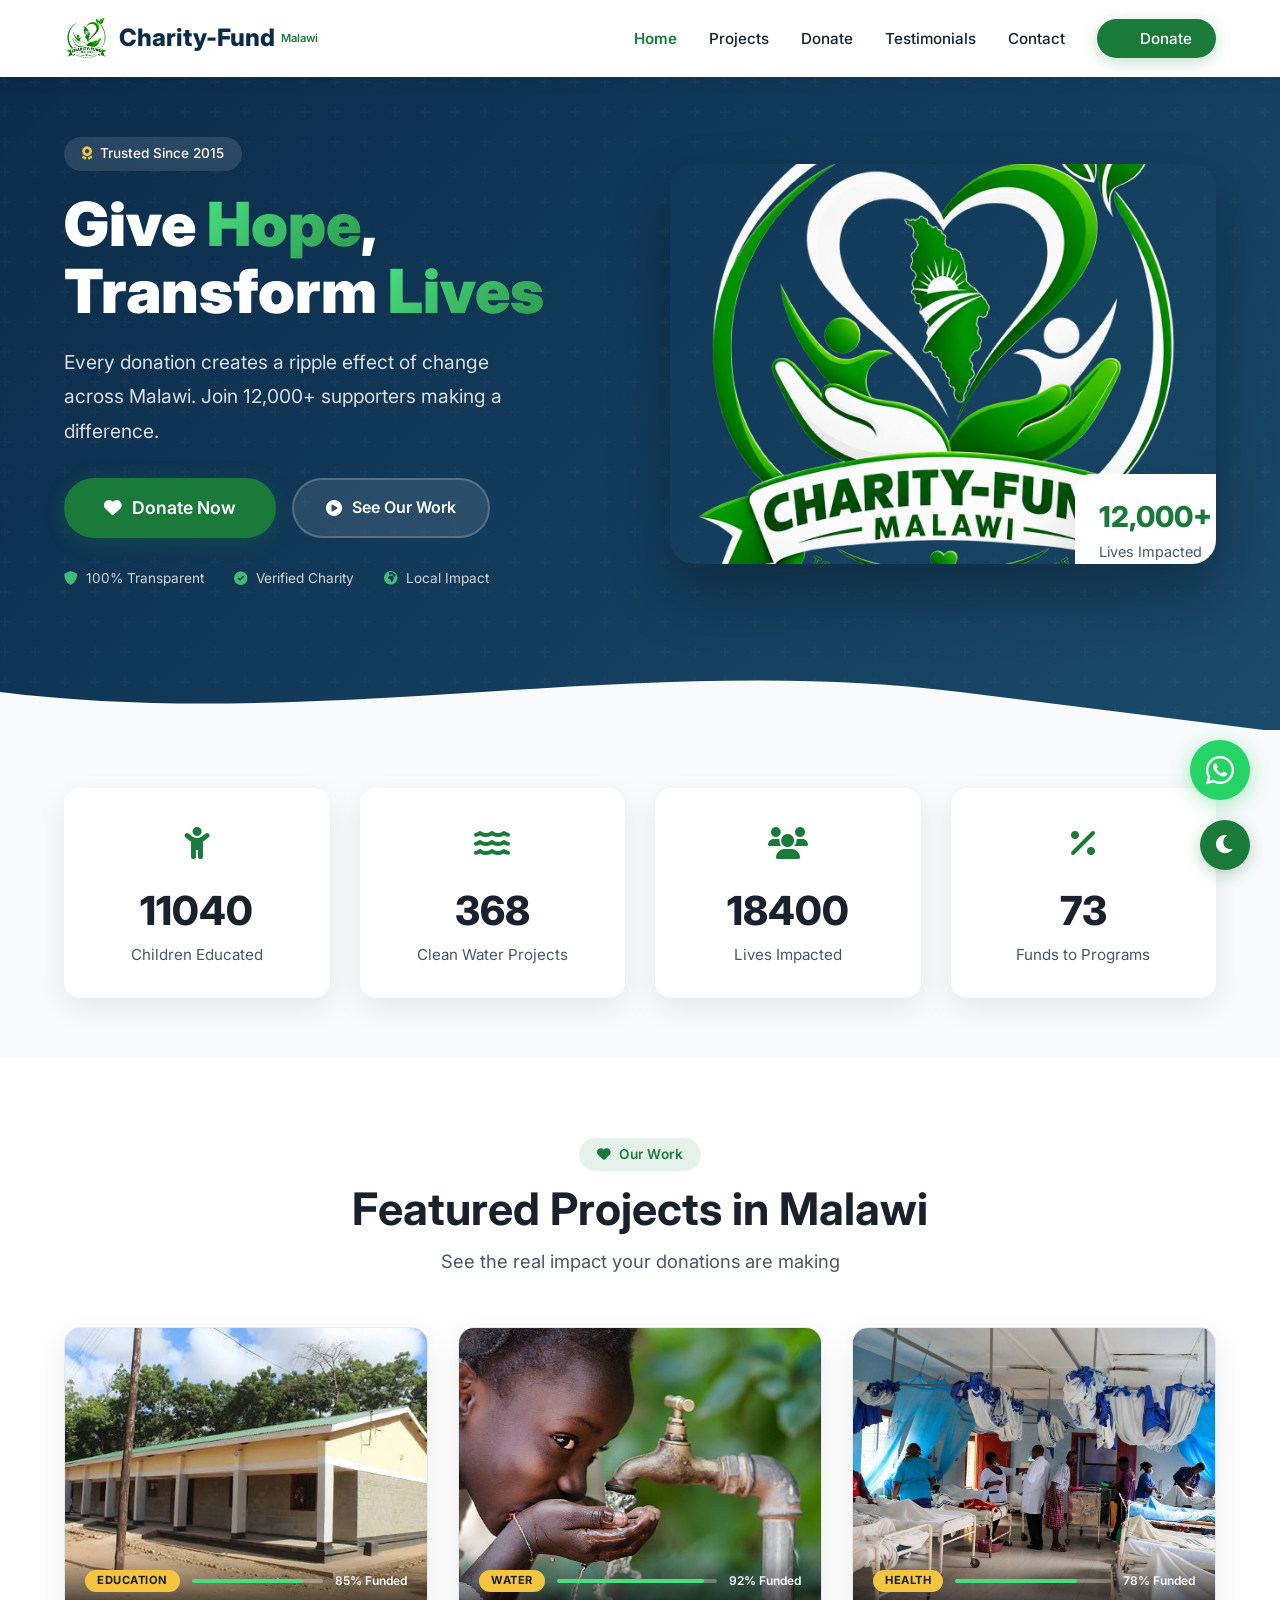
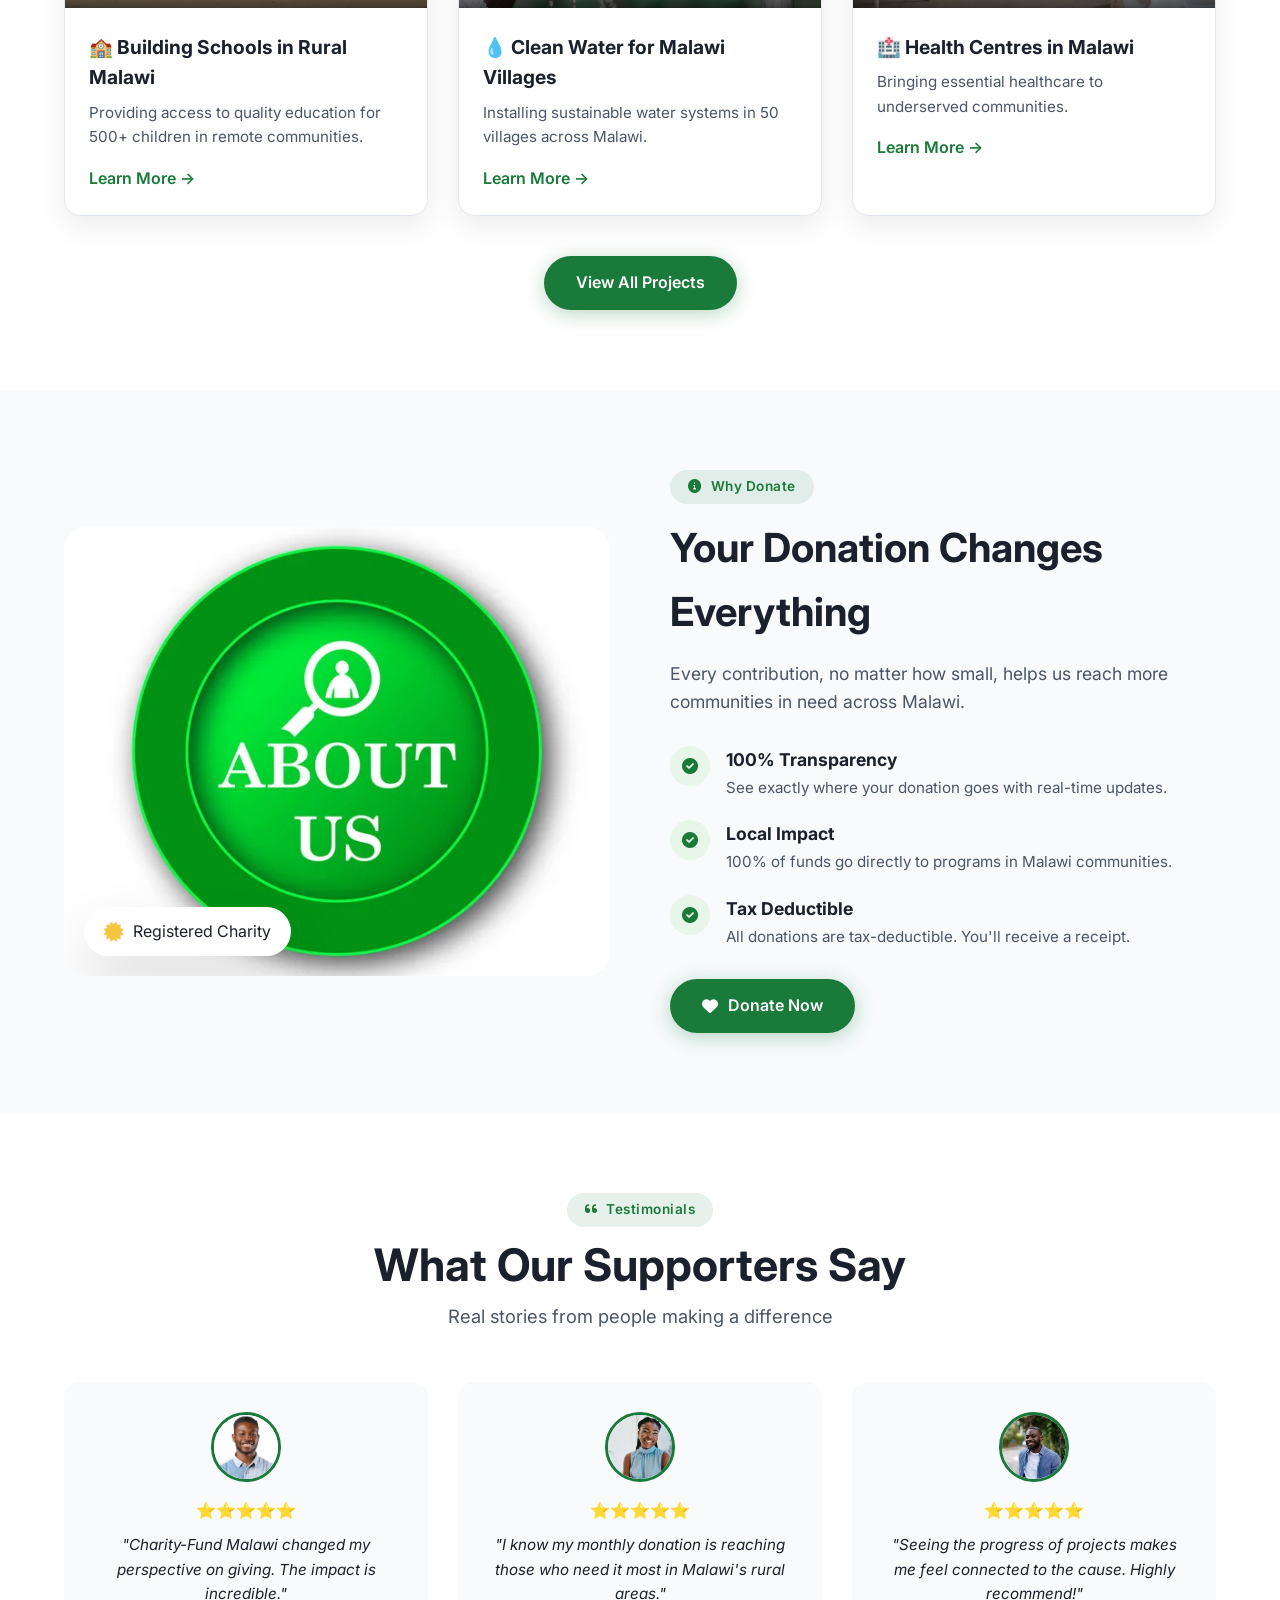
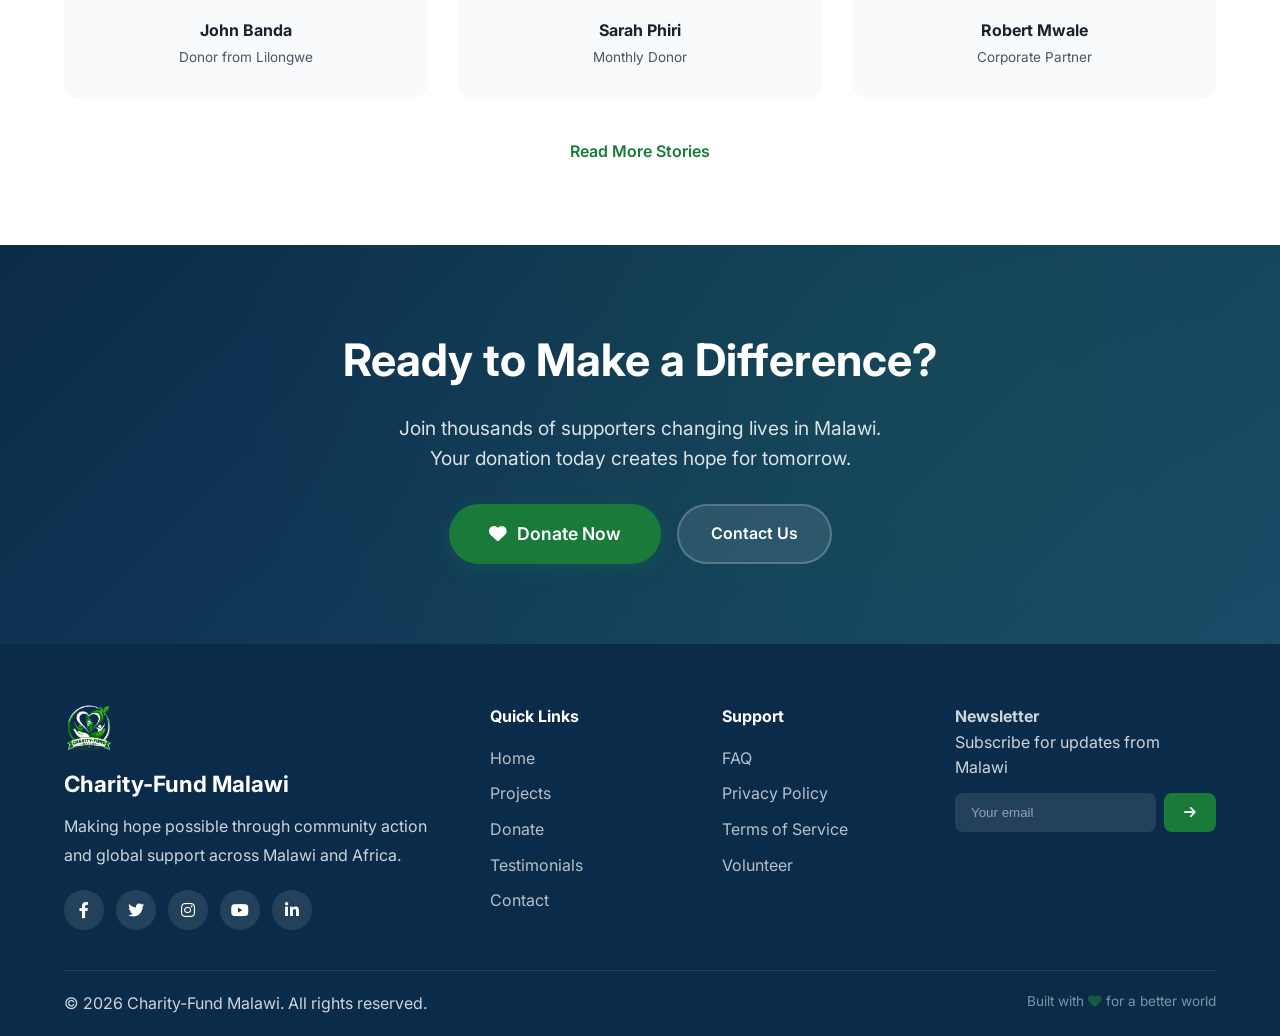
==== commit ea483b53: "🖼️ Replaced hero image with logo, removed MW, changed to Health Centres" ====
--- a/index.html
+++ b/index.html
@@ -7,10 +7,75 @@
     <link rel="stylesheet" href="https://cdnjs.cloudflare.com/ajax/libs/font-awesome/6.0.0-beta3/css/all.min.css" />
     <link rel="stylesheet" href="style.css" />
     <link href="https://fonts.googleapis.com/css2?family=Inter:wght@300;400;500;600;700;800;900&display=swap" rel="stylesheet" />
+    <style>
+        .project-image {
+            position: relative;
+            overflow: hidden;
+            height: 280px;
+        }
+        .project-image img {
+            width: 100%;
+            height: 100%;
+            object-fit: cover;
+            display: block;
+            transition: transform 0.5s ease;
+        }
+        .project-card:hover .project-image img {
+            transform: scale(1.05);
+        }
+
+        /* ===== WHATSAPP FLOATING BUTTON ===== */
+        .whatsapp-float {
+            position: fixed;
+            bottom: 100px;
+            right: 30px;
+            z-index: 999;
+            background: #25D366;
+            color: white;
+            width: 60px;
+            height: 60px;
+            border-radius: 50%;
+            display: flex;
+            align-items: center;
+            justify-content: center;
+            font-size: 2rem;
+            box-shadow: 0 4px 20px rgba(37, 211, 102, 0.4);
+            text-decoration: none;
+            transition: var(--transition);
+            animation: pulse 2s infinite;
+        }
+        .whatsapp-float:hover {
+            transform: scale(1.1);
+            box-shadow: 0 6px 30px rgba(37, 211, 102, 0.6);
+            color: white;
+        }
+        @keyframes pulse {
+            0% { box-shadow: 0 4px 20px rgba(37, 211, 102, 0.4); }
+            50% { box-shadow: 0 4px 30px rgba(37, 211, 102, 0.7); }
+            100% { box-shadow: 0 4px 20px rgba(37, 211, 102, 0.4); }
+        }
+        @media (max-width: 768px) {
+            .whatsapp-float {
+                width: 50px;
+                height: 50px;
+                font-size: 1.6rem;
+                bottom: 80px;
+                right: 15px;
+            }
+        }
+    </style>
 </head>
 <body>
-
-    <!-- ===== NAVBAR ===== -->
+    <!-- WhatsApp Floating Button -->
+    <a href="https://wa.me/265997008860?text=Hello%20Charity-Fund%20Malawi%2C%20I%20would%20like%20to%20know%20more%20about%20your%20organization%20and%20how%20to%20donate." 
+       class="whatsapp-float" target="_blank" title="Chat with us on WhatsApp">
+        <i class="fab fa-whatsapp"></i>
+    </a>
+
+    <button id="themeToggle" class="theme-toggle">
+        <i class="fas fa-moon"></i>
+    </button>
+
     <nav class="navbar">
         <div class="container">
             <div class="nav-flex">
@@ -34,8 +99,7 @@
         </div>
     </nav>
 
-    <!-- ===== HERO SECTION ===== -->
-    <section class="hero">
+    <section class="hero" id="home">
         <div class="hero-pattern"></div>
         <div class="container hero-content">
             <div class="hero-grid">
@@ -70,7 +134,7 @@
                 </div>
                 <div class="hero-image-wrapper">
                     <div class="hero-image">
-                        <img src="images/hero-bg.jpg" alt="Helping communities in Malawi" onerror="this.src='https://images.unsplash.com/photo-1488521787991-ed7bbaae773c?w=600&h=450&fit=crop'" />
+                        <img src="images/logo.png" alt="Charity-Fund Logo" />
                         <div class="hero-floating-card">
                             <div class="floating-stat">
                                 <span class="stat-number">12,000+</span>
@@ -88,7 +152,6 @@
         </div>
     </section>
 
-    <!-- ===== IMPACT STATS ===== -->
     <section class="impact-stats-section">
         <div class="container">
             <div class="stats-grid">
@@ -116,7 +179,6 @@
         </div>
     </section>
 
-    <!-- ===== FEATURED PROJECTS ===== -->
     <section class="featured-projects">
         <div class="container">
             <div class="section-header">
@@ -135,11 +197,12 @@
                         </div>
                     </div>
                     <div class="project-info">
-                        <h3>Building Schools in Rural Malawi</h3>
+                        <h3>🏫 Building Schools in Rural Malawi</h3>
                         <p>Providing access to quality education for 500+ children in remote communities.</p>
                         <a href="projects.html" class="btn-outline">Learn More →</a>
                     </div>
                 </div>
+
                 <div class="project-card">
                     <div class="project-image">
                         <img src="images/clean-water.jpg" alt="Clean Water" onerror="this.src='https://images.unsplash.com/photo-1548839140-29a749e1cf4d?w=600&h=350&fit=crop'" />
@@ -150,11 +213,12 @@
                         </div>
                     </div>
                     <div class="project-info">
-                        <h3>Clean Water for Malawi Villages</h3>
+                        <h3>💧 Clean Water for Malawi Villages</h3>
                         <p>Installing sustainable water systems in 50 villages across Malawi.</p>
                         <a href="projects.html" class="btn-outline">Learn More →</a>
                     </div>
                 </div>
+
                 <div class="project-card">
                     <div class="project-image">
                         <img src="images/healthcare.jpg" alt="Healthcare" onerror="this.src='https://images.unsplash.com/photo-1631815588090-d4bfec5b1ccb?w=600&h=350&fit=crop'" />
@@ -165,7 +229,7 @@
                         </div>
                     </div>
                     <div class="project-info">
-                        <h3>Mobile Health Clinics in Malawi</h3>
+                        <h3>🏥 Health Centres in Malawi</h3>
                         <p>Bringing essential healthcare to underserved communities.</p>
                         <a href="projects.html" class="btn-outline">Learn More →</a>
                     </div>
@@ -177,7 +241,6 @@
         </div>
     </section>
 
-    <!-- ===== WHY DONATE SECTION ===== -->
     <section class="why-donate">
         <div class="container">
             <div class="why-donate-grid">
@@ -221,7 +284,6 @@
         </div>
     </section>
 
-    <!-- ===== TESTIMONIALS PREVIEW ===== -->
     <section class="testimonials-preview">
         <div class="container">
             <div class="section-header">
@@ -270,7 +332,6 @@
         </div>
     </section>
 
-    <!-- ===== CTA SECTION ===== -->
     <section class="cta-section">
         <div class="cta-overlay"></div>
         <div class="container">
@@ -285,7 +346,6 @@
         </div>
     </section>
 
-    <!-- ===== FOOTER ===== -->
     <footer>
         <div class="container">
             <div class="footer-grid">
@@ -336,15 +396,6 @@
         </div>
     </footer>
 
-    <!-- WhatsApp Floating Button -->
-    <a href="https://wa.me/265997008860" class="whatsapp-float" target="_blank">
-        <i class="fab fa-whatsapp"></i>
-    </a>
-
-    <button id="themeToggle" class="theme-toggle">
-        <i class="fas fa-moon"></i>
-    </button>
-
     <script src="script.js"></script>
 </body>
 </html>
--- a/style.css
+++ b/style.css
@@ -24,6 +24,17 @@
     --transition: all 0.3s cubic-bezier(0.4, 0, 0.2, 1);
 }
 
+.dark-mode {
+    --white: #1a202c;
+    --light-gray: #2d3748;
+    --medium-gray: #4a5568;
+    --text-dark: #f7fafc;
+    --text-light: #e2e8f0;
+    --shadow: 0 10px 30px rgba(0, 0, 0, 0.3);
+    --shadow-hover: 0 20px 40px rgba(0, 0, 0, 0.4);
+    --primary-light: #2d3748;
+}
+
 /* ===== RESET & BASE ===== */
 * {
     margin: 0;
@@ -53,6 +64,15 @@
 img {
     max-width: 100%;
     display: block;
+}
+
+/* ===== GREEN HEART ===== */
+.green-heart,
+.fa-heart {
+    color: #1a7a3a !important;
+}
+.btn-primary .fa-heart {
+    color: #ffffff !important;
 }
 
 /* ===== BUTTONS ===== */
@@ -77,6 +97,7 @@
     background: var(--primary-dark);
     transform: translateY(-3px);
     box-shadow: 0 8px 30px rgba(26, 122, 58, 0.4);
+    color: white;
 }
 
 .btn-primary i {
@@ -106,6 +127,7 @@
 .btn-secondary:hover {
     background: rgba(255, 255, 255, 0.2);
     transform: translateY(-3px);
+    color: white;
 }
 
 .btn-outline {
@@ -530,7 +552,6 @@
     height: 100%;
     background: #4ade80;
     border-radius: 2px;
-    transition: width 1s ease;
 }
 
 .progress-text {
@@ -1026,16 +1047,16 @@
         bottom: 30px;
         right: 15px;
     }
-}
-
-@media (max-width: 480px) {
     .stats-grid {
-        grid-template-columns: 1fr 1fr;
+        grid-template-columns: repeat(2, 1fr);
         gap: 16px;
     }
     .stat-item h3 {
         font-size: 1.8rem;
     }
+}
+
+@media (max-width: 480px) {
     .hero-text h1 {
         font-size: 2rem;
     }
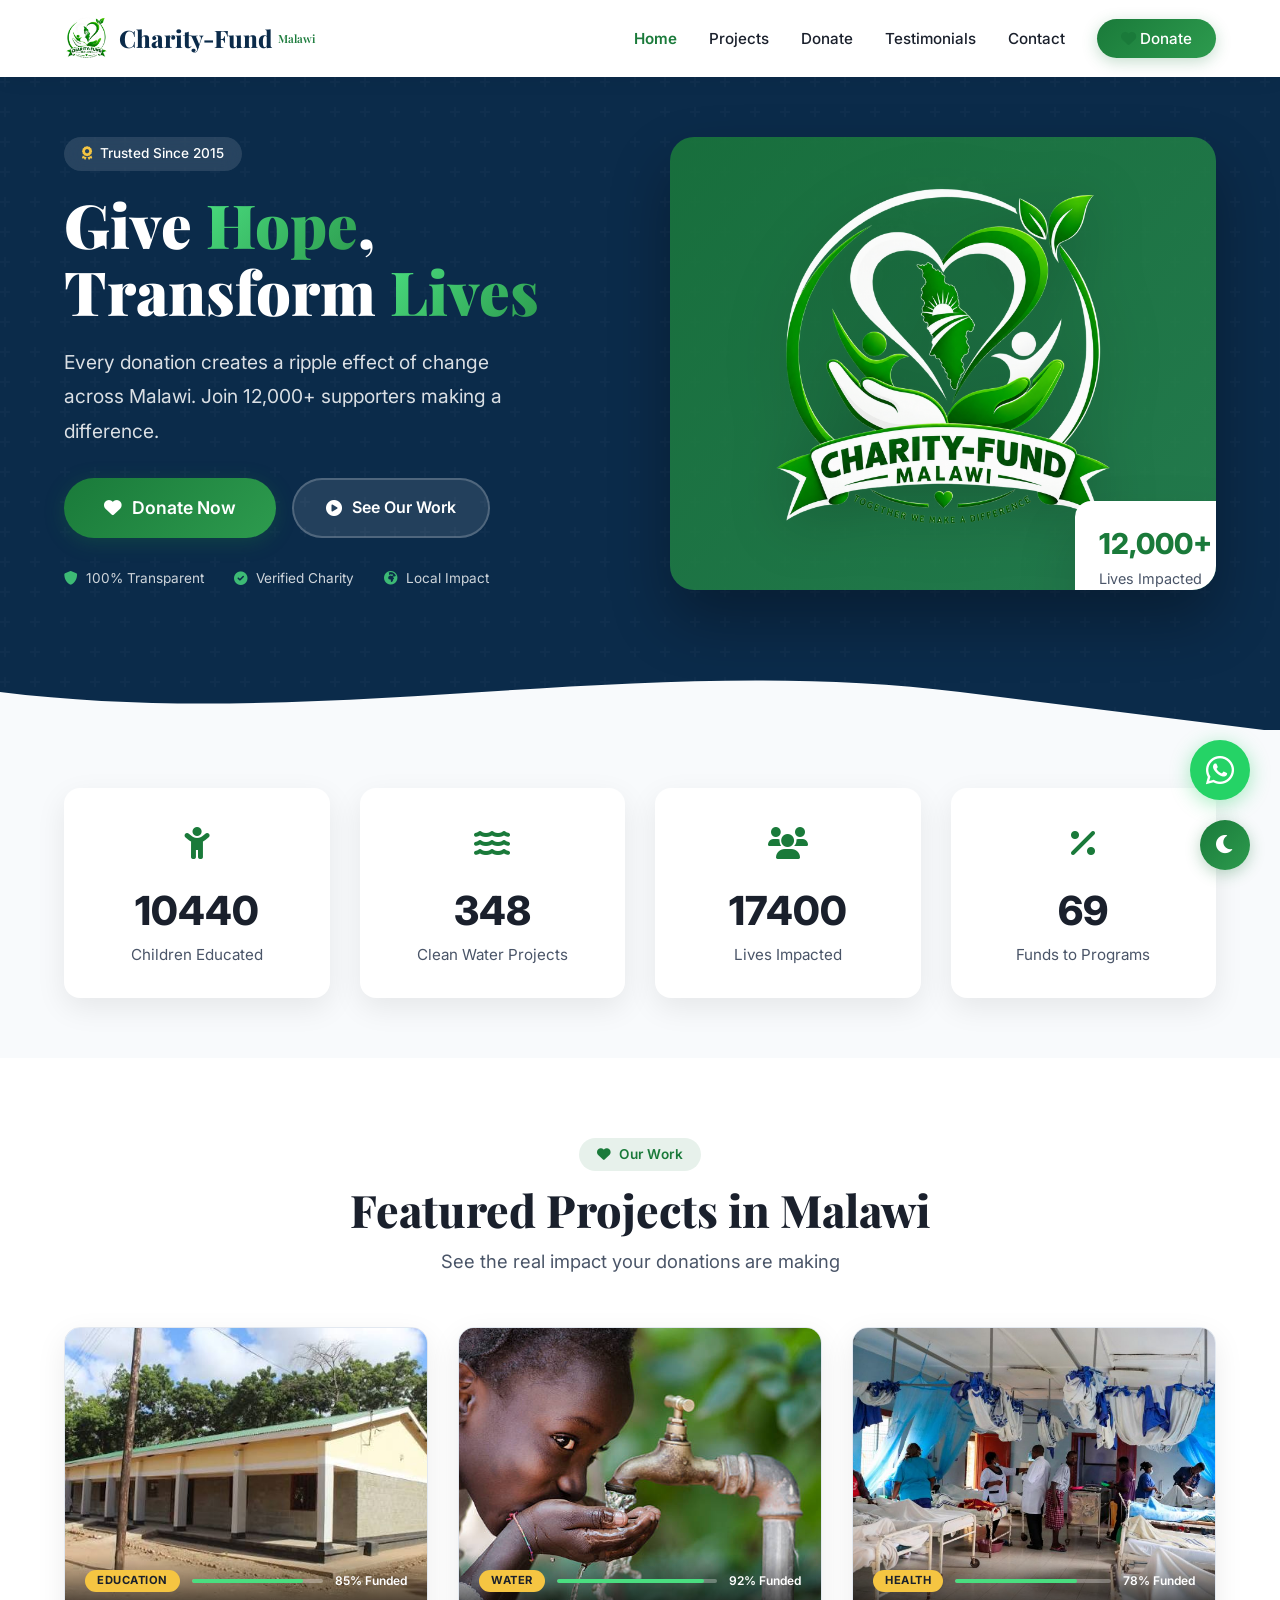
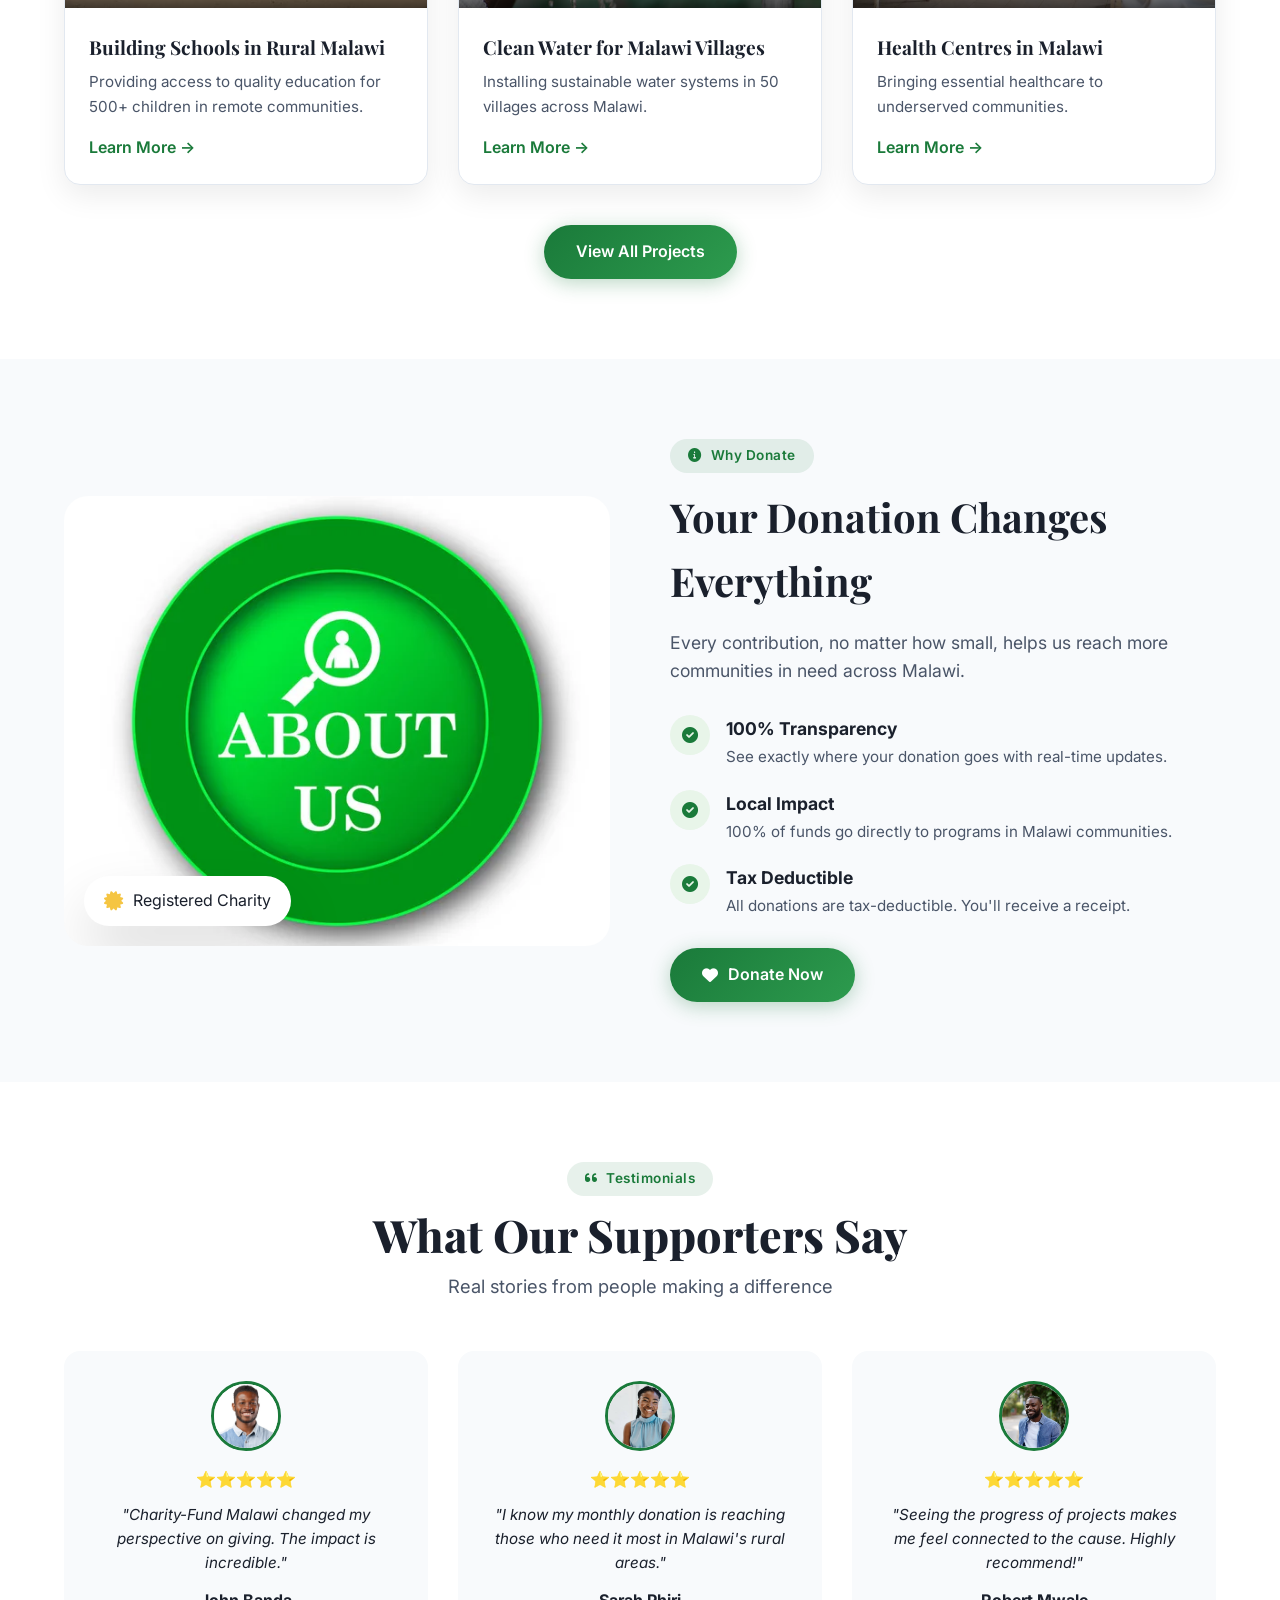
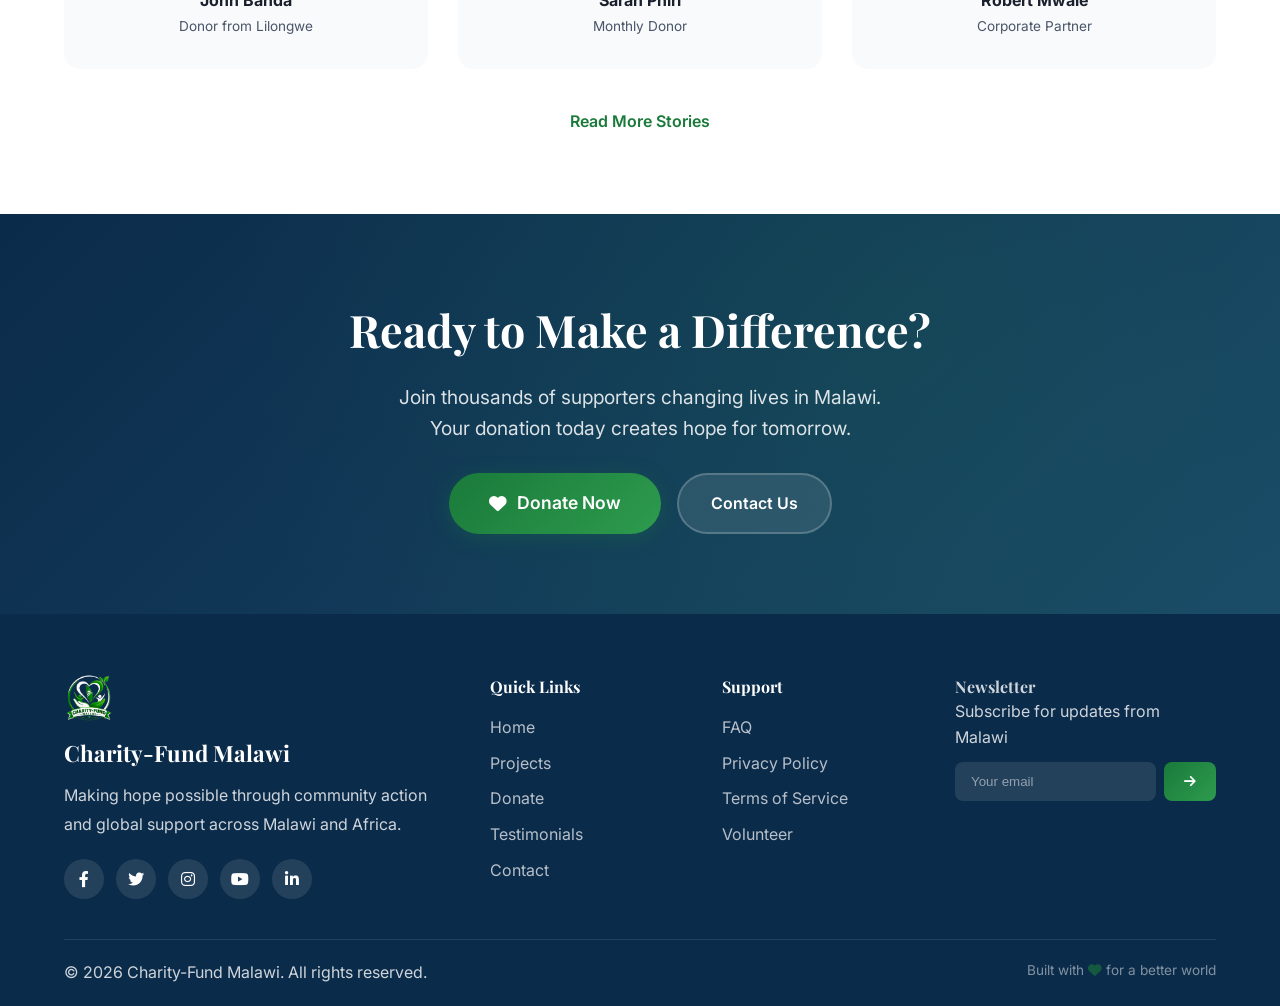
==== commit 6cf8e95f: "🗑️ Removed emoji icons from project titles for professional look" ====
--- a/index.html
+++ b/index.html
@@ -6,7 +6,7 @@
     <title>Charity-Fund Malawi · Giving Hope</title>
     <link rel="stylesheet" href="https://cdnjs.cloudflare.com/ajax/libs/font-awesome/6.0.0-beta3/css/all.min.css" />
     <link rel="stylesheet" href="style.css" />
-    <link href="https://fonts.googleapis.com/css2?family=Inter:wght@300;400;500;600;700;800;900&display=swap" rel="stylesheet" />
+    <link href="https://fonts.googleapis.com/css2?family=Inter:wght@300;400;500;600;700;800;900&family=Playfair+Display:wght@700;800;900&display=swap" rel="stylesheet" />
     <style>
         .project-image {
             position: relative;
@@ -22,6 +22,10 @@
         }
         .project-card:hover .project-image img {
             transform: scale(1.05);
+        }
+        .project-info h3 {
+            font-family: 'Playfair Display', serif;
+            font-weight: 700;
         }
 
         /* ===== WHATSAPP FLOATING BUTTON ===== */
@@ -197,7 +201,7 @@
                         </div>
                     </div>
                     <div class="project-info">
-                        <h3>🏫 Building Schools in Rural Malawi</h3>
+                        <h3>Building Schools in Rural Malawi</h3>
                         <p>Providing access to quality education for 500+ children in remote communities.</p>
                         <a href="projects.html" class="btn-outline">Learn More →</a>
                     </div>
@@ -213,7 +217,7 @@
                         </div>
                     </div>
                     <div class="project-info">
-                        <h3>💧 Clean Water for Malawi Villages</h3>
+                        <h3>Clean Water for Malawi Villages</h3>
                         <p>Installing sustainable water systems in 50 villages across Malawi.</p>
                         <a href="projects.html" class="btn-outline">Learn More →</a>
                     </div>
@@ -229,7 +233,7 @@
                         </div>
                     </div>
                     <div class="project-info">
-                        <h3>🏥 Health Centres in Malawi</h3>
+                        <h3>Health Centres in Malawi</h3>
                         <p>Bringing essential healthcare to underserved communities.</p>
                         <a href="projects.html" class="btn-outline">Learn More →</a>
                     </div>
--- a/style.css
+++ b/style.css
@@ -1,6 +1,9 @@
 /* ============================================
    CHARITY-FUND MALAWI - PROFESSIONAL CSS
    ============================================ */
+
+/* ===== GOOGLE FONTS ===== */
+@import url('https://fonts.googleapis.com/css2?family=Inter:wght@300;400;500;600;700;800;900&family=Playfair+Display:wght@700;800;900&display=swap');
 
 /* ===== CSS VARIABLES ===== */
 :root {
@@ -8,6 +11,7 @@
     --primary-dark: #0f5c2a;
     --primary-light: #e8f5e9;
     --primary-gradient: linear-gradient(135deg, #1a7a3a 0%, #2d9b4e 100%);
+    --primary-gradient-overlay: linear-gradient(135deg, rgba(26, 122, 58, 0.85) 0%, rgba(45, 155, 78, 0.7) 100%);
     --gold: #f5c542;
     --gold-dark: #d4a02b;
     --secondary: #0b2b4a;
@@ -22,17 +26,11 @@
     --radius: 16px;
     --radius-lg: 24px;
     --transition: all 0.3s cubic-bezier(0.4, 0, 0.2, 1);
-}
-
-.dark-mode {
-    --white: #1a202c;
-    --light-gray: #2d3748;
-    --medium-gray: #4a5568;
-    --text-dark: #f7fafc;
-    --text-light: #e2e8f0;
-    --shadow: 0 10px 30px rgba(0, 0, 0, 0.3);
-    --shadow-hover: 0 20px 40px rgba(0, 0, 0, 0.4);
-    --primary-light: #2d3748;
+
+    /* Brand Colors for Mobile Money */
+    --airtel-red: #cc0000;
+    --tnm-blue: #004d99;
+    --bank-navy: #1a237e;
 }
 
 /* ===== RESET & BASE ===== */
@@ -66,10 +64,25 @@
     display: block;
 }
 
+/* ===== TYPOGRAPHY ===== */
+h1, h2, h3, h4 {
+    font-family: 'Playfair Display', serif;
+}
+
+.section-header h2 {
+    font-family: 'Playfair Display', serif;
+    font-weight: 800;
+}
+
+.hero-text h1 {
+    font-family: 'Playfair Display', serif;
+    font-weight: 900;
+}
+
 /* ===== GREEN HEART ===== */
 .green-heart,
 .fa-heart {
-    color: #1a7a3a !important;
+    color: var(--primary) !important;
 }
 .btn-primary .fa-heart {
     color: #ffffff !important;
@@ -80,7 +93,7 @@
     display: inline-flex;
     align-items: center;
     gap: 10px;
-    background: var(--primary);
+    background: var(--primary-gradient);
     color: var(--white);
     padding: 14px 32px;
     border-radius: 50px;
@@ -94,7 +107,6 @@
 }
 
 .btn-primary:hover {
-    background: var(--primary-dark);
     transform: translateY(-3px);
     box-shadow: 0 8px 30px rgba(26, 122, 58, 0.4);
     color: white;
@@ -167,7 +179,6 @@
 
 .section-header h2 {
     font-size: 2.8rem;
-    font-weight: 700;
     color: var(--text-dark);
     line-height: 1.2;
 }
@@ -208,6 +219,7 @@
     font-size: 1.5rem;
     font-weight: 800;
     color: var(--secondary);
+    font-family: 'Playfair Display', serif;
 }
 
 .logo img {
@@ -248,7 +260,7 @@
 }
 
 .btn-donate-nav {
-    background: var(--primary);
+    background: var(--primary-gradient);
     color: var(--white) !important;
     padding: 10px 24px;
     border-radius: 50px;
@@ -257,9 +269,9 @@
 }
 
 .btn-donate-nav:hover {
-    background: var(--primary-dark) !important;
     transform: translateY(-2px);
     box-shadow: 0 6px 25px rgba(26, 122, 58, 0.35);
+    color: white !important;
 }
 
 .hamburger {
@@ -279,7 +291,7 @@
 
 /* ===== HERO ===== */
 .hero {
-    background: linear-gradient(135deg, #0b2b4a 0%, #1a4a6a 100%);
+    background: var(--secondary);
     position: relative;
     padding: 60px 0 0;
     overflow: hidden;
@@ -383,12 +395,18 @@
     border-radius: var(--radius-lg);
     overflow: hidden;
     box-shadow: 0 30px 60px rgba(0, 0, 0, 0.3);
+    background: var(--primary-gradient-overlay);
+    padding: 40px;
+    display: flex;
+    align-items: center;
+    justify-content: center;
+    min-height: 350px;
 }
 
 .hero-image img {
-    width: 100%;
-    height: 400px;
-    object-fit: cover;
+    max-width: 80%;
+    height: auto;
+    filter: drop-shadow(0 10px 30px rgba(0, 0, 0, 0.2));
 }
 
 .hero-floating-card {
@@ -466,6 +484,7 @@
     font-size: 2.5rem;
     font-weight: 800;
     color: var(--text-dark);
+    font-family: 'Inter', sans-serif;
 }
 
 .stat-item p {
@@ -567,6 +586,7 @@
 .project-info h3 {
     font-size: 1.2rem;
     margin-bottom: 8px;
+    font-family: 'Playfair Display', serif;
 }
 
 .project-info p {
@@ -622,6 +642,7 @@
     font-size: 2.5rem;
     font-weight: 700;
     margin-bottom: 16px;
+    font-family: 'Playfair Display', serif;
 }
 
 .why-donate-content > p {
@@ -658,6 +679,7 @@
 .benefit-item h4 {
     font-size: 1.1rem;
     margin-bottom: 2px;
+    font-family: 'Inter', sans-serif;
 }
 
 .benefit-item p {
@@ -721,6 +743,7 @@
 .testimonial-content h4 {
     font-size: 1rem;
     color: var(--text-dark);
+    font-family: 'Inter', sans-serif;
 }
 
 .testimonial-content span {
@@ -755,6 +778,7 @@
     font-size: 2.8rem;
     font-weight: 700;
     margin-bottom: 16px;
+    font-family: 'Playfair Display', serif;
 }
 
 .cta-content p {
@@ -814,7 +838,7 @@
     height: 50px;
     border-radius: 50%;
     border: none;
-    background: var(--primary);
+    background: var(--primary-gradient);
     color: white;
     font-size: 1.3rem;
     cursor: pointer;
@@ -852,6 +876,7 @@
     color: white;
     font-size: 1.4rem;
     margin-bottom: 10px;
+    font-family: 'Playfair Display', serif;
 }
 
 .footer-brand p {
@@ -929,14 +954,14 @@
     padding: 12px 20px;
     border: none;
     border-radius: 8px;
-    background: var(--primary);
+    background: var(--primary-gradient);
     color: white;
     cursor: pointer;
     transition: var(--transition);
 }
 
 .footer-newsletter button:hover {
-    background: var(--primary-dark);
+    transform: scale(1.05);
 }
 
 .footer-bottom {
@@ -968,8 +993,12 @@
     .hero-trust {
         justify-content: center;
     }
+    .hero-image {
+        min-height: 250px;
+        padding: 30px;
+    }
     .hero-image img {
-        height: 300px;
+        max-width: 60%;
     }
     .stats-grid {
         grid-template-columns: repeat(2, 1fr);
@@ -1005,8 +1034,12 @@
     .hero-text h1 {
         font-size: 2.5rem;
     }
+    .hero-image {
+        min-height: 200px;
+        padding: 20px;
+    }
     .hero-image img {
-        height: 220px;
+        max-width: 50%;
     }
     .hero-floating-card {
         bottom: -10px;
@@ -1067,4 +1100,7 @@
     .cta-content h2 {
         font-size: 2rem;
     }
+    .hero-image img {
+        max-width: 70%;
+    }
 }
